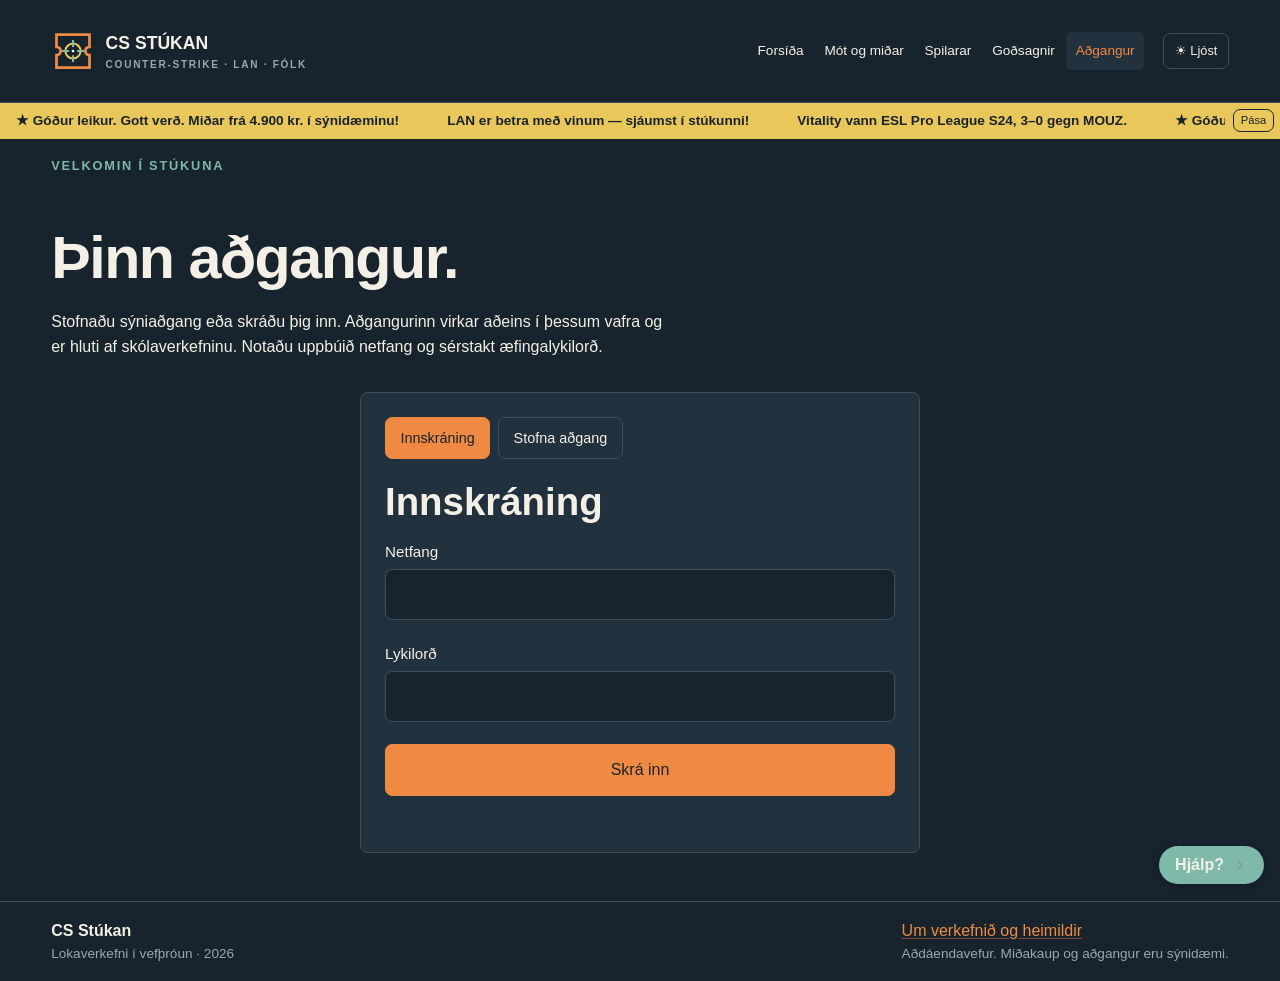
==== adgangur.html @ 6d2ffacb "Bæta við CS Stúkunni: íslenskar síður, miðabókun, aðgangar og tölfræði" ====
<!DOCTYPE html>
<html lang="is" data-theme="dark">
<head>
  <meta charset="UTF-8">
  <meta name="viewport" content="width=device-width, initial-scale=1">
  <meta name="color-scheme" content="light dark">
  <meta name="description" content="CS Stúkan: íslenskt skólaverkefni um Counter-Strike, LAN-mót og spilarana á bak við leikinn.">
  <title>Aðgangur | CS Stúkan</title>
  <link rel="icon" href="myndir/logo.svg" type="image/svg+xml">
  <link rel="stylesheet" href="styles.min.css">
  <script>try{document.documentElement.dataset.theme=localStorage.getItem('cs-thema')||'dark';}catch(e){}</script>
  <script src="js/vefur.js" defer></script>
  
</head>
<body>
  <a class="sleppa" href="#efni">Fara beint í efnið</a>
  <header class="siduhofud">
    <div class="rammi haus">
      <a class="merki" href="index.html"><svg xmlns="http://www.w3.org/2000/svg" viewBox="0 0 64 64" role="img" aria-labelledby="logo-titill"><title id="logo-titill">CS Stúkan — einfalt miða- og skotmarksmerki</title><path d="M8 8h48v18a6 6 0 0 0 0 12v18H8V38a6 6 0 0 0 0-12Z" fill="#17232d" stroke="#f08a42" stroke-width="4"/><circle cx="32" cy="32" r="11" fill="none" stroke="#e9c75a" stroke-width="3"/><path d="M32 16v10m0 12v10M16 32h10m12 0h10" stroke="#7fb9aa" stroke-width="3"/><circle cx="32" cy="32" r="2" fill="#f5f0e6"/></svg><span>CS STÚKAN<small>Counter-Strike · LAN · fólk</small></span></a>
      <nav class="valmynd" aria-label="Aðalvalmynd"><a href="index.html">Forsíða</a><a href="midar.html">Mót og miðar</a><a href="spilarar.html">Spilarar</a><a href="godsagnir.html">Goðsagnir</a><a href="adgangur.html" aria-current="page">Aðgangur</a></nav>
      <button class="thema-hnappur" id="thema" type="button" aria-label="Skipta yfir í ljóst þema">☀ Ljóst</button>
      <details class="farsima-valmynd"><summary>☰ Valmynd</summary><nav class="farsima-listi" aria-label="Efnisyfirlit í farsíma"><a href="index.html">Forsíða</a><a href="midar.html">Mót og miðar</a><a href="spilarar.html">Spilarar</a><a href="godsagnir.html">Goðsagnir</a><a href="adgangur.html" aria-current="page">Aðgangur</a><a href="um.html">Um verkefnið</a></nav></details>
    </div>
  </header>
  <div class="tilkynning" role="region" aria-label="Tilkynningar">
    <div class="tilkynning-braut"><div class="tilkynning-texti">
      <span>★ Góður leikur. Gott verð. Miðar frá 4.900 kr. í sýnidæminu!</span><span>LAN er betra með vinum — sjáumst í stúkunni!</span><span>Vitality vann ESL Pro League S24, 3–0 gegn MOUZ.</span>
      <span aria-hidden="true">★ Góður leikur. Gott verð. Miðar frá 4.900 kr. í sýnidæminu!</span><span aria-hidden="true">LAN er betra með vinum — sjáumst í stúkunni!</span><span aria-hidden="true">Vitality vann ESL Pro League S24, 3–0 gegn MOUZ.</span>
    </div></div><button id="pasa-tilkynningu" type="button" aria-pressed="false">Pása</button>
  </div>
  <main id="efni" class="rammi">
    
<header class="sidutitill"><p class="yfirskrift">Velkomin í stúkuna</p><h1>Þinn aðgangur.</h1><p>Stofnaðu sýniaðgang eða skráðu þig inn. Aðgangurinn virkar aðeins í þessum vafra og er hluti af skólaverkefninu. Notaðu uppbúið netfang og sérstakt æfingalykilorð.</p></header>
<div class="adgangsrammi kassi"><div class="flipar" role="tablist" aria-label="Aðgangur"><button type="button" role="tab" id="innskra-flipi" aria-selected="true" aria-controls="innskra-spjald" tabindex="0">Innskráning</button><button type="button" role="tab" id="stofna-flipi" aria-selected="false" aria-controls="stofna-spjald" tabindex="-1">Stofna aðgang</button></div>
<section role="tabpanel" id="innskra-spjald" aria-labelledby="innskra-flipi"><h2>Innskráning</h2><form id="innskra-form"><label for="inn-netfang">Netfang <input id="inn-netfang" name="netfang" type="email" autocomplete="username" required></label><label for="inn-lykilord">Lykilorð <input id="inn-lykilord" name="lykilord" type="password" minlength="8" autocomplete="current-password" required></label><button type="submit">Skrá inn</button></form></section>
<section role="tabpanel" id="stofna-spjald" aria-labelledby="stofna-flipi" hidden><h2>Stofna aðgang</h2><form id="stofna-form"><label for="nytt-nafn">Nafn <input id="nytt-nafn" name="nafn" type="text" minlength="2" maxlength="50" autocomplete="name" required></label><label for="nytt-netfang">Netfang <input id="nytt-netfang" name="netfang" type="email" autocomplete="username" required></label><label for="nytt-lykilord">Lykilorð <input id="nytt-lykilord" name="lykilord" type="password" minlength="8" maxlength="128" autocomplete="new-password" required></label><label for="nytt-endurtaka">Endurtaktu lykilorð <input id="nytt-endurtaka" name="endurtaka" type="password" minlength="8" autocomplete="new-password" required></label><label><input type="checkbox" name="hopadgangur" id="hopadgangur"> Ég ætla að mæta með hópi.</label><div id="adgangs-hopur" class="skilyrdi" hidden><label for="adgangs-hopsnafn">Nafn hóps <input id="adgangs-hopsnafn" name="hopur" minlength="2" maxlength="40" disabled></label></div><label><input type="checkbox" name="samthykki" required> Ég skil að þetta er staðbundið sýnidæmi.</label><button type="submit">Stofna sýniaðgang</button></form></section>
<p id="adgangs-nidurstada" class="nidurstada" aria-live="polite" hidden></p><div id="innskradur" hidden><h3 id="velkomin">Velkomin/n!</h3><p>Þú ert skráð/ur inn í þessu sýnidæmi.</p><a href="midar.html" role="button">Skoða miða</a> <button id="utskra" type="button" class="hnappur-ljos">Skrá út</button></div></div>
  </main>
  <footer><div class="rammi fotur"><div><strong>CS Stúkan</strong><p class="smatt">Lokaverkefni í vefþróun · 2026</p></div><div><a href="um.html">Um verkefnið og heimildir</a><p class="smatt">Aðdáendavefur. Miðakaup og aðgangur eru sýnidæmi.</p></div></div></footer>
  <details class="spjall"><summary>Hjálp?</summary><div class="spjall-inni"><h3>Hvað viltu vita?</h3><p>Hér er einfaldur hjálparkassi, eins og í CSS-glósunum.</p><label for="spjall-spurning">Veldu spurningu</label><select id="spjall-spurning"><option value="midar">Hvernig kaupi ég miða?</option><option value="adgangur">Hvernig stofna ég aðgang?</option><option value="tolur">Hvaðan koma tölurnar?</option></select><p id="spjall-svar" aria-live="polite">Farðu í „Mót og miðar“ og veldu „Velja miða“. Þetta er æfing án greiðslu.</p></div></details>
</body>
</html>
---- styles.min.css ----
@charset "UTF-8";/*! * Pico CSS ✨ v2.1.1 (https://picocss.com) * Copyright 2019-2025 - Licensed under MIT */:host,:root{--pico-font-family-emoji:"Apple Color Emoji","Segoe UI Emoji","Segoe UI Symbol","Noto Color Emoji";--pico-font-family-sans-serif:system-ui,"Segoe UI",Roboto,Oxygen,Ubuntu,Cantarell,Helvetica,Arial,"Helvetica Neue",sans-serif,var(--pico-font-family-emoji);--pico-font-family-monospace:ui-monospace,SFMono-Regular,"SF Mono",Menlo,Consolas,"Liberation Mono",monospace,var(--pico-font-family-emoji);--pico-font-family:var(--pico-font-family-sans-serif);--pico-line-height:1.5;--pico-font-weight:400;--pico-font-size:100%;--pico-text-underline-offset:0.1rem;--pico-border-radius:0.25rem;--pico-border-width:0.0625rem;--pico-outline-width:0.125rem;--pico-transition:0.2s ease-in-out;--pico-spacing:1rem;--pico-typography-spacing-vertical:1rem;--pico-block-spacing-vertical:var(--pico-spacing);--pico-block-spacing-horizontal:var(--pico-spacing);--pico-grid-column-gap:var(--pico-spacing);--pico-grid-row-gap:var(--pico-spacing);--pico-form-element-spacing-vertical:0.75rem;--pico-form-element-spacing-horizontal:1rem;--pico-group-box-shadow:0 0 0 rgba(0,0,0,0);--pico-group-box-shadow-focus-with-button:0 0 0 var(--pico-outline-width) var(--pico-primary-focus);--pico-group-box-shadow-focus-with-input:0 0 0 0.0625rem var(--pico-form-element-border-color);--pico-modal-overlay-backdrop-filter:blur(0.375rem);--pico-nav-element-spacing-vertical:1rem;--pico-nav-element-spacing-horizontal:0.5rem;--pico-nav-link-spacing-vertical:0.5rem;--pico-nav-link-spacing-horizontal:0.5rem;--pico-nav-breadcrumb-divider:">";--pico-icon-checkbox:url("data:image/svg+xml,%3Csvg xmlns='http://www.w3.org/2000/svg' width='24' height='24' viewBox='0 0 24 24' fill='none' stroke='rgb(255,255,255)' stroke-width='4' stroke-linecap='round' stroke-linejoin='round'%3E%3Cpolyline points='20 6 9 17 4 12'%3E%3C/polyline%3E%3C/svg%3E");--pico-icon-minus:url("data:image/svg+xml,%3Csvg xmlns='http://www.w3.org/2000/svg' width='24' height='24' viewBox='0 0 24 24' fill='none' stroke='rgb(255,255,255)' stroke-width='4' stroke-linecap='round' stroke-linejoin='round'%3E%3Cline x1='5' y1='12' x2='19' y2='12'%3E%3C/line%3E%3C/svg%3E");--pico-icon-chevron:url("data:image/svg+xml,%3Csvg xmlns='http://www.w3.org/2000/svg' width='24' height='24' viewBox='0 0 24 24' fill='none' stroke='rgb(136,145,164)' stroke-width='2' stroke-linecap='round' stroke-linejoin='round'%3E%3Cpolyline points='6 9 12 15 18 9'%3E%3C/polyline%3E%3C/svg%3E");--pico-icon-date:url("data:image/svg+xml,%3Csvg xmlns='http://www.w3.org/2000/svg' width='24' height='24' viewBox='0 0 24 24' fill='none' stroke='rgb(136,145,164)' stroke-width='2' stroke-linecap='round' stroke-linejoin='round'%3E%3Crect x='3' y='4' width='18' height='18' rx='2' ry='2'%3E%3C/rect%3E%3Cline x1='16' y1='2' x2='16' y2='6'%3E%3C/line%3E%3Cline x1='8' y1='2' x2='8' y2='6'%3E%3C/line%3E%3Cline x1='3' y1='10' x2='21' y2='10'%3E%3C/line%3E%3C/svg%3E");--pico-icon-time:url("data:image/svg+xml,%3Csvg xmlns='http://www.w3.org/2000/svg' width='24' height='24' viewBox='0 0 24 24' fill='none' stroke='rgb(136,145,164)' stroke-width='2' stroke-linecap='round' stroke-linejoin='round'%3E%3Ccircle cx='12' cy='12' r='10'%3E%3C/circle%3E%3Cpolyline points='12 6 12 12 16 14'%3E%3C/polyline%3E%3C/svg%3E");--pico-icon-search:url("data:image/svg+xml,%3Csvg xmlns='http://www.w3.org/2000/svg' width='24' height='24' viewBox='0 0 24 24' fill='none' stroke='rgb(136,145,164)' stroke-width='1.5' stroke-linecap='round' stroke-linejoin='round'%3E%3Ccircle cx='11' cy='11' r='8'%3E%3C/circle%3E%3Cline x1='21' y1='21' x2='16.65' y2='16.65'%3E%3C/line%3E%3C/svg%3E");--pico-icon-close:url("data:image/svg+xml,%3Csvg xmlns='http://www.w3.org/2000/svg' width='24' height='24' viewBox='0 0 24 24' fill='none' stroke='rgb(136,145,164)' stroke-width='3' stroke-linecap='round' stroke-linejoin='round'%3E%3Cline x1='18' y1='6' x2='6' y2='18'%3E%3C/line%3E%3Cline x1='6' y1='6' x2='18' y2='18'%3E%3C/line%3E%3C/svg%3E");--pico-icon-loading:url("data:image/svg+xml,%3Csvg fill='none' height='24' width='24' viewBox='0 0 24 24' xmlns='http://www.w3.org/2000/svg' %3E%3Cstyle%3E g %7B animation:rotate 2s linear infinite;transform-origin:center center;%7D circle %7B stroke-dasharray:75,100;stroke-dashoffset:-5;animation:dash 1.5s ease-in-out infinite;stroke-linecap:round;%7D @keyframes rotate %7B 0%25 %7B transform:rotate(0deg);%7D 100%25 %7B transform:rotate(360deg);%7D %7D @keyframes dash %7B 0%25 %7B stroke-dasharray:1,100;stroke-dashoffset:0;%7D 50%25 %7B stroke-dasharray:44.5,100;stroke-dashoffset:-17.5;%7D 100%25 %7B stroke-dasharray:44.5,100;stroke-dashoffset:-62;%7D %7D %3C/style%3E%3Cg%3E%3Ccircle cx='12' cy='12' r='10' fill='none' stroke='rgb(136,145,164)' stroke-width='4' /%3E%3C/g%3E%3C/svg%3E")}@media (min-width:576px){:host,:root{--pico-font-size:106.25%}}@media (min-width:768px){:host,:root{--pico-font-size:112.5%}}@media (min-width:1024px){:host,:root{--pico-font-size:118.75%}}@media (min-width:1280px){:host,:root{--pico-font-size:125%}}@media (min-width:1536px){:host,:root{--pico-font-size:131.25%}}a{--pico-text-decoration:underline}a.contrast,a.secondary{--pico-text-decoration:underline}small{--pico-font-size:0.875em}h1,h2,h3,h4,h5,h6{--pico-font-weight:700}h1{--pico-font-size:2rem;--pico-line-height:1.125;--pico-typography-spacing-top:3rem}h2{--pico-font-size:1.75rem;--pico-line-height:1.15;--pico-typography-spacing-top:2.625rem}h3{--pico-font-size:1.5rem;--pico-line-height:1.175;--pico-typography-spacing-top:2.25rem}h4{--pico-font-size:1.25rem;--pico-line-height:1.2;--pico-typography-spacing-top:1.874rem}h5{--pico-font-size:1.125rem;--pico-line-height:1.225;--pico-typography-spacing-top:1.6875rem}h6{--pico-font-size:1rem;--pico-line-height:1.25;--pico-typography-spacing-top:1.5rem}tfoot td,tfoot th,thead td,thead th{--pico-font-weight:600;--pico-border-width:0.1875rem}code,kbd,pre,samp{--pico-font-family:var(--pico-font-family-monospace)}kbd{--pico-font-weight:bolder}:where(select,textarea),input:not([type=submit],[type=button],[type=reset],[type=checkbox],[type=radio],[type=file]){--pico-outline-width:0.0625rem}[type=search]{--pico-border-radius:5rem}[type=checkbox],[type=radio]{--pico-border-width:0.125rem}[type=checkbox][role=switch]{--pico-border-width:0.1875rem}details.dropdown summary:not([role=button]){--pico-outline-width:0.0625rem}nav details.dropdown summary:focus-visible{--pico-outline-width:0.125rem}[role=search]{--pico-border-radius:5rem}[role=group]:has(button.secondary:focus,[type=submit].secondary:focus,[type=button].secondary:focus,[role=button].secondary:focus),[role=search]:has(button.secondary:focus,[type=submit].secondary:focus,[type=button].secondary:focus,[role=button].secondary:focus){--pico-group-box-shadow-focus-with-button:0 0 0 var(--pico-outline-width) var(--pico-secondary-focus)}[role=group]:has(button.contrast:focus,[type=submit].contrast:focus,[type=button].contrast:focus,[role=button].contrast:focus),[role=search]:has(button.contrast:focus,[type=submit].contrast:focus,[type=button].contrast:focus,[role=button].contrast:focus){--pico-group-box-shadow-focus-with-button:0 0 0 var(--pico-outline-width) var(--pico-contrast-focus)}[role=group] [role=button],[role=group] [type=button],[role=group] [type=submit],[role=group] button,[role=search] [role=button],[role=search] [type=button],[role=search] [type=submit],[role=search] button{--pico-form-element-spacing-horizontal:2rem}details summary[role=button]:not(.outline)::after{filter:brightness(0) invert(1)}[aria-busy=true]:not(input,select,textarea):is(button,[type=submit],[type=button],[type=reset],[role=button]):not(.outline)::before{filter:brightness(0) invert(1)}:host(:not([data-theme=dark])),:root:not([data-theme=dark]),[data-theme=light]{color-scheme:light;--pico-background-color:#fff;--pico-color:#373c44;--pico-text-selection-color:rgba(244,93,44,0.25);--pico-muted-color:#646b79;--pico-muted-border-color:rgb(231,234,239.5);--pico-primary:#bd3c13;--pico-primary-background:#d24317;--pico-primary-border:var(--pico-primary-background);--pico-primary-underline:rgba(189,60,19,0.5);--pico-primary-hover:#942d0d;--pico-primary-hover-background:#bd3c13;--pico-primary-hover-border:var(--pico-primary-hover-background);--pico-primary-hover-underline:var(--pico-primary-hover);--pico-primary-focus:rgba(244,93,44,0.5);--pico-primary-inverse:#fff;--pico-secondary:#5d6b89;--pico-secondary-background:#525f7a;--pico-secondary-border:var(--pico-secondary-background);--pico-secondary-underline:rgba(93,107,137,0.5);--pico-secondary-hover:#48536b;--pico-secondary-hover-background:#48536b;--pico-secondary-hover-border:var(--pico-secondary-hover-background);--pico-secondary-hover-underline:var(--pico-secondary-hover);--pico-secondary-focus:rgba(93,107,137,0.25);--pico-secondary-inverse:#fff;--pico-contrast:#181c25;--pico-contrast-background:#181c25;--pico-contrast-border:var(--pico-contrast-background);--pico-contrast-underline:rgba(24,28,37,0.5);--pico-contrast-hover:#000;--pico-contrast-hover-background:#000;--pico-contrast-hover-border:var(--pico-contrast-hover-background);--pico-contrast-hover-underline:var(--pico-secondary-hover);--pico-contrast-focus:rgba(93,107,137,0.25);--pico-contrast-inverse:#fff;--pico-box-shadow:0.0145rem 0.029rem 0.174rem rgba(129,145,181,0.01698),0.0335rem 0.067rem 0.402rem rgba(129,145,181,0.024),0.0625rem 0.125rem 0.75rem rgba(129,145,181,0.03),0.1125rem 0.225rem 1.35rem rgba(129,145,181,0.036),0.2085rem 0.417rem 2.502rem rgba(129,145,181,0.04302),0.5rem 1rem 6rem rgba(129,145,181,0.06),0 0 0 0.0625rem rgba(129,145,181,0.015);--pico-h1-color:#2d3138;--pico-h2-color:#373c44;--pico-h3-color:#424751;--pico-h4-color:#4d535e;--pico-h5-color:#5c6370;--pico-h6-color:#646b79;--pico-mark-background-color:rgb(252.5,230.5,191.5);--pico-mark-color:#0f1114;--pico-ins-color:rgb(28.5,105.5,84);--pico-del-color:rgb(136,56.5,53);--pico-blockquote-border-color:var(--pico-muted-border-color);--pico-blockquote-footer-color:var(--pico-muted-color);--pico-button-box-shadow:0 0 0 rgba(0,0,0,0);--pico-button-hover-box-shadow:0 0 0 rgba(0,0,0,0);--pico-table-border-color:var(--pico-muted-border-color);--pico-table-row-stripped-background-color:rgba(111,120,135,0.0375);--pico-code-background-color:rgb(243,244.5,246.75);--pico-code-color:#646b79;--pico-code-kbd-background-color:var(--pico-color);--pico-code-kbd-color:var(--pico-background-color);--pico-form-element-background-color:rgb(251,251.5,252.25);--pico-form-element-selected-background-color:#dfe3eb;--pico-form-element-border-color:#cfd5e2;--pico-form-element-color:#23262c;--pico-form-element-placeholder-color:var(--pico-muted-color);--pico-form-element-active-background-color:#fff;--pico-form-element-active-border-color:var(--pico-primary-border);--pico-form-element-focus-color:var(--pico-primary-border);--pico-form-element-disabled-opacity:0.5;--pico-form-element-invalid-border-color:rgb(183.5,105.5,106.5);--pico-form-element-invalid-active-border-color:rgb(200.25,79.25,72.25);--pico-form-element-invalid-focus-color:var(--pico-form-element-invalid-active-border-color);--pico-form-element-valid-border-color:rgb(76,154.5,137.5);--pico-form-element-valid-active-border-color:rgb(39,152.75,118.75);--pico-form-element-valid-focus-color:var(--pico-form-element-valid-active-border-color);--pico-switch-background-color:#bfc7d9;--pico-switch-checked-background-color:var(--pico-primary-background);--pico-switch-color:#fff;--pico-switch-thumb-box-shadow:0 0 0 rgba(0,0,0,0);--pico-range-border-color:#dfe3eb;--pico-range-active-border-color:#bfc7d9;--pico-range-thumb-border-color:var(--pico-background-color);--pico-range-thumb-color:var(--pico-secondary-background);--pico-range-thumb-active-color:var(--pico-primary-background);--pico-accordion-border-color:var(--pico-muted-border-color);--pico-accordion-active-summary-color:var(--pico-primary-hover);--pico-accordion-close-summary-color:var(--pico-color);--pico-accordion-open-summary-color:var(--pico-muted-color);--pico-card-background-color:var(--pico-background-color);--pico-card-border-color:var(--pico-muted-border-color);--pico-card-box-shadow:var(--pico-box-shadow);--pico-card-sectioning-background-color:rgb(251,251.5,252.25);--pico-dropdown-background-color:#fff;--pico-dropdown-border-color:#eff1f4;--pico-dropdown-box-shadow:var(--pico-box-shadow);--pico-dropdown-color:var(--pico-color);--pico-dropdown-hover-background-color:#eff1f4;--pico-loading-spinner-opacity:0.5;--pico-modal-overlay-background-color:rgba(232,234,237,0.75);--pico-progress-background-color:#dfe3eb;--pico-progress-color:var(--pico-primary-background);--pico-tooltip-background-color:var(--pico-contrast-background);--pico-tooltip-color:var(--pico-contrast-inverse);--pico-icon-valid:url("data:image/svg+xml,%3Csvg xmlns='http://www.w3.org/2000/svg' width='24' height='24' viewBox='0 0 24 24' fill='none' stroke='rgb(76,154.5,137.5)' stroke-width='2' stroke-linecap='round' stroke-linejoin='round'%3E%3Cpolyline points='20 6 9 17 4 12'%3E%3C/polyline%3E%3C/svg%3E");--pico-icon-invalid:url("data:image/svg+xml,%3Csvg xmlns='http://www.w3.org/2000/svg' width='24' height='24' viewBox='0 0 24 24' fill='none' stroke='rgb(200.25,79.25,72.25)' stroke-width='2' stroke-linecap='round' stroke-linejoin='round'%3E%3Ccircle cx='12' cy='12' r='10'%3E%3C/circle%3E%3Cline x1='12' y1='8' x2='12' y2='12'%3E%3C/line%3E%3Cline x1='12' y1='16' x2='12.01' y2='16'%3E%3C/line%3E%3C/svg%3E")}:host(:not([data-theme=dark])) input:is([type=submit],[type=button],[type=reset],[type=checkbox],[type=radio],[type=file]),:root:not([data-theme=dark]) input:is([type=submit],[type=button],[type=reset],[type=checkbox],[type=radio],[type=file]),[data-theme=light] input:is([type=submit],[type=button],[type=reset],[type=checkbox],[type=radio],[type=file]){--pico-form-element-focus-color:var(--pico-primary-focus)}@media only screen and (prefers-color-scheme:dark){:host(:not([data-theme])),:root:not([data-theme]){color-scheme:dark;--pico-background-color:rgb(19,22.5,30.5);--pico-color:#c2c7d0;--pico-text-selection-color:rgba(245,107,61,0.1875);--pico-muted-color:#7b8495;--pico-muted-border-color:#202632;--pico-primary:#f56b3d;--pico-primary-background:#d24317;--pico-primary-border:var(--pico-primary-background);--pico-primary-underline:rgba(245,107,61,0.5);--pico-primary-hover:#f8a283;--pico-primary-hover-background:#e74b1a;--pico-primary-hover-border:var(--pico-primary-hover-background);--pico-primary-hover-underline:var(--pico-primary-hover);--pico-primary-focus:rgba(245,107,61,0.375);--pico-primary-inverse:#fff;--pico-secondary:#969eaf;--pico-secondary-background:#525f7a;--pico-secondary-border:var(--pico-secondary-background);--pico-secondary-underline:rgba(150,158,175,0.5);--pico-secondary-hover:#b3b9c5;--pico-secondary-hover-background:#5d6b89;--pico-secondary-hover-border:var(--pico-secondary-hover-background);--pico-secondary-hover-underline:var(--pico-secondary-hover);--pico-secondary-focus:rgba(144,158,190,0.25);--pico-secondary-inverse:#fff;--pico-contrast:#dfe3eb;--pico-contrast-background:#eff1f4;--pico-contrast-border:var(--pico-contrast-background);--pico-contrast-underline:rgba(223,227,235,0.5);--pico-contrast-hover:#fff;--pico-contrast-hover-background:#fff;--pico-contrast-hover-border:var(--pico-contrast-hover-background);--pico-contrast-hover-underline:var(--pico-contrast-hover);--pico-contrast-focus:rgba(207,213,226,0.25);--pico-contrast-inverse:#000;--pico-box-shadow:0.0145rem 0.029rem 0.174rem rgba(7,8.5,12,0.01698),0.0335rem 0.067rem 0.402rem rgba(7,8.5,12,0.024),0.0625rem 0.125rem 0.75rem rgba(7,8.5,12,0.03),0.1125rem 0.225rem 1.35rem rgba(7,8.5,12,0.036),0.2085rem 0.417rem 2.502rem rgba(7,8.5,12,0.04302),0.5rem 1rem 6rem rgba(7,8.5,12,0.06),0 0 0 0.0625rem rgba(7,8.5,12,0.015);--pico-h1-color:#f0f1f3;--pico-h2-color:#e0e3e7;--pico-h3-color:#c2c7d0;--pico-h4-color:#b3b9c5;--pico-h5-color:#a4acba;--pico-h6-color:#8891a4;--pico-mark-background-color:#014063;--pico-mark-color:#fff;--pico-ins-color:#62af9a;--pico-del-color:rgb(205.5,126,123);--pico-blockquote-border-color:var(--pico-muted-border-color);--pico-blockquote-footer-color:var(--pico-muted-color);--pico-button-box-shadow:0 0 0 rgba(0,0,0,0);--pico-button-hover-box-shadow:0 0 0 rgba(0,0,0,0);--pico-table-border-color:var(--pico-muted-border-color);--pico-table-row-stripped-background-color:rgba(111,120,135,0.0375);--pico-code-background-color:rgb(26,30.5,40.25);--pico-code-color:#8891a4;--pico-code-kbd-background-color:var(--pico-color);--pico-code-kbd-color:var(--pico-background-color);--pico-form-element-background-color:rgb(28,33,43.5);--pico-form-element-selected-background-color:#2a3140;--pico-form-element-border-color:#2a3140;--pico-form-element-color:#e0e3e7;--pico-form-element-placeholder-color:#8891a4;--pico-form-element-active-background-color:rgb(26,30.5,40.25);--pico-form-element-active-border-color:var(--pico-primary-border);--pico-form-element-focus-color:var(--pico-primary-border);--pico-form-element-disabled-opacity:0.5;--pico-form-element-invalid-border-color:rgb(149.5,74,80);--pico-form-element-invalid-active-border-color:rgb(183.25,63.5,59);--pico-form-element-invalid-focus-color:var(--pico-form-element-invalid-active-border-color);--pico-form-element-valid-border-color:#2a7b6f;--pico-form-element-valid-active-border-color:rgb(22,137,105.5);--pico-form-element-valid-focus-color:var(--pico-form-element-valid-active-border-color);--pico-switch-background-color:#333c4e;--pico-switch-checked-background-color:var(--pico-primary-background);--pico-switch-color:#fff;--pico-switch-thumb-box-shadow:0 0 0 rgba(0,0,0,0);--pico-range-border-color:#202632;--pico-range-active-border-color:#2a3140;--pico-range-thumb-border-color:var(--pico-background-color);--pico-range-thumb-color:var(--pico-secondary-background);--pico-range-thumb-active-color:var(--pico-primary-background);--pico-accordion-border-color:var(--pico-muted-border-color);--pico-accordion-active-summary-color:var(--pico-primary-hover);--pico-accordion-close-summary-color:var(--pico-color);--pico-accordion-open-summary-color:var(--pico-muted-color);--pico-card-background-color:#181c25;--pico-card-border-color:var(--pico-card-background-color);--pico-card-box-shadow:var(--pico-box-shadow);--pico-card-sectioning-background-color:rgb(26,30.5,40.25);--pico-dropdown-background-color:#181c25;--pico-dropdown-border-color:#202632;--pico-dropdown-box-shadow:var(--pico-box-shadow);--pico-dropdown-color:var(--pico-color);--pico-dropdown-hover-background-color:#202632;--pico-loading-spinner-opacity:0.5;--pico-modal-overlay-background-color:rgba(7.5,8.5,10,0.75);--pico-progress-background-color:#202632;--pico-progress-color:var(--pico-primary-background);--pico-tooltip-background-color:var(--pico-contrast-background);--pico-tooltip-color:var(--pico-contrast-inverse);--pico-icon-valid:url("data:image/svg+xml,%3Csvg xmlns='http://www.w3.org/2000/svg' width='24' height='24' viewBox='0 0 24 24' fill='none' stroke='rgb(42,123,111)' stroke-width='2' stroke-linecap='round' stroke-linejoin='round'%3E%3Cpolyline points='20 6 9 17 4 12'%3E%3C/polyline%3E%3C/svg%3E");--pico-icon-invalid:url("data:image/svg+xml,%3Csvg xmlns='http://www.w3.org/2000/svg' width='24' height='24' viewBox='0 0 24 24' fill='none' stroke='rgb(149.5,74,80)' stroke-width='2' stroke-linecap='round' stroke-linejoin='round'%3E%3Ccircle cx='12' cy='12' r='10'%3E%3C/circle%3E%3Cline x1='12' y1='8' x2='12' y2='12'%3E%3C/line%3E%3Cline x1='12' y1='16' x2='12.01' y2='16'%3E%3C/line%3E%3C/svg%3E")}:host(:not([data-theme])) input:is([type=submit],[type=button],[type=reset],[type=checkbox],[type=radio],[type=file]),:root:not([data-theme]) input:is([type=submit],[type=button],[type=reset],[type=checkbox],[type=radio],[type=file]){--pico-form-element-focus-color:var(--pico-primary-focus)}:host(:not([data-theme])) details summary[role=button].contrast:not(.outline)::after,:root:not([data-theme]) details summary[role=button].contrast:not(.outline)::after{filter:brightness(0)}:host(:not([data-theme])) [aria-busy=true]:not(input,select,textarea).contrast:is(button,[type=submit],[type=button],[type=reset],[role=button]):not(.outline)::before,:root:not([data-theme]) [aria-busy=true]:not(input,select,textarea).contrast:is(button,[type=submit],[type=button],[type=reset],[role=button]):not(.outline)::before{filter:brightness(0)}}[data-theme=dark]{color-scheme:dark;--pico-background-color:rgb(19,22.5,30.5);--pico-color:#c2c7d0;--pico-text-selection-color:rgba(245,107,61,0.1875);--pico-muted-color:#7b8495;--pico-muted-border-color:#202632;--pico-primary:#f56b3d;--pico-primary-background:#d24317;--pico-primary-border:var(--pico-primary-background);--pico-primary-underline:rgba(245,107,61,0.5);--pico-primary-hover:#f8a283;--pico-primary-hover-background:#e74b1a;--pico-primary-hover-border:var(--pico-primary-hover-background);--pico-primary-hover-underline:var(--pico-primary-hover);--pico-primary-focus:rgba(245,107,61,0.375);--pico-primary-inverse:#fff;--pico-secondary:#969eaf;--pico-secondary-background:#525f7a;--pico-secondary-border:var(--pico-secondary-background);--pico-secondary-underline:rgba(150,158,175,0.5);--pico-secondary-hover:#b3b9c5;--pico-secondary-hover-background:#5d6b89;--pico-secondary-hover-border:var(--pico-secondary-hover-background);--pico-secondary-hover-underline:var(--pico-secondary-hover);--pico-secondary-focus:rgba(144,158,190,0.25);--pico-secondary-inverse:#fff;--pico-contrast:#dfe3eb;--pico-contrast-background:#eff1f4;--pico-contrast-border:var(--pico-contrast-background);--pico-contrast-underline:rgba(223,227,235,0.5);--pico-contrast-hover:#fff;--pico-contrast-hover-background:#fff;--pico-contrast-hover-border:var(--pico-contrast-hover-background);--pico-contrast-hover-underline:var(--pico-contrast-hover);--pico-contrast-focus:rgba(207,213,226,0.25);--pico-contrast-inverse:#000;--pico-box-shadow:0.0145rem 0.029rem 0.174rem rgba(7,8.5,12,0.01698),0.0335rem 0.067rem 0.402rem rgba(7,8.5,12,0.024),0.0625rem 0.125rem 0.75rem rgba(7,8.5,12,0.03),0.1125rem 0.225rem 1.35rem rgba(7,8.5,12,0.036),0.2085rem 0.417rem 2.502rem rgba(7,8.5,12,0.04302),0.5rem 1rem 6rem rgba(7,8.5,12,0.06),0 0 0 0.0625rem rgba(7,8.5,12,0.015);--pico-h1-color:#f0f1f3;--pico-h2-color:#e0e3e7;--pico-h3-color:#c2c7d0;--pico-h4-color:#b3b9c5;--pico-h5-color:#a4acba;--pico-h6-color:#8891a4;--pico-mark-background-color:#014063;--pico-mark-color:#fff;--pico-ins-color:#62af9a;--pico-del-color:rgb(205.5,126,123);--pico-blockquote-border-color:var(--pico-muted-border-color);--pico-blockquote-footer-color:var(--pico-muted-color);--pico-button-box-shadow:0 0 0 rgba(0,0,0,0);--pico-button-hover-box-shadow:0 0 0 rgba(0,0,0,0);--pico-table-border-color:var(--pico-muted-border-color);--pico-table-row-stripped-background-color:rgba(111,120,135,0.0375);--pico-code-background-color:rgb(26,30.5,40.25);--pico-code-color:#8891a4;--pico-code-kbd-background-color:var(--pico-color);--pico-code-kbd-color:var(--pico-background-color);--pico-form-element-background-color:rgb(28,33,43.5);--pico-form-element-selected-background-color:#2a3140;--pico-form-element-border-color:#2a3140;--pico-form-element-color:#e0e3e7;--pico-form-element-placeholder-color:#8891a4;--pico-form-element-active-background-color:rgb(26,30.5,40.25);--pico-form-element-active-border-color:var(--pico-primary-border);--pico-form-element-focus-color:var(--pico-primary-border);--pico-form-element-disabled-opacity:0.5;--pico-form-element-invalid-border-color:rgb(149.5,74,80);--pico-form-element-invalid-active-border-color:rgb(183.25,63.5,59);--pico-form-element-invalid-focus-color:var(--pico-form-element-invalid-active-border-color);--pico-form-element-valid-border-color:#2a7b6f;--pico-form-element-valid-active-border-color:rgb(22,137,105.5);--pico-form-element-valid-focus-color:var(--pico-form-element-valid-active-border-color);--pico-switch-background-color:#333c4e;--pico-switch-checked-background-color:var(--pico-primary-background);--pico-switch-color:#fff;--pico-switch-thumb-box-shadow:0 0 0 rgba(0,0,0,0);--pico-range-border-color:#202632;--pico-range-active-border-color:#2a3140;--pico-range-thumb-border-color:var(--pico-background-color);--pico-range-thumb-color:var(--pico-secondary-background);--pico-range-thumb-active-color:var(--pico-primary-background);--pico-accordion-border-color:var(--pico-muted-border-color);--pico-accordion-active-summary-color:var(--pico-primary-hover);--pico-accordion-close-summary-color:var(--pico-color);--pico-accordion-open-summary-color:var(--pico-muted-color);--pico-card-background-color:#181c25;--pico-card-border-color:var(--pico-card-background-color);--pico-card-box-shadow:var(--pico-box-shadow);--pico-card-sectioning-background-color:rgb(26,30.5,40.25);--pico-dropdown-background-color:#181c25;--pico-dropdown-border-color:#202632;--pico-dropdown-box-shadow:var(--pico-box-shadow);--pico-dropdown-color:var(--pico-color);--pico-dropdown-hover-background-color:#202632;--pico-loading-spinner-opacity:0.5;--pico-modal-overlay-background-color:rgba(7.5,8.5,10,0.75);--pico-progress-background-color:#202632;--pico-progress-color:var(--pico-primary-background);--pico-tooltip-background-color:var(--pico-contrast-background);--pico-tooltip-color:var(--pico-contrast-inverse);--pico-icon-valid:url("data:image/svg+xml,%3Csvg xmlns='http://www.w3.org/2000/svg' width='24' height='24' viewBox='0 0 24 24' fill='none' stroke='rgb(42,123,111)' stroke-width='2' stroke-linecap='round' stroke-linejoin='round'%3E%3Cpolyline points='20 6 9 17 4 12'%3E%3C/polyline%3E%3C/svg%3E");--pico-icon-invalid:url("data:image/svg+xml,%3Csvg xmlns='http://www.w3.org/2000/svg' width='24' height='24' viewBox='0 0 24 24' fill='none' stroke='rgb(149.5,74,80)' stroke-width='2' stroke-linecap='round' stroke-linejoin='round'%3E%3Ccircle cx='12' cy='12' r='10'%3E%3C/circle%3E%3Cline x1='12' y1='8' x2='12' y2='12'%3E%3C/line%3E%3Cline x1='12' y1='16' x2='12.01' y2='16'%3E%3C/line%3E%3C/svg%3E")}[data-theme=dark] input:is([type=submit],[type=button],[type=reset],[type=checkbox],[type=radio],[type=file]){--pico-form-element-focus-color:var(--pico-primary-focus)}[data-theme=dark] details summary[role=button].contrast:not(.outline)::after{filter:brightness(0)}[data-theme=dark] [aria-busy=true]:not(input,select,textarea).contrast:is(button,[type=submit],[type=button],[type=reset],[role=button]):not(.outline)::before{filter:brightness(0)}[type=checkbox],[type=radio],[type=range],progress{accent-color:var(--pico-primary)}*,::after,::before{box-sizing:border-box;background-repeat:no-repeat}::after,::before{text-decoration:inherit;vertical-align:inherit}:where(:host),:where(:root){-webkit-tap-highlight-color:transparent;-webkit-text-size-adjust:100%;-moz-text-size-adjust:100%;text-size-adjust:100%;background-color:var(--pico-background-color);color:var(--pico-color);font-weight:var(--pico-font-weight);font-size:var(--pico-font-size);line-height:var(--pico-line-height);font-family:var(--pico-font-family);text-underline-offset:var(--pico-text-underline-offset);text-rendering:optimizeLegibility;overflow-wrap:break-word;-moz-tab-size:4;-o-tab-size:4;tab-size:4}body{width:100%;margin:0}main{display:block}body>footer,body>header,body>main{padding-block:var(--pico-block-spacing-vertical)}section{margin-bottom:var(--pico-block-spacing-vertical)}.container,.container-fluid{width:100%;margin-right:auto;margin-left:auto;padding-right:var(--pico-spacing);padding-left:var(--pico-spacing)}@media (min-width:576px){.container{max-width:510px;padding-right:0;padding-left:0}}@media (min-width:768px){.container{max-width:700px}}@media (min-width:1024px){.container{max-width:950px}}@media (min-width:1280px){.container{max-width:1200px}}@media (min-width:1536px){.container{max-width:1450px}}.grid{grid-column-gap:var(--pico-grid-column-gap);grid-row-gap:var(--pico-grid-row-gap);display:grid;grid-template-columns:1fr}@media (min-width:768px){.grid{grid-template-columns:repeat(auto-fit,minmax(0%,1fr))}}.grid>*{min-width:0}.overflow-auto{overflow:auto}b,strong{font-weight:bolder}sub,sup{position:relative;font-size:.75em;line-height:0;vertical-align:baseline}sub{bottom:-.25em}sup{top:-.5em}address,blockquote,dl,ol,p,pre,table,ul{margin-top:0;margin-bottom:var(--pico-typography-spacing-vertical);color:var(--pico-color);font-style:normal;font-weight:var(--pico-font-weight)}h1,h2,h3,h4,h5,h6{margin-top:0;margin-bottom:var(--pico-typography-spacing-vertical);color:var(--pico-color);font-weight:var(--pico-font-weight);font-size:var(--pico-font-size);line-height:var(--pico-line-height);font-family:var(--pico-font-family)}h1{--pico-color:var(--pico-h1-color)}h2{--pico-color:var(--pico-h2-color)}h3{--pico-color:var(--pico-h3-color)}h4{--pico-color:var(--pico-h4-color)}h5{--pico-color:var(--pico-h5-color)}h6{--pico-color:var(--pico-h6-color)}:where(article,address,blockquote,dl,figure,form,ol,p,pre,table,ul)~:is(h1,h2,h3,h4,h5,h6){margin-top:var(--pico-typography-spacing-top)}p{margin-bottom:var(--pico-typography-spacing-vertical)}hgroup{margin-bottom:var(--pico-typography-spacing-vertical)}hgroup>*{margin-top:0;margin-bottom:0}hgroup>:not(:first-child):last-child{--pico-color:var(--pico-muted-color);--pico-font-weight:unset;font-size:1rem}:where(ol,ul) li{margin-bottom:calc(var(--pico-typography-spacing-vertical) * .25)}:where(dl,ol,ul):where(dl,ol,ul){margin:0;margin-top:calc(var(--pico-typography-spacing-vertical) * .25)}ul li{list-style:square}mark{padding:.125rem .25rem;background-color:var(--pico-mark-background-color);color:var(--pico-mark-color);vertical-align:baseline}blockquote{display:block;margin:var(--pico-typography-spacing-vertical) 0;padding:var(--pico-spacing);border-right:none;border-left:.25rem solid var(--pico-blockquote-border-color);border-inline-start:0.25rem solid var(--pico-blockquote-border-color);border-inline-end:none}blockquote footer{margin-top:calc(var(--pico-typography-spacing-vertical) * .5);color:var(--pico-blockquote-footer-color)}abbr[title]{border-bottom:1px dotted;text-decoration:none;cursor:help}ins{color:var(--pico-ins-color);text-decoration:none}del{color:var(--pico-del-color)}::-moz-selection{background-color:var(--pico-text-selection-color)}::selection{background-color:var(--pico-text-selection-color)}:where(a:not([role=button])),[role=link]{--pico-color:var(--pico-primary);--pico-background-color:transparent;--pico-underline:var(--pico-primary-underline);outline:0;background-color:var(--pico-background-color);color:var(--pico-color);-webkit-text-decoration:var(--pico-text-decoration);text-decoration:var(--pico-text-decoration);text-decoration-color:var(--pico-underline);text-underline-offset:0.125em;transition:background-color var(--pico-transition),color var(--pico-transition),box-shadow var(--pico-transition),-webkit-text-decoration var(--pico-transition);transition:background-color var(--pico-transition),color var(--pico-transition),text-decoration var(--pico-transition),box-shadow var(--pico-transition);transition:background-color var(--pico-transition),color var(--pico-transition),text-decoration var(--pico-transition),box-shadow var(--pico-transition),-webkit-text-decoration var(--pico-transition)}:where(a:not([role=button])):is([aria-current]:not([aria-current=false]),:hover,:active,:focus),[role=link]:is([aria-current]:not([aria-current=false]),:hover,:active,:focus){--pico-color:var(--pico-primary-hover);--pico-underline:var(--pico-primary-hover-underline);--pico-text-decoration:underline}:where(a:not([role=button])):focus-visible,[role=link]:focus-visible{box-shadow:0 0 0 var(--pico-outline-width) var(--pico-primary-focus)}:where(a:not([role=button])).secondary,[role=link].secondary{--pico-color:var(--pico-secondary);--pico-underline:var(--pico-secondary-underline)}:where(a:not([role=button])).secondary:is([aria-current]:not([aria-current=false]),:hover,:active,:focus),[role=link].secondary:is([aria-current]:not([aria-current=false]),:hover,:active,:focus){--pico-color:var(--pico-secondary-hover);--pico-underline:var(--pico-secondary-hover-underline)}:where(a:not([role=button])).contrast,[role=link].contrast{--pico-color:var(--pico-contrast);--pico-underline:var(--pico-contrast-underline)}:where(a:not([role=button])).contrast:is([aria-current]:not([aria-current=false]),:hover,:active,:focus),[role=link].contrast:is([aria-current]:not([aria-current=false]),:hover,:active,:focus){--pico-color:var(--pico-contrast-hover);--pico-underline:var(--pico-contrast-hover-underline)}a[role=button]{display:inline-block}button{margin:0;overflow:visible;font-family:inherit;text-transform:none}[type=button],[type=reset],[type=submit],button{-webkit-appearance:button}[role=button],[type=button],[type=file]::file-selector-button,[type=reset],[type=submit],button{--pico-background-color:var(--pico-primary-background);--pico-border-color:var(--pico-primary-border);--pico-color:var(--pico-primary-inverse);--pico-box-shadow:var(--pico-button-box-shadow,0 0 0 rgba(0,0,0,0));padding:var(--pico-form-element-spacing-vertical) var(--pico-form-element-spacing-horizontal);border:var(--pico-border-width) solid var(--pico-border-color);border-radius:var(--pico-border-radius);outline:0;background-color:var(--pico-background-color);box-shadow:var(--pico-box-shadow);color:var(--pico-color);font-weight:var(--pico-font-weight);font-size:1rem;line-height:var(--pico-line-height);text-align:center;text-decoration:none;cursor:pointer;-webkit-user-select:none;-moz-user-select:none;user-select:none;transition:background-color var(--pico-transition),border-color var(--pico-transition),color var(--pico-transition),box-shadow var(--pico-transition)}[role=button]:is(:hover,:active,:focus),[role=button]:is([aria-current]:not([aria-current=false])),[type=button]:is(:hover,:active,:focus),[type=button]:is([aria-current]:not([aria-current=false])),[type=file]::file-selector-button:is(:hover,:active,:focus),[type=file]::file-selector-button:is([aria-current]:not([aria-current=false])),[type=reset]:is(:hover,:active,:focus),[type=reset]:is([aria-current]:not([aria-current=false])),[type=submit]:is(:hover,:active,:focus),[type=submit]:is([aria-current]:not([aria-current=false])),button:is(:hover,:active,:focus),button:is([aria-current]:not([aria-current=false])){--pico-background-color:var(--pico-primary-hover-background);--pico-border-color:var(--pico-primary-hover-border);--pico-box-shadow:var(--pico-button-hover-box-shadow,0 0 0 rgba(0,0,0,0));--pico-color:var(--pico-primary-inverse)}[role=button]:focus,[role=button]:is([aria-current]:not([aria-current=false])):focus,[type=button]:focus,[type=button]:is([aria-current]:not([aria-current=false])):focus,[type=file]::file-selector-button:focus,[type=file]::file-selector-button:is([aria-current]:not([aria-current=false])):focus,[type=reset]:focus,[type=reset]:is([aria-current]:not([aria-current=false])):focus,[type=submit]:focus,[type=submit]:is([aria-current]:not([aria-current=false])):focus,button:focus,button:is([aria-current]:not([aria-current=false])):focus{--pico-box-shadow:var(--pico-button-hover-box-shadow,0 0 0 rgba(0,0,0,0)),0 0 0 var(--pico-outline-width) var(--pico-primary-focus)}[type=button],[type=reset],[type=submit]{margin-bottom:var(--pico-spacing)}:is(button,[type=submit],[type=button],[role=button]).secondary,[type=file]::file-selector-button,[type=reset]{--pico-background-color:var(--pico-secondary-background);--pico-border-color:var(--pico-secondary-border);--pico-color:var(--pico-secondary-inverse);cursor:pointer}:is(button,[type=submit],[type=button],[role=button]).secondary:is([aria-current]:not([aria-current=false]),:hover,:active,:focus),[type=file]::file-selector-button:is([aria-current]:not([aria-current=false]),:hover,:active,:focus),[type=reset]:is([aria-current]:not([aria-current=false]),:hover,:active,:focus){--pico-background-color:var(--pico-secondary-hover-background);--pico-border-color:var(--pico-secondary-hover-border);--pico-color:var(--pico-secondary-inverse)}:is(button,[type=submit],[type=button],[role=button]).secondary:focus,:is(button,[type=submit],[type=button],[role=button]).secondary:is([aria-current]:not([aria-current=false])):focus,[type=file]::file-selector-button:focus,[type=file]::file-selector-button:is([aria-current]:not([aria-current=false])):focus,[type=reset]:focus,[type=reset]:is([aria-current]:not([aria-current=false])):focus{--pico-box-shadow:var(--pico-button-hover-box-shadow,0 0 0 rgba(0,0,0,0)),0 0 0 var(--pico-outline-width) var(--pico-secondary-focus)}:is(button,[type=submit],[type=button],[role=button]).contrast{--pico-background-color:var(--pico-contrast-background);--pico-border-color:var(--pico-contrast-border);--pico-color:var(--pico-contrast-inverse)}:is(button,[type=submit],[type=button],[role=button]).contrast:is([aria-current]:not([aria-current=false]),:hover,:active,:focus){--pico-background-color:var(--pico-contrast-hover-background);--pico-border-color:var(--pico-contrast-hover-border);--pico-color:var(--pico-contrast-inverse)}:is(button,[type=submit],[type=button],[role=button]).contrast:focus,:is(button,[type=submit],[type=button],[role=button]).contrast:is([aria-current]:not([aria-current=false])):focus{--pico-box-shadow:var(--pico-button-hover-box-shadow,0 0 0 rgba(0,0,0,0)),0 0 0 var(--pico-outline-width) var(--pico-contrast-focus)}:is(button,[type=submit],[type=button],[role=button]).outline,[type=reset].outline{--pico-background-color:transparent;--pico-color:var(--pico-primary);--pico-border-color:var(--pico-primary)}:is(button,[type=submit],[type=button],[role=button]).outline:is([aria-current]:not([aria-current=false]),:hover,:active,:focus),[type=reset].outline:is([aria-current]:not([aria-current=false]),:hover,:active,:focus){--pico-background-color:transparent;--pico-color:var(--pico-primary-hover);--pico-border-color:var(--pico-primary-hover)}:is(button,[type=submit],[type=button],[role=button]).outline.secondary,[type=reset].outline{--pico-color:var(--pico-secondary);--pico-border-color:var(--pico-secondary)}:is(button,[type=submit],[type=button],[role=button]).outline.secondary:is([aria-current]:not([aria-current=false]),:hover,:active,:focus),[type=reset].outline:is([aria-current]:not([aria-current=false]),:hover,:active,:focus){--pico-color:var(--pico-secondary-hover);--pico-border-color:var(--pico-secondary-hover)}:is(button,[type=submit],[type=button],[role=button]).outline.contrast{--pico-color:var(--pico-contrast);--pico-border-color:var(--pico-contrast)}:is(button,[type=submit],[type=button],[role=button]).outline.contrast:is([aria-current]:not([aria-current=false]),:hover,:active,:focus){--pico-color:var(--pico-contrast-hover);--pico-border-color:var(--pico-contrast-hover)}:where(button,[type=submit],[type=reset],[type=button],[role=button])[disabled],:where(fieldset[disabled]):is(button,[type=submit],[type=button],[type=reset],[role=button]){opacity:.5;pointer-events:none}:where(table){width:100%;border-collapse:collapse;border-spacing:0;text-indent:0}td,th{padding:calc(var(--pico-spacing)/ 2) var(--pico-spacing);border-bottom:var(--pico-border-width) solid var(--pico-table-border-color);background-color:var(--pico-background-color);color:var(--pico-color);font-weight:var(--pico-font-weight);text-align:left;text-align:start}tfoot td,tfoot th{border-top:var(--pico-border-width) solid var(--pico-table-border-color);border-bottom:0}table.striped tbody tr:nth-child(odd) td,table.striped tbody tr:nth-child(odd) th{background-color:var(--pico-table-row-stripped-background-color)}:where(audio,canvas,iframe,img,svg,video){vertical-align:middle}audio,video{display:inline-block}audio:not([controls]){display:none;height:0}:where(iframe){border-style:none}img{max-width:100%;height:auto;border-style:none}:where(svg:not([fill])){fill:currentColor}svg:not(:host),svg:not(:root){overflow:hidden}code,kbd,pre,samp{font-size:.875em;font-family:var(--pico-font-family)}pre code,pre samp{font-size:inherit;font-family:inherit}pre{-ms-overflow-style:scrollbar;overflow:auto}code,kbd,pre,samp{border-radius:var(--pico-border-radius);background:var(--pico-code-background-color);color:var(--pico-code-color);font-weight:var(--pico-font-weight);line-height:initial}code,kbd,samp{display:inline-block;padding:.375rem}pre{display:block;margin-bottom:var(--pico-spacing);overflow-x:auto}pre>code,pre>samp{display:block;padding:var(--pico-spacing);background:0 0;line-height:var(--pico-line-height)}kbd{background-color:var(--pico-code-kbd-background-color);color:var(--pico-code-kbd-color);vertical-align:baseline}figure{display:block;margin:0;padding:0}figure figcaption{padding:calc(var(--pico-spacing) * .5) 0;color:var(--pico-muted-color)}hr{height:0;margin:var(--pico-typography-spacing-vertical) 0;border:0;border-top:1px solid var(--pico-muted-border-color);color:inherit}[hidden],template{display:none!important}canvas{display:inline-block}input,optgroup,select,textarea{margin:0;font-size:1rem;line-height:var(--pico-line-height);font-family:inherit;letter-spacing:inherit}input{overflow:visible}select{text-transform:none}legend{max-width:100%;padding:0;color:inherit;white-space:normal}textarea{overflow:auto}[type=checkbox],[type=radio]{padding:0}::-webkit-inner-spin-button,::-webkit-outer-spin-button{height:auto}[type=search]{-webkit-appearance:textfield;outline-offset:-2px}[type=search]::-webkit-search-decoration{-webkit-appearance:none}::-webkit-file-upload-button{-webkit-appearance:button;font:inherit}::-moz-focus-inner{padding:0;border-style:none}:-moz-focusring{outline:0}:-moz-ui-invalid{box-shadow:none}::-ms-expand{display:none}[type=file],[type=range]{padding:0;border-width:0}input:not([type=checkbox],[type=radio],[type=range]){height:calc(1rem * var(--pico-line-height) + var(--pico-form-element-spacing-vertical) * 2 + var(--pico-border-width) * 2)}fieldset{width:100%;margin:0;margin-bottom:var(--pico-spacing);padding:0;border:0}fieldset legend,label{display:block;margin-bottom:calc(var(--pico-spacing) * .375);color:var(--pico-color);font-weight:var(--pico-form-label-font-weight,var(--pico-font-weight))}fieldset legend{margin-bottom:calc(var(--pico-spacing) * .5)}button[type=submit],input:not([type=checkbox],[type=radio]),select,textarea{width:100%}input:not([type=checkbox],[type=radio],[type=range],[type=file]),select,textarea{-webkit-appearance:none;-moz-appearance:none;appearance:none;padding:var(--pico-form-element-spacing-vertical) var(--pico-form-element-spacing-horizontal)}input,select,textarea{--pico-background-color:var(--pico-form-element-background-color);--pico-border-color:var(--pico-form-element-border-color);--pico-color:var(--pico-form-element-color);--pico-box-shadow:none;border:var(--pico-border-width) solid var(--pico-border-color);border-radius:var(--pico-border-radius);outline:0;background-color:var(--pico-background-color);box-shadow:var(--pico-box-shadow);color:var(--pico-color);font-weight:var(--pico-font-weight);transition:background-color var(--pico-transition),border-color var(--pico-transition),color var(--pico-transition),box-shadow var(--pico-transition)}:where(select,textarea):not([readonly]):is(:active,:focus),input:not([type=submit],[type=button],[type=reset],[type=checkbox],[type=radio],[readonly]):is(:active,:focus){--pico-background-color:var(--pico-form-element-active-background-color)}:where(select,textarea):not([readonly]):is(:active,:focus),input:not([type=submit],[type=button],[type=reset],[role=switch],[readonly]):is(:active,:focus){--pico-border-color:var(--pico-form-element-active-border-color)}:where(select,textarea):not([readonly]):focus,input:not([type=submit],[type=button],[type=reset],[type=range],[type=file],[readonly]):focus{--pico-box-shadow:0 0 0 var(--pico-outline-width) var(--pico-form-element-focus-color)}:where(fieldset[disabled]):is(input:not([type=submit],[type=button],[type=reset]),select,textarea),input:not([type=submit],[type=button],[type=reset])[disabled],label[aria-disabled=true],select[disabled],textarea[disabled]{opacity:var(--pico-form-element-disabled-opacity);pointer-events:none}label[aria-disabled=true] input[disabled]{opacity:1}:where(input,select,textarea):not([type=checkbox],[type=radio],[type=date],[type=datetime-local],[type=month],[type=time],[type=week],[type=range])[aria-invalid]{padding-right:calc(var(--pico-form-element-spacing-horizontal) + 1.5rem)!important;padding-left:var(--pico-form-element-spacing-horizontal);padding-inline-start:var(--pico-form-element-spacing-horizontal)!important;padding-inline-end:calc(var(--pico-form-element-spacing-horizontal) + 1.5rem)!important;background-position:center right .75rem;background-size:1rem auto;background-repeat:no-repeat}:where(input,select,textarea):not([type=checkbox],[type=radio],[type=date],[type=datetime-local],[type=month],[type=time],[type=week],[type=range])[aria-invalid=false]:not(select){background-image:var(--pico-icon-valid)}:where(input,select,textarea):not([type=checkbox],[type=radio],[type=date],[type=datetime-local],[type=month],[type=time],[type=week],[type=range])[aria-invalid=true]:not(select){background-image:var(--pico-icon-invalid)}:where(input,select,textarea)[aria-invalid=false]{--pico-border-color:var(--pico-form-element-valid-border-color)}:where(input,select,textarea)[aria-invalid=false]:is(:active,:focus){--pico-border-color:var(--pico-form-element-valid-active-border-color)!important}:where(input,select,textarea)[aria-invalid=false]:is(:active,:focus):not([type=checkbox],[type=radio]){--pico-box-shadow:0 0 0 var(--pico-outline-width) var(--pico-form-element-valid-focus-color)!important}:where(input,select,textarea)[aria-invalid=true]{--pico-border-color:var(--pico-form-element-invalid-border-color)}:where(input,select,textarea)[aria-invalid=true]:is(:active,:focus){--pico-border-color:var(--pico-form-element-invalid-active-border-color)!important}:where(input,select,textarea)[aria-invalid=true]:is(:active,:focus):not([type=checkbox],[type=radio]){--pico-box-shadow:0 0 0 var(--pico-outline-width) var(--pico-form-element-invalid-focus-color)!important}[dir=rtl]:where(input,select,textarea):not([type=checkbox],[type=radio]):is([aria-invalid],[aria-invalid=true],[aria-invalid=false]){background-position:center left .75rem}input::-webkit-input-placeholder,input::placeholder,select:invalid,textarea::-webkit-input-placeholder,textarea::placeholder{color:var(--pico-form-element-placeholder-color);opacity:1}input:not([type=checkbox],[type=radio]),select,textarea{margin-bottom:var(--pico-spacing)}select::-ms-expand{border:0;background-color:transparent}select:not([multiple],[size]){padding-right:calc(var(--pico-form-element-spacing-horizontal) + 1.5rem);padding-left:var(--pico-form-element-spacing-horizontal);padding-inline-start:var(--pico-form-element-spacing-horizontal);padding-inline-end:calc(var(--pico-form-element-spacing-horizontal) + 1.5rem);background-image:var(--pico-icon-chevron);background-position:center right .75rem;background-size:1rem auto;background-repeat:no-repeat}select[multiple] option:checked{background:var(--pico-form-element-selected-background-color);color:var(--pico-form-element-color)}[dir=rtl] select:not([multiple],[size]){background-position:center left .75rem}textarea{display:block;resize:vertical}textarea[aria-invalid]{--pico-icon-height:calc(1rem * var(--pico-line-height) + var(--pico-form-element-spacing-vertical) * 2 + var(--pico-border-width) * 2);background-position:top right .75rem!important;background-size:1rem var(--pico-icon-height)!important}:where(input,select,textarea,fieldset,.grid)+small{display:block;width:100%;margin-top:calc(var(--pico-spacing) * -.75);margin-bottom:var(--pico-spacing);color:var(--pico-muted-color)}:where(input,select,textarea,fieldset,.grid)[aria-invalid=false]+small{color:var(--pico-ins-color)}:where(input,select,textarea,fieldset,.grid)[aria-invalid=true]+small{color:var(--pico-del-color)}label>:where(input,select,textarea){margin-top:calc(var(--pico-spacing) * .25)}label:has([type=checkbox],[type=radio]){width:-moz-fit-content;width:fit-content;cursor:pointer}[type=checkbox],[type=radio]{-webkit-appearance:none;-moz-appearance:none;appearance:none;width:1.25em;height:1.25em;margin-top:-.125em;margin-inline-end:.5em;border-width:var(--pico-border-width);vertical-align:middle;cursor:pointer}[type=checkbox]::-ms-check,[type=radio]::-ms-check{display:none}[type=checkbox]:checked,[type=checkbox]:checked:active,[type=checkbox]:checked:focus,[type=radio]:checked,[type=radio]:checked:active,[type=radio]:checked:focus{--pico-background-color:var(--pico-primary-background);--pico-border-color:var(--pico-primary-border);background-image:var(--pico-icon-checkbox);background-position:center;background-size:.75em auto;background-repeat:no-repeat}[type=checkbox]~label,[type=radio]~label{display:inline-block;margin-bottom:0;cursor:pointer}[type=checkbox]~label:not(:last-of-type),[type=radio]~label:not(:last-of-type){margin-inline-end:1em}[type=checkbox]:indeterminate{--pico-background-color:var(--pico-primary-background);--pico-border-color:var(--pico-primary-border);background-image:var(--pico-icon-minus);background-position:center;background-size:.75em auto;background-repeat:no-repeat}[type=radio]{border-radius:50%}[type=radio]:checked,[type=radio]:checked:active,[type=radio]:checked:focus{--pico-background-color:var(--pico-primary-inverse);border-width:.35em;background-image:none}[type=checkbox][role=switch]{--pico-background-color:var(--pico-switch-background-color);--pico-color:var(--pico-switch-color);width:2.25em;height:1.25em;border:var(--pico-border-width) solid var(--pico-border-color);border-radius:1.25em;background-color:var(--pico-background-color);line-height:1.25em}[type=checkbox][role=switch]:not([aria-invalid]){--pico-border-color:var(--pico-switch-background-color)}[type=checkbox][role=switch]:before{display:block;aspect-ratio:1;height:100%;border-radius:50%;background-color:var(--pico-color);box-shadow:var(--pico-switch-thumb-box-shadow);content:"";transition:margin .1s ease-in-out}[type=checkbox][role=switch]:focus{--pico-background-color:var(--pico-switch-background-color);--pico-border-color:var(--pico-switch-background-color)}[type=checkbox][role=switch]:checked{--pico-background-color:var(--pico-switch-checked-background-color);--pico-border-color:var(--pico-switch-checked-background-color);background-image:none}[type=checkbox][role=switch]:checked::before{margin-inline-start:calc(2.25em - 1.25em)}[type=checkbox][role=switch][disabled]{--pico-background-color:var(--pico-border-color)}[type=checkbox][aria-invalid=false]:checked,[type=checkbox][aria-invalid=false]:checked:active,[type=checkbox][aria-invalid=false]:checked:focus,[type=checkbox][role=switch][aria-invalid=false]:checked,[type=checkbox][role=switch][aria-invalid=false]:checked:active,[type=checkbox][role=switch][aria-invalid=false]:checked:focus{--pico-background-color:var(--pico-form-element-valid-border-color)}[type=checkbox]:checked:active[aria-invalid=true],[type=checkbox]:checked:focus[aria-invalid=true],[type=checkbox]:checked[aria-invalid=true],[type=checkbox][role=switch]:checked:active[aria-invalid=true],[type=checkbox][role=switch]:checked:focus[aria-invalid=true],[type=checkbox][role=switch]:checked[aria-invalid=true]{--pico-background-color:var(--pico-form-element-invalid-border-color)}[type=checkbox][aria-invalid=false]:checked,[type=checkbox][aria-invalid=false]:checked:active,[type=checkbox][aria-invalid=false]:checked:focus,[type=checkbox][role=switch][aria-invalid=false]:checked,[type=checkbox][role=switch][aria-invalid=false]:checked:active,[type=checkbox][role=switch][aria-invalid=false]:checked:focus,[type=radio][aria-invalid=false]:checked,[type=radio][aria-invalid=false]:checked:active,[type=radio][aria-invalid=false]:checked:focus{--pico-border-color:var(--pico-form-element-valid-border-color)}[type=checkbox]:checked:active[aria-invalid=true],[type=checkbox]:checked:focus[aria-invalid=true],[type=checkbox]:checked[aria-invalid=true],[type=checkbox][role=switch]:checked:active[aria-invalid=true],[type=checkbox][role=switch]:checked:focus[aria-invalid=true],[type=checkbox][role=switch]:checked[aria-invalid=true],[type=radio]:checked:active[aria-invalid=true],[type=radio]:checked:focus[aria-invalid=true],[type=radio]:checked[aria-invalid=true]{--pico-border-color:var(--pico-form-element-invalid-border-color)}[type=color]::-webkit-color-swatch-wrapper{padding:0}[type=color]::-moz-focus-inner{padding:0}[type=color]::-webkit-color-swatch{border:0;border-radius:calc(var(--pico-border-radius) * .5)}[type=color]::-moz-color-swatch{border:0;border-radius:calc(var(--pico-border-radius) * .5)}input:not([type=checkbox],[type=radio],[type=range],[type=file]):is([type=date],[type=datetime-local],[type=month],[type=time],[type=week]){--pico-icon-position:0.75rem;--pico-icon-width:1rem;padding-right:calc(var(--pico-icon-width) + var(--pico-icon-position));background-image:var(--pico-icon-date);background-position:center right var(--pico-icon-position);background-size:var(--pico-icon-width) auto;background-repeat:no-repeat}input:not([type=checkbox],[type=radio],[type=range],[type=file])[type=time]{background-image:var(--pico-icon-time)}[type=date]::-webkit-calendar-picker-indicator,[type=datetime-local]::-webkit-calendar-picker-indicator,[type=month]::-webkit-calendar-picker-indicator,[type=time]::-webkit-calendar-picker-indicator,[type=week]::-webkit-calendar-picker-indicator{width:var(--pico-icon-width);margin-right:calc(var(--pico-icon-width) * -1);margin-left:var(--pico-icon-position);opacity:0}@-moz-document url-prefix(){[type=date],[type=datetime-local],[type=month],[type=time],[type=week]{padding-right:var(--pico-form-element-spacing-horizontal)!important;background-image:none!important}}[dir=rtl]:is([type=date],[type=datetime-local],[type=month],[type=time],[type=week]){text-align:right}[type=file]{--pico-color:var(--pico-muted-color);margin-left:calc(var(--pico-outline-width) * -1);padding:calc(var(--pico-form-element-spacing-vertical) * .5) 0;padding-left:var(--pico-outline-width);border:0;border-radius:0;background:0 0}[type=file]::file-selector-button{margin-right:calc(var(--pico-spacing)/ 2);padding:calc(var(--pico-form-element-spacing-vertical) * .5) var(--pico-form-element-spacing-horizontal)}[type=file]:is(:hover,:active,:focus)::file-selector-button{--pico-background-color:var(--pico-secondary-hover-background);--pico-border-color:var(--pico-secondary-hover-border)}[type=file]:focus::file-selector-button{--pico-box-shadow:var(--pico-button-hover-box-shadow,0 0 0 rgba(0,0,0,0)),0 0 0 var(--pico-outline-width) var(--pico-secondary-focus)}[type=range]{-webkit-appearance:none;-moz-appearance:none;appearance:none;width:100%;height:1.25rem;background:0 0}[type=range]::-webkit-slider-runnable-track{width:100%;height:.375rem;border-radius:var(--pico-border-radius);background-color:var(--pico-range-border-color);-webkit-transition:background-color var(--pico-transition),box-shadow var(--pico-transition);transition:background-color var(--pico-transition),box-shadow var(--pico-transition)}[type=range]::-moz-range-track{width:100%;height:.375rem;border-radius:var(--pico-border-radius);background-color:var(--pico-range-border-color);-moz-transition:background-color var(--pico-transition),box-shadow var(--pico-transition);transition:background-color var(--pico-transition),box-shadow var(--pico-transition)}[type=range]::-ms-track{width:100%;height:.375rem;border-radius:var(--pico-border-radius);background-color:var(--pico-range-border-color);-ms-transition:background-color var(--pico-transition),box-shadow var(--pico-transition);transition:background-color var(--pico-transition),box-shadow var(--pico-transition)}[type=range]::-webkit-slider-thumb{-webkit-appearance:none;width:1.25rem;height:1.25rem;margin-top:-.4375rem;border:2px solid var(--pico-range-thumb-border-color);border-radius:50%;background-color:var(--pico-range-thumb-color);cursor:pointer;-webkit-transition:background-color var(--pico-transition),transform var(--pico-transition);transition:background-color var(--pico-transition),transform var(--pico-transition)}[type=range]::-moz-range-thumb{-webkit-appearance:none;width:1.25rem;height:1.25rem;margin-top:-.4375rem;border:2px solid var(--pico-range-thumb-border-color);border-radius:50%;background-color:var(--pico-range-thumb-color);cursor:pointer;-moz-transition:background-color var(--pico-transition),transform var(--pico-transition);transition:background-color var(--pico-transition),transform var(--pico-transition)}[type=range]::-ms-thumb{-webkit-appearance:none;width:1.25rem;height:1.25rem;margin-top:-.4375rem;border:2px solid var(--pico-range-thumb-border-color);border-radius:50%;background-color:var(--pico-range-thumb-color);cursor:pointer;-ms-transition:background-color var(--pico-transition),transform var(--pico-transition);transition:background-color var(--pico-transition),transform var(--pico-transition)}[type=range]:active,[type=range]:focus-within{--pico-range-border-color:var(--pico-range-active-border-color);--pico-range-thumb-color:var(--pico-range-thumb-active-color)}[type=range]:active::-webkit-slider-thumb{transform:scale(1.25)}[type=range]:active::-moz-range-thumb{transform:scale(1.25)}[type=range]:active::-ms-thumb{transform:scale(1.25)}input:not([type=checkbox],[type=radio],[type=range],[type=file])[type=search]{padding-inline-start:calc(var(--pico-form-element-spacing-horizontal) + 1.75rem);background-image:var(--pico-icon-search);background-position:center left calc(var(--pico-form-element-spacing-horizontal) + .125rem);background-size:1rem auto;background-repeat:no-repeat}input:not([type=checkbox],[type=radio],[type=range],[type=file])[type=search][aria-invalid]{padding-inline-start:calc(var(--pico-form-element-spacing-horizontal) + 1.75rem)!important;background-position:center left 1.125rem,center right .75rem}input:not([type=checkbox],[type=radio],[type=range],[type=file])[type=search][aria-invalid=false]{background-image:var(--pico-icon-search),var(--pico-icon-valid)}input:not([type=checkbox],[type=radio],[type=range],[type=file])[type=search][aria-invalid=true]{background-image:var(--pico-icon-search),var(--pico-icon-invalid)}[dir=rtl]:where(input):not([type=checkbox],[type=radio],[type=range],[type=file])[type=search]{background-position:center right 1.125rem}[dir=rtl]:where(input):not([type=checkbox],[type=radio],[type=range],[type=file])[type=search][aria-invalid]{background-position:center right 1.125rem,center left .75rem}details{display:block;margin-bottom:var(--pico-spacing)}details summary{line-height:1rem;list-style-type:none;cursor:pointer;transition:color var(--pico-transition)}details summary:not([role]){color:var(--pico-accordion-close-summary-color)}details summary::-webkit-details-marker{display:none}details summary::marker{display:none}details summary::-moz-list-bullet{list-style-type:none}details summary::after{display:block;width:1rem;height:1rem;margin-inline-start:calc(var(--pico-spacing,1rem) * .5);float:right;transform:rotate(-90deg);background-image:var(--pico-icon-chevron);background-position:right center;background-size:1rem auto;background-repeat:no-repeat;content:"";transition:transform var(--pico-transition)}details summary:focus{outline:0}details summary:focus:not([role]){color:var(--pico-accordion-active-summary-color)}details summary:focus-visible:not([role]){outline:var(--pico-outline-width) solid var(--pico-primary-focus);outline-offset:calc(var(--pico-spacing,1rem) * 0.5);color:var(--pico-primary)}details summary[role=button]{width:100%;text-align:left}details summary[role=button]::after{height:calc(1rem * var(--pico-line-height,1.5))}details[open]>summary{margin-bottom:var(--pico-spacing)}details[open]>summary:not([role]):not(:focus){color:var(--pico-accordion-open-summary-color)}details[open]>summary::after{transform:rotate(0)}[dir=rtl] details summary{text-align:right}[dir=rtl] details summary::after{float:left;background-position:left center}article{margin-bottom:var(--pico-block-spacing-vertical);padding:var(--pico-block-spacing-vertical) var(--pico-block-spacing-horizontal);border-radius:var(--pico-border-radius);background:var(--pico-card-background-color);box-shadow:var(--pico-card-box-shadow)}article>footer,article>header{margin-right:calc(var(--pico-block-spacing-horizontal) * -1);margin-left:calc(var(--pico-block-spacing-horizontal) * -1);padding:calc(var(--pico-block-spacing-vertical) * .66) var(--pico-block-spacing-horizontal);background-color:var(--pico-card-sectioning-background-color)}article>header{margin-top:calc(var(--pico-block-spacing-vertical) * -1);margin-bottom:var(--pico-block-spacing-vertical);border-bottom:var(--pico-border-width) solid var(--pico-card-border-color);border-top-right-radius:var(--pico-border-radius);border-top-left-radius:var(--pico-border-radius)}article>footer{margin-top:var(--pico-block-spacing-vertical);margin-bottom:calc(var(--pico-block-spacing-vertical) * -1);border-top:var(--pico-border-width) solid var(--pico-card-border-color);border-bottom-right-radius:var(--pico-border-radius);border-bottom-left-radius:var(--pico-border-radius)}details.dropdown{position:relative;border-bottom:none}details.dropdown>a::after,details.dropdown>button::after,details.dropdown>summary::after{display:block;width:1rem;height:calc(1rem * var(--pico-line-height,1.5));margin-inline-start:.25rem;float:right;transform:rotate(0) translateX(.2rem);background-image:var(--pico-icon-chevron);background-position:right center;background-size:1rem auto;background-repeat:no-repeat;content:""}nav details.dropdown{margin-bottom:0}details.dropdown>summary:not([role]){height:calc(1rem * var(--pico-line-height) + var(--pico-form-element-spacing-vertical) * 2 + var(--pico-border-width) * 2);padding:var(--pico-form-element-spacing-vertical) var(--pico-form-element-spacing-horizontal);border:var(--pico-border-width) solid var(--pico-form-element-border-color);border-radius:var(--pico-border-radius);background-color:var(--pico-form-element-background-color);color:var(--pico-form-element-placeholder-color);line-height:inherit;cursor:pointer;-webkit-user-select:none;-moz-user-select:none;user-select:none;transition:background-color var(--pico-transition),border-color var(--pico-transition),color var(--pico-transition),box-shadow var(--pico-transition)}details.dropdown>summary:not([role]):active,details.dropdown>summary:not([role]):focus{border-color:var(--pico-form-element-active-border-color);background-color:var(--pico-form-element-active-background-color)}details.dropdown>summary:not([role]):focus{box-shadow:0 0 0 var(--pico-outline-width) var(--pico-form-element-focus-color)}details.dropdown>summary:not([role]):focus-visible{outline:0}details.dropdown>summary:not([role])[aria-invalid=false]{--pico-form-element-border-color:var(--pico-form-element-valid-border-color);--pico-form-element-active-border-color:var(--pico-form-element-valid-focus-color);--pico-form-element-focus-color:var(--pico-form-element-valid-focus-color)}details.dropdown>summary:not([role])[aria-invalid=true]{--pico-form-element-border-color:var(--pico-form-element-invalid-border-color);--pico-form-element-active-border-color:var(--pico-form-element-invalid-focus-color);--pico-form-element-focus-color:var(--pico-form-element-invalid-focus-color)}nav details.dropdown{display:inline;margin:calc(var(--pico-nav-element-spacing-vertical) * -1) 0}nav details.dropdown>summary::after{transform:rotate(0) translateX(0)}nav details.dropdown>summary:not([role]){height:calc(1rem * var(--pico-line-height) + var(--pico-nav-link-spacing-vertical) * 2);padding:calc(var(--pico-nav-link-spacing-vertical) - var(--pico-border-width) * 2) var(--pico-nav-link-spacing-horizontal)}nav details.dropdown>summary:not([role]):focus-visible{box-shadow:0 0 0 var(--pico-outline-width) var(--pico-primary-focus)}details.dropdown>summary+ul{display:flex;z-index:99;position:absolute;left:0;flex-direction:column;width:100%;min-width:-moz-fit-content;min-width:fit-content;margin:0;margin-top:var(--pico-outline-width);padding:0;border:var(--pico-border-width) solid var(--pico-dropdown-border-color);border-radius:var(--pico-border-radius);background-color:var(--pico-dropdown-background-color);box-shadow:var(--pico-dropdown-box-shadow);color:var(--pico-dropdown-color);white-space:nowrap;opacity:0;transition:opacity var(--pico-transition),transform 0s ease-in-out 1s}details.dropdown>summary+ul[dir=rtl]{right:0;left:auto}details.dropdown>summary+ul li{width:100%;margin-bottom:0;padding:calc(var(--pico-form-element-spacing-vertical) * .5) var(--pico-form-element-spacing-horizontal);list-style:none}details.dropdown>summary+ul li:first-of-type{margin-top:calc(var(--pico-form-element-spacing-vertical) * .5)}details.dropdown>summary+ul li:last-of-type{margin-bottom:calc(var(--pico-form-element-spacing-vertical) * .5)}details.dropdown>summary+ul li a{display:block;margin:calc(var(--pico-form-element-spacing-vertical) * -.5) calc(var(--pico-form-element-spacing-horizontal) * -1);padding:calc(var(--pico-form-element-spacing-vertical) * .5) var(--pico-form-element-spacing-horizontal);overflow:hidden;border-radius:0;color:var(--pico-dropdown-color);text-decoration:none;text-overflow:ellipsis}details.dropdown>summary+ul li a:active,details.dropdown>summary+ul li a:focus,details.dropdown>summary+ul li a:focus-visible,details.dropdown>summary+ul li a:hover,details.dropdown>summary+ul li a[aria-current]:not([aria-current=false]){background-color:var(--pico-dropdown-hover-background-color)}details.dropdown>summary+ul li label{width:100%}details.dropdown>summary+ul li:has(label):hover{background-color:var(--pico-dropdown-hover-background-color)}details.dropdown[open]>summary{margin-bottom:0}details.dropdown[open]>summary+ul{transform:scaleY(1);opacity:1;transition:opacity var(--pico-transition),transform 0s ease-in-out 0s}details.dropdown[open]>summary::before{display:block;z-index:1;position:fixed;width:100vw;height:100vh;inset:0;background:0 0;content:"";cursor:default}label>details.dropdown{margin-top:calc(var(--pico-spacing) * .25)}[role=group],[role=search]{display:inline-flex;position:relative;width:100%;margin-bottom:var(--pico-spacing);border-radius:var(--pico-border-radius);box-shadow:var(--pico-group-box-shadow,0 0 0 transparent);vertical-align:middle;transition:box-shadow var(--pico-transition)}[role=group] input:not([type=checkbox],[type=radio]),[role=group] select,[role=group]>*,[role=search] input:not([type=checkbox],[type=radio]),[role=search] select,[role=search]>*{position:relative;flex:1 1 auto;margin-bottom:0}[role=group] input:not([type=checkbox],[type=radio]):not(:first-child),[role=group] select:not(:first-child),[role=group]>:not(:first-child),[role=search] input:not([type=checkbox],[type=radio]):not(:first-child),[role=search] select:not(:first-child),[role=search]>:not(:first-child){margin-left:0;border-top-left-radius:0;border-bottom-left-radius:0}[role=group] input:not([type=checkbox],[type=radio]):not(:last-child),[role=group] select:not(:last-child),[role=group]>:not(:last-child),[role=search] input:not([type=checkbox],[type=radio]):not(:last-child),[role=search] select:not(:last-child),[role=search]>:not(:last-child){border-top-right-radius:0;border-bottom-right-radius:0}[role=group] input:not([type=checkbox],[type=radio]):focus,[role=group] select:focus,[role=group]>:focus,[role=search] input:not([type=checkbox],[type=radio]):focus,[role=search] select:focus,[role=search]>:focus{z-index:2}[role=group] [role=button]:not(:first-child),[role=group] [type=button]:not(:first-child),[role=group] [type=reset]:not(:first-child),[role=group] [type=submit]:not(:first-child),[role=group] button:not(:first-child),[role=group] input:not([type=checkbox],[type=radio]):not(:first-child),[role=group] select:not(:first-child),[role=search] [role=button]:not(:first-child),[role=search] [type=button]:not(:first-child),[role=search] [type=reset]:not(:first-child),[role=search] [type=submit]:not(:first-child),[role=search] button:not(:first-child),[role=search] input:not([type=checkbox],[type=radio]):not(:first-child),[role=search] select:not(:first-child){margin-left:calc(var(--pico-border-width) * -1)}[role=group] [role=button],[role=group] [type=button],[role=group] [type=reset],[role=group] [type=submit],[role=group] button,[role=search] [role=button],[role=search] [type=button],[role=search] [type=reset],[role=search] [type=submit],[role=search] button{width:auto}@supports selector(:has(*)){[role=group]:has(button:focus,[type=submit]:focus,[type=button]:focus,[role=button]:focus),[role=search]:has(button:focus,[type=submit]:focus,[type=button]:focus,[role=button]:focus){--pico-group-box-shadow:var(--pico-group-box-shadow-focus-with-button)}[role=group]:has(button:focus,[type=submit]:focus,[type=button]:focus,[role=button]:focus) input:not([type=checkbox],[type=radio]),[role=group]:has(button:focus,[type=submit]:focus,[type=button]:focus,[role=button]:focus) select,[role=search]:has(button:focus,[type=submit]:focus,[type=button]:focus,[role=button]:focus) input:not([type=checkbox],[type=radio]),[role=search]:has(button:focus,[type=submit]:focus,[type=button]:focus,[role=button]:focus) select{border-color:transparent}[role=group]:has(input:not([type=submit],[type=button]):focus,select:focus),[role=search]:has(input:not([type=submit],[type=button]):focus,select:focus){--pico-group-box-shadow:var(--pico-group-box-shadow-focus-with-input)}[role=group]:has(input:not([type=submit],[type=button]):focus,select:focus) [role=button],[role=group]:has(input:not([type=submit],[type=button]):focus,select:focus) [type=button],[role=group]:has(input:not([type=submit],[type=button]):focus,select:focus) [type=submit],[role=group]:has(input:not([type=submit],[type=button]):focus,select:focus) button,[role=search]:has(input:not([type=submit],[type=button]):focus,select:focus) [role=button],[role=search]:has(input:not([type=submit],[type=button]):focus,select:focus) [type=button],[role=search]:has(input:not([type=submit],[type=button]):focus,select:focus) [type=submit],[role=search]:has(input:not([type=submit],[type=button]):focus,select:focus) button{--pico-button-box-shadow:0 0 0 var(--pico-border-width) var(--pico-primary-border);--pico-button-hover-box-shadow:0 0 0 var(--pico-border-width) var(--pico-primary-hover-border)}[role=group] [role=button]:focus,[role=group] [type=button]:focus,[role=group] [type=reset]:focus,[role=group] [type=submit]:focus,[role=group] button:focus,[role=search] [role=button]:focus,[role=search] [type=button]:focus,[role=search] [type=reset]:focus,[role=search] [type=submit]:focus,[role=search] button:focus{box-shadow:none}}[role=search]>:first-child{border-top-left-radius:5rem;border-bottom-left-radius:5rem}[role=search]>:last-child{border-top-right-radius:5rem;border-bottom-right-radius:5rem}[aria-busy=true]:not(input,select,textarea,html,form){white-space:nowrap}[aria-busy=true]:not(input,select,textarea,html,form)::before{display:inline-block;width:1em;height:1em;background-image:var(--pico-icon-loading);background-size:1em auto;background-repeat:no-repeat;content:"";vertical-align:-.125em}[aria-busy=true]:not(input,select,textarea,html,form):not(:empty)::before{margin-inline-end:calc(var(--pico-spacing) * .5)}[aria-busy=true]:not(input,select,textarea,html,form):empty{text-align:center}[role=button][aria-busy=true],[type=button][aria-busy=true],[type=reset][aria-busy=true],[type=submit][aria-busy=true],a[aria-busy=true],button[aria-busy=true]{pointer-events:none}:host,:root{--pico-scrollbar-width:0px}dialog{display:flex;z-index:999;position:fixed;top:0;right:0;bottom:0;left:0;align-items:center;justify-content:center;width:inherit;min-width:100%;height:inherit;min-height:100%;padding:0;border:0;-webkit-backdrop-filter:var(--pico-modal-overlay-backdrop-filter);backdrop-filter:var(--pico-modal-overlay-backdrop-filter);background-color:var(--pico-modal-overlay-background-color);color:var(--pico-color)}dialog>article{width:100%;max-height:calc(100vh - var(--pico-spacing) * 2);margin:var(--pico-spacing);overflow:auto}@media (min-width:576px){dialog>article{max-width:510px}}@media (min-width:768px){dialog>article{max-width:700px}}dialog>article>header>*{margin-bottom:0}dialog>article>header .close,dialog>article>header:is(a,button)[rel=prev]{margin:0;margin-left:var(--pico-spacing);padding:0;float:right}dialog>article>footer{text-align:right}dialog>article>footer [role=button],dialog>article>footer button{margin-bottom:0}dialog>article>footer [role=button]:not(:first-of-type),dialog>article>footer button:not(:first-of-type){margin-left:calc(var(--pico-spacing) * .5)}dialog>article .close,dialog>article:is(a,button)[rel=prev]{display:block;width:1rem;height:1rem;margin-top:calc(var(--pico-spacing) * -1);margin-bottom:var(--pico-spacing);margin-left:auto;border:none;background-image:var(--pico-icon-close);background-position:center;background-size:auto 1rem;background-repeat:no-repeat;background-color:transparent;opacity:.5;transition:opacity var(--pico-transition)}dialog>article .close:is([aria-current]:not([aria-current=false]),:hover,:active,:focus),dialog>article:is(a,button)[rel=prev]:is([aria-current]:not([aria-current=false]),:hover,:active,:focus){opacity:1}dialog:not([open]),dialog[open=false]{display:none}.modal-is-open{padding-right:var(--pico-scrollbar-width,0);overflow:hidden;pointer-events:none;touch-action:none}.modal-is-open dialog{pointer-events:auto;touch-action:auto}:where(.modal-is-opening,.modal-is-closing) dialog,:where(.modal-is-opening,.modal-is-closing) dialog>article{animation-duration:.2s;animation-timing-function:ease-in-out;animation-fill-mode:both}:where(.modal-is-opening,.modal-is-closing) dialog{animation-duration:.8s;animation-name:modal-overlay}:where(.modal-is-opening,.modal-is-closing) dialog>article{animation-delay:.2s;animation-name:modal}.modal-is-closing dialog,.modal-is-closing dialog>article{animation-delay:0s;animation-direction:reverse}@keyframes modal-overlay{from{-webkit-backdrop-filter:none;backdrop-filter:none;background-color:transparent}}@keyframes modal{from{transform:translateY(-100%);opacity:0}}:where(nav li)::before{float:left;content:"​"}nav,nav ul{display:flex}nav{justify-content:space-between;overflow:visible}nav ol,nav ul{align-items:center;margin-bottom:0;padding:0;list-style:none}nav ol:first-of-type,nav ul:first-of-type{margin-left:calc(var(--pico-nav-element-spacing-horizontal) * -1)}nav ol:last-of-type,nav ul:last-of-type{margin-right:calc(var(--pico-nav-element-spacing-horizontal) * -1)}nav li{display:inline-block;margin:0;padding:var(--pico-nav-element-spacing-vertical) var(--pico-nav-element-spacing-horizontal)}nav li:where(a,[role=link]){display:inline-block;margin:calc(var(--pico-nav-link-spacing-vertical) * -1) calc(var(--pico-nav-link-spacing-horizontal) * -1);padding:var(--pico-nav-link-spacing-vertical) var(--pico-nav-link-spacing-horizontal);border-radius:var(--pico-border-radius)}nav li:where(a,[role=link]):not(:hover){text-decoration:none}nav li [role=button],nav li [type=button],nav li button,nav li input:not([type=checkbox],[type=radio],[type=range],[type=file]),nav li select{height:auto;margin-right:inherit;margin-bottom:0;margin-left:inherit;padding:calc(var(--pico-nav-link-spacing-vertical) - var(--pico-border-width) * 2) var(--pico-nav-link-spacing-horizontal)}nav[aria-label=breadcrumb]{align-items:center;justify-content:start}nav[aria-label=breadcrumb] ul li:not(:first-child){margin-inline-start:var(--pico-nav-link-spacing-horizontal)}nav[aria-label=breadcrumb] ul li a{margin:calc(var(--pico-nav-link-spacing-vertical) * -1) 0;margin-inline-start:calc(var(--pico-nav-link-spacing-horizontal) * -1)}nav[aria-label=breadcrumb] ul li:not(:last-child)::after{display:inline-block;position:absolute;width:calc(var(--pico-nav-link-spacing-horizontal) * 4);margin:0 calc(var(--pico-nav-link-spacing-horizontal) * -1);content:var(--pico-nav-breadcrumb-divider);color:var(--pico-muted-color);text-align:center;text-decoration:none;white-space:nowrap}nav[aria-label=breadcrumb] a[aria-current]:not([aria-current=false]){background-color:transparent;color:inherit;text-decoration:none;pointer-events:none}aside li,aside nav,aside ol,aside ul{display:block}aside li{padding:calc(var(--pico-nav-element-spacing-vertical) * .5) var(--pico-nav-element-spacing-horizontal)}aside li a{display:block}aside li [role=button]{margin:inherit}[dir=rtl] nav[aria-label=breadcrumb] ul li:not(:last-child)::after{content:"\\"}progress{display:inline-block;vertical-align:baseline}progress{-webkit-appearance:none;-moz-appearance:none;display:inline-block;appearance:none;width:100%;height:.5rem;margin-bottom:calc(var(--pico-spacing) * .5);overflow:hidden;border:0;border-radius:var(--pico-border-radius);background-color:var(--pico-progress-background-color);color:var(--pico-progress-color)}progress::-webkit-progress-bar{border-radius:var(--pico-border-radius);background:0 0}progress[value]::-webkit-progress-value{background-color:var(--pico-progress-color);-webkit-transition:inline-size var(--pico-transition);transition:inline-size var(--pico-transition)}progress::-moz-progress-bar{background-color:var(--pico-progress-color)}@media (prefers-reduced-motion:no-preference){progress:indeterminate{background:var(--pico-progress-background-color) linear-gradient(to right,var(--pico-progress-color) 30%,var(--pico-progress-background-color) 30%) top left/150% 150% no-repeat;animation:progress-indeterminate 1s linear infinite}progress:indeterminate[value]::-webkit-progress-value{background-color:transparent}progress:indeterminate::-moz-progress-bar{background-color:transparent}}@media (prefers-reduced-motion:no-preference){[dir=rtl] progress:indeterminate{animation-direction:reverse}}@keyframes progress-indeterminate{0%{background-position:200% 0}100%{background-position:-200% 0}}[data-tooltip]{position:relative}[data-tooltip]:not(a,button,input,[role=button]){border-bottom:1px dotted;text-decoration:none;cursor:help}[data-tooltip]::after,[data-tooltip]::before,[data-tooltip][data-placement=top]::after,[data-tooltip][data-placement=top]::before{display:block;z-index:99;position:absolute;bottom:100%;left:50%;padding:.25rem .5rem;overflow:hidden;transform:translate(-50%,-.25rem);border-radius:var(--pico-border-radius);background:var(--pico-tooltip-background-color);content:attr(data-tooltip);color:var(--pico-tooltip-color);font-style:normal;font-weight:var(--pico-font-weight);font-size:.875rem;text-decoration:none;text-overflow:ellipsis;white-space:nowrap;opacity:0;pointer-events:none}[data-tooltip]::after,[data-tooltip][data-placement=top]::after{padding:0;transform:translate(-50%,0);border-top:.3rem solid;border-right:.3rem solid transparent;border-left:.3rem solid transparent;border-radius:0;background-color:transparent;content:"";color:var(--pico-tooltip-background-color)}[data-tooltip][data-placement=bottom]::after,[data-tooltip][data-placement=bottom]::before{top:100%;bottom:auto;transform:translate(-50%,.25rem)}[data-tooltip][data-placement=bottom]:after{transform:translate(-50%,-.3rem);border:.3rem solid transparent;border-bottom:.3rem solid}[data-tooltip][data-placement=left]::after,[data-tooltip][data-placement=left]::before{top:50%;right:100%;bottom:auto;left:auto;transform:translate(-.25rem,-50%)}[data-tooltip][data-placement=left]:after{transform:translate(.3rem,-50%);border:.3rem solid transparent;border-left:.3rem solid}[data-tooltip][data-placement=right]::after,[data-tooltip][data-placement=right]::before{top:50%;right:auto;bottom:auto;left:100%;transform:translate(.25rem,-50%)}[data-tooltip][data-placement=right]:after{transform:translate(-.3rem,-50%);border:.3rem solid transparent;border-right:.3rem solid}[data-tooltip]:focus::after,[data-tooltip]:focus::before,[data-tooltip]:hover::after,[data-tooltip]:hover::before{opacity:1}@media (hover:hover) and (pointer:fine){[data-tooltip]:focus::after,[data-tooltip]:focus::before,[data-tooltip]:hover::after,[data-tooltip]:hover::before{--pico-tooltip-slide-to:translate(-50%,-0.25rem);transform:translate(-50%,.75rem);animation-duration:.2s;animation-fill-mode:forwards;animation-name:tooltip-slide;opacity:0}[data-tooltip]:focus::after,[data-tooltip]:hover::after{--pico-tooltip-caret-slide-to:translate(-50%,0rem);transform:translate(-50%,-.25rem);animation-name:tooltip-caret-slide}[data-tooltip][data-placement=bottom]:focus::after,[data-tooltip][data-placement=bottom]:focus::before,[data-tooltip][data-placement=bottom]:hover::after,[data-tooltip][data-placement=bottom]:hover::before{--pico-tooltip-slide-to:translate(-50%,0.25rem);transform:translate(-50%,-.75rem);animation-name:tooltip-slide}[data-tooltip][data-placement=bottom]:focus::after,[data-tooltip][data-placement=bottom]:hover::after{--pico-tooltip-caret-slide-to:translate(-50%,-0.3rem);transform:translate(-50%,-.5rem);animation-name:tooltip-caret-slide}[data-tooltip][data-placement=left]:focus::after,[data-tooltip][data-placement=left]:focus::before,[data-tooltip][data-placement=left]:hover::after,[data-tooltip][data-placement=left]:hover::before{--pico-tooltip-slide-to:translate(-0.25rem,-50%);transform:translate(.75rem,-50%);animation-name:tooltip-slide}[data-tooltip][data-placement=left]:focus::after,[data-tooltip][data-placement=left]:hover::after{--pico-tooltip-caret-slide-to:translate(0.3rem,-50%);transform:translate(.05rem,-50%);animation-name:tooltip-caret-slide}[data-tooltip][data-placement=right]:focus::after,[data-tooltip][data-placement=right]:focus::before,[data-tooltip][data-placement=right]:hover::after,[data-tooltip][data-placement=right]:hover::before{--pico-tooltip-slide-to:translate(0.25rem,-50%);transform:translate(-.75rem,-50%);animation-name:tooltip-slide}[data-tooltip][data-placement=right]:focus::after,[data-tooltip][data-placement=right]:hover::after{--pico-tooltip-caret-slide-to:translate(-0.3rem,-50%);transform:translate(-.05rem,-50%);animation-name:tooltip-caret-slide}}@keyframes tooltip-slide{to{transform:var(--pico-tooltip-slide-to);opacity:1}}@keyframes tooltip-caret-slide{50%{opacity:0}to{transform:var(--pico-tooltip-caret-slide-to);opacity:1}}[aria-controls]{cursor:pointer}[aria-disabled=true],[disabled]{cursor:not-allowed}[aria-hidden=false][hidden]{display:initial}[aria-hidden=false][hidden]:not(:focus){clip:rect(0,0,0,0);position:absolute}[tabindex],a,area,button,input,label,select,summary,textarea{-ms-touch-action:manipulation}[dir=rtl]{direction:rtl}@media (prefers-reduced-motion:reduce){:not([aria-busy=true]),:not([aria-busy=true])::after,:not([aria-busy=true])::before{background-attachment:initial!important;animation-duration:1ms!important;animation-delay:-1ms!important;animation-iteration-count:1!important;scroll-behavior:auto!important;transition-delay:0s!important;transition-duration:0s!important}}:root{--dokk:#17232d;--ljos:#f5f0e6;--appelsina:#f08a42;--gulur:#e9c75a;--graenn:#7fb9aa;--grar:#9da6ac;--bakgrunnur:var(--dokk);--texti:var(--ljos);--flotur:#21313d;--lina:#40505b;--pico-font-family:Arial,Helvetica,sans-serif;--pico-font-size:100%;--pico-line-height:1.6;--pico-border-radius:.45rem;--pico-primary:var(--appelsina);--pico-primary-background:var(--appelsina);--pico-primary-border:var(--appelsina);--pico-primary-hover-background:var(--gulur);--pico-primary-hover-border:var(--gulur);--pico-primary-inverse:var(--dokk);--pico-color:var(--texti);--pico-background-color:var(--bakgrunnur);--pico-card-background-color:var(--flotur);--pico-muted-color:var(--grar);--pico-form-element-background-color:var(--bakgrunnur);--pico-form-element-color:var(--texti);--pico-form-element-border-color:var(--lina);}html[data-theme="light"]{--bakgrunnur:var(--ljos);--texti:var(--dokk);--flotur:#fffaf2;--lina:#c7c6bf;--pico-color:var(--texti);--pico-background-color:var(--bakgrunnur);--pico-card-background-color:var(--flotur);--pico-form-element-background-color:var(--flotur);--pico-form-element-color:var(--texti);--pico-form-element-border-color:var(--lina);--pico-muted-color:#54626a;}*{box-sizing:border-box;}html{scroll-behavior:smooth;}body{margin:0;background:var(--bakgrunnur);color:var(--texti);}main{padding-block:2rem 4rem;}h1,h2,h3,h4{color:var(--texti);line-height:1.15;}h1,h2{font-family:'Arial Narrow',Impact,Arial,sans-serif;}h1{font-size:clamp(2.3rem,6vw,5rem);letter-spacing:-.025em;margin-bottom:1rem;}h2{font-size:clamp(1.6rem,3vw,2.5rem);}h3{font-size:1.3rem;}p{max-width:70ch;}a{color:var(--appelsina);}html[data-theme="light"] a:not([role="button"]):not(.merki):not(.valmynd a){color:#9b4213;}img{width:100%;height:auto;display:block;}button,a[role="button"]{font-weight:700;transition:background .2s,transform .2s;}button:hover,a[role="button"]:hover{transform:translateY(-2px);}button:focus-visible,a:focus-visible,summary:focus-visible{outline:3px solid var(--graenn);outline-offset:4px;}article{padding:1.3rem;border:1px solid var(--lina);box-shadow:none;margin:0;}article p:last-child{margin-bottom:0;}[hidden]{display:none !important;}.rammi{width:min(92%,1320px);margin-inline:auto;}.kafli{margin-top:3rem;}.kafla-haus{display:flex;justify-content:space-between;align-items:end;gap:1rem;margin-bottom:1.4rem;}.kafla-haus h2{margin:0;}.yfirskrift{font-size:.8rem;text-transform:uppercase;font-weight:700;letter-spacing:.14em;color:var(--graenn);margin-bottom:.6rem;}html[data-theme="light"] .yfirskrift{color:#426f63;}.smatt{font-size:.85rem;color:var(--pico-muted-color);}.merkimidi{display:inline-block;padding:.2rem .6rem;font-size:.73rem;font-weight:700;letter-spacing:.04em;color:var(--dokk);background:var(--graenn);border-radius:.2rem;}.gulur{background:var(--gulur);}.hnappur-ljos{background:transparent;border-color:var(--lina);color:var(--texti);}.sleppa{position:absolute;top:-100px;left:1rem;z-index:100;padding:.6rem;background:var(--ljos);color:var(--dokk);}.sleppa:focus{top:1rem;}footer{border-top:1px solid var(--lina);padding:2rem 0;}.fotur{display:flex;justify-content:space-between;flex-wrap:wrap;gap:1rem;}.fotur p{margin:0;}@media (min-width:1900px){:root{--pico-font-size:125%;}.rammi{width:min(88%,1800px);}}.tveir-dalkar,.thrir-dalkar,.fjorir-dalkar{display:grid;grid-template-columns:minmax(0,1fr);gap:1.2rem;}.forsida{display:grid;gap:2rem;align-items:center;}.forsidu-texti{padding-block:1rem;}.forsidu-texti h1 span{color:var(--appelsina);}.forsidu-texti .hnappar{display:flex;flex-wrap:wrap;gap:.75rem;margin-top:1.5rem;}.forsidu-mynd{position:relative;margin:0;border:1px solid var(--lina);border-radius:.45rem;overflow:hidden;}.forsidu-mynd img{aspect-ratio:4/3;object-fit:cover;}.forsidu-mynd figcaption{background:var(--flotur);padding:.75rem 1rem;font-size:.85rem;color:var(--texti);}.myndahnappar{display:flex;gap:.5rem;position:absolute;right:.7rem;bottom:3.5rem;}.myndahnappar button{margin:0;width:2.5rem;height:2.5rem;padding:0;background:var(--dokk);color:var(--ljos);border-color:var(--ljos);}.motskort{padding:0;overflow:hidden;display:flex;flex-direction:column;}.motskort > img{aspect-ratio:16/9;object-fit:cover;}.motskort .kort-texti{padding:1.2rem;flex:1;display:flex;flex-direction:column;align-items:start;}.motskort h3{margin:.8rem 0;}.motskort .verd{font-size:1.5rem;font-weight:800;margin:auto 0 .8rem;padding-top:.5rem;}.verd small{font-size:.7rem;font-weight:400;}.motskort .smatt{margin-bottom:1rem;}.stadur{font-size:.88rem;}.kassi{background:var(--flotur);border:1px solid var(--lina);padding:1.5rem;border-radius:.45rem;}.litanofn{display:flex;flex-wrap:wrap;gap:.5rem;}.litasynishorn{width:3rem;height:3rem;border:1px solid var(--lina);border-radius:.4rem;}@media (min-width:650px){.tveir-dalkar,.thrir-dalkar,.fjorir-dalkar{grid-template-columns:repeat(2,minmax(0,1fr));}}@media (min-width:1000px){.forsida{grid-template-columns:1fr 1.08fr;}.thrir-dalkar{grid-template-columns:repeat(3,minmax(0,1fr));}.fjorir-dalkar{grid-template-columns:repeat(4,minmax(0,1fr));}}.toflu-rammi{width:100%;overflow-x:auto;border:1px solid var(--lina);border-radius:.4rem;}table{margin:0;font-size:.95rem;width:100%;}caption{text-align:left;color:var(--pico-muted-color);padding:.8rem;font-size:.8rem;}th,td{padding:.75rem .65rem;background:transparent;border-color:var(--lina);color:var(--texti);}thead{background:var(--flotur);}tbody tr:nth-child(even){background:var(--flotur);}.einkunn{color:var(--graenn);font-weight:700;}html[data-theme="light"] .einkunn{color:#426f63;}@media (max-width:500px){th,td{padding:.6rem .35rem;font-size:.78rem;}.motatafla{min-width:530px;}}.adgangsrammi{width:min(100%,560px);margin:2rem auto;}.flipar{display:flex;gap:.5rem;flex-wrap:wrap;margin-bottom:1.3rem;}.flipar button{padding:.55rem .9rem;background:transparent;border:1px solid var(--lina);color:var(--texti);margin:0;font-size:.9rem;}.flipar button[aria-selected="true"],.flipar button[aria-pressed="true"]{background:var(--appelsina);color:var(--dokk);border-color:var(--appelsina);}label{color:var(--texti);font-size:.95rem;}input,select,textarea{font-size:1rem;}.skilyrdi{padding:.7rem;background:var(--bakgrunnur);border-left:3px solid var(--graenn);margin-bottom:1rem;}.nidurstada{padding:.7rem;border-left:3px solid var(--graenn);background:var(--flotur);}.villa{border-left-color:var(--appelsina);}.samtala{font-size:1.25rem;font-weight:700;}.leit{max-width:400px;}.valkostir{display:flex;align-items:center;flex-wrap:wrap;gap:.7rem;margin-bottom:1rem;}.valkostir label{margin:0;}.siduhofud{border-bottom:1px solid var(--lina);background:var(--bakgrunnur);position:sticky;top:0;z-index:20;}.haus{display:flex;align-items:center;gap:1.2rem;padding:.8rem 0;}.merki{display:flex;align-items:center;gap:.65rem;color:var(--texti);text-decoration:none;margin-right:auto;font-size:1.1rem;font-weight:800;white-space:nowrap;}.merki svg{width:44px;height:44px;flex-shrink:0;}.merki small{display:block;font-size:.63rem;letter-spacing:.17em;color:var(--pico-muted-color);text-transform:uppercase;}.valmynd{display:none;gap:.1rem;align-items:center;}.valmynd a,.farsima-listi a{color:var(--texti);text-decoration:none;font-size:.85rem;padding:.5rem .6rem;border-radius:.3rem;}.valmynd a:hover,.valmynd a[aria-current="page"],.farsima-listi a[aria-current="page"]{background:var(--flotur);color:var(--appelsina);}.thema-hnappur{margin:0;padding:.45rem .65rem;font-size:.8rem;background:transparent;color:var(--texti);border:1px solid var(--lina);}.farsima-valmynd{position:relative;margin:0;border:none;padding:0;}.farsima-valmynd summary{margin:0;font-size:.9rem;}.farsima-listi{position:absolute;right:0;top:2.5rem;width:min(270px,82vw);padding:.7rem;background:var(--flotur);border:1px solid var(--lina);border-radius:.4rem;box-shadow:0 8px 18px #0003;}.farsima-listi a{display:block;}.farsima-valmynd summary{white-space:nowrap;}@media (max-width:480px){.merki small{display:none;}}@media (min-width:1080px){.valmynd{display:flex;}.farsima-valmynd{display:none;}}@media (max-width:420px){.haus{gap:.6rem;}.merki{font-size:.85rem;gap:.4rem;}.merki svg{width:34px;height:34px;}.thema-hnappur{font-size:.7rem;padding:.4rem;}}dialog article{width:min(560px,94vw);max-height:90dvh;overflow-y:auto;background:var(--flotur);color:var(--texti);}dialog::backdrop{background:#17232dcc;}dialog .lokun{float:right;width:auto;padding:.25rem .65rem;margin:0;background:transparent;color:var(--texti);border-color:var(--lina);}dialog h2{margin-right:2.5rem;}.takn{display:inline-block;width:1.2em;text-align:center;color:var(--appelsina);}.leikmanna-numer{font-family:monospace;font-weight:700;color:var(--appelsina);}.upphafsstafir{width:3rem;height:3rem;display:grid;place-items:center;font-weight:800;background:var(--dokk);color:var(--gulur);border:2px solid var(--appelsina);border-radius:50%;margin-bottom:.8rem;}.spjall{position:fixed;right:1rem;bottom:1rem;z-index:30;margin:0;border:0;padding:0;}.spjall summary{background:var(--graenn);color:var(--dokk);padding:.7rem 1rem;border-radius:2rem;font-weight:700;box-shadow:0 2px 8px #0003;}.spjall[open] .spjall-inni{display:block;}.spjall-inni{position:absolute;right:0;bottom:3.5rem;width:min(320px,calc(100vw - 2rem));background:var(--flotur);border:1px solid var(--lina);padding:1rem;border-radius:.5rem;}.spjall-inni p{font-size:.9rem;}.tilkynning{background:var(--gulur);color:var(--dokk);overflow:hidden;display:flex;align-items:center;gap:.5rem;border-bottom:1px solid var(--dokk);}.tilkynning-braut{flex:1;min-width:0;overflow:hidden;}.tilkynning-texti{width:max-content;display:flex;gap:3rem;padding:.45rem 1rem;font-size:.85rem;font-weight:700;animation:tilkynning-renna 27s linear infinite;}.tilkynning-texti span{white-space:nowrap;}.tilkynning button{padding:.1rem .4rem;margin:0 .4rem 0 0;background:transparent;color:var(--dokk);border-color:var(--dokk);font-size:.7rem;}.tilkynning.pasa .tilkynning-texti{animation-play-state:paused;}@keyframes tilkynning-renna{from{transform:translateX(0);}to{transform:translateX(-50%);}}.forsidu-texti{animation:koma-inn .65s ease-out;}@keyframes koma-inn{from{opacity:0;transform:translateY(15px);}to{opacity:1;transform:translateY(0);}}.motskort{transition:transform .25s;}.motskort:hover{transform:translateY(-5px);}.merki:hover svg{animation:logo-litur 1s ease;}@keyframes logo-litur{50%{transform:rotate(-8deg);filter:hue-rotate(35deg);}}.myndaskipti{animation:koma-inn .45s ease;}@media (prefers-reduced-motion:reduce){html{scroll-behavior:auto;}*,*::before,*::after{animation:none !important;transition:none !important;}.tilkynning-texti{white-space:normal;width:auto;display:block;}.tilkynning-texti span{white-space:normal;}.tilkynning-texti span[aria-hidden]{display:none;}}.spurningar details{border:1px solid var(--lina);border-radius:.4rem;padding:1rem;background:var(--flotur);}.spurningar summary{color:var(--texti);font-weight:700;}.spurningar details[open]{border-left:4px solid var(--appelsina);}.spurningar details p{margin:.7rem 0 0;}.frett{border-left:4px solid var(--gulur);}.urslit{display:flex;align-items:center;justify-content:center;gap:1.5rem;padding:1.5rem;font-weight:800;background:var(--dokk);color:var(--ljos);border-radius:.4rem;margin-top:1rem;}.urslit strong{color:var(--gulur);font-size:2rem;}.sidutitill{margin-bottom:2rem;}.sidutitill h1{font-size:clamp(2.1rem,5vw,3.7rem);}.heimild{font-size:.8rem;margin-top:1rem;}.godsogn{border-top:4px solid var(--appelsina);}.godsogn:nth-child(2n){border-top-color:var(--graenn);}.godsogn h3{margin-bottom:.3rem;}.godsogn .lid{color:var(--pico-muted-color);font-size:.85rem;}.hlutverka-listi{padding-left:1.3rem;}.hlutverka-listi li{border-bottom:1px solid var(--lina);padding:.7rem .2rem;}.hlutverka-listi small{display:block;color:var(--pico-muted-color);}.myndband{width:100%;aspect-ratio:16/9;border:1px solid var(--lina);border-radius:.4rem;background:var(--dokk);}.pallur{display:flex;flex-wrap:wrap;gap:.5rem;align-items:center;}.midarnir-minir{display:grid;gap:.7rem;margin-top:1rem;}.tomt{padding:1rem;border:1px dashed var(--lina);}
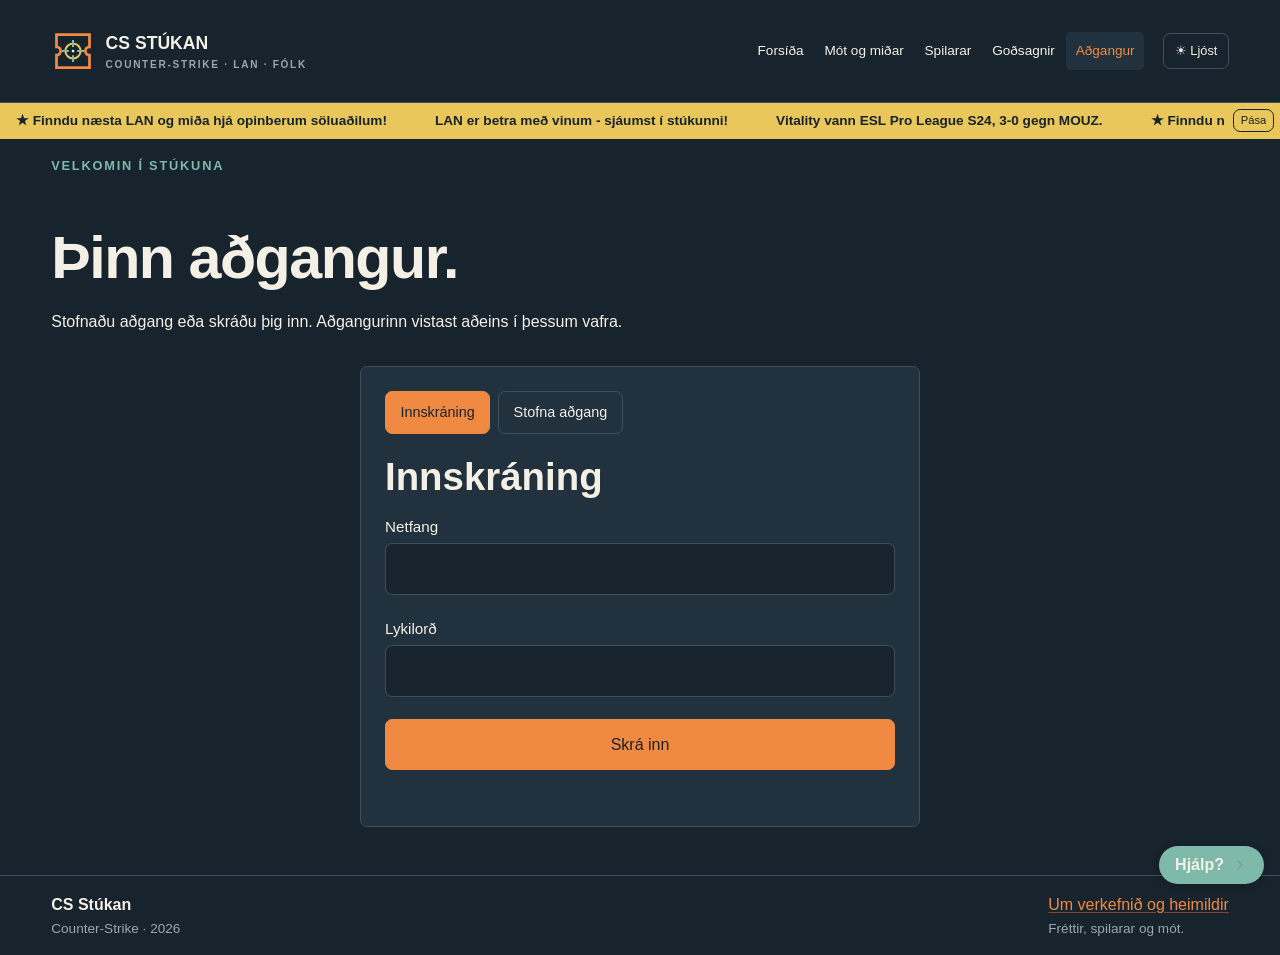
==== commit a8a61634: "Vista allar síður CS Stúkunnar með opinberri miðasölu og myndböndum" ====
--- a/adgangur.html
+++ b/adgangur.html
@@ -4,7 +4,7 @@
   <meta charset="UTF-8">
   <meta name="viewport" content="width=device-width, initial-scale=1">
   <meta name="color-scheme" content="light dark">
-  <meta name="description" content="CS Stúkan: íslenskt skólaverkefni um Counter-Strike, LAN-mót og spilarana á bak við leikinn.">
+  <meta name="description" content="CS Stúkan: Counter-Strike, LAN-mót og spilararnir á bak við leikinn.">
   <title>Aðgangur | CS Stúkan</title>
   <link rel="icon" href="myndir/logo.svg" type="image/svg+xml">
   <link rel="stylesheet" href="styles.min.css">
@@ -16,7 +16,7 @@
   <a class="sleppa" href="#efni">Fara beint í efnið</a>
   <header class="siduhofud">
     <div class="rammi haus">
-      <a class="merki" href="index.html"><svg xmlns="http://www.w3.org/2000/svg" viewBox="0 0 64 64" role="img" aria-labelledby="logo-titill"><title id="logo-titill">CS Stúkan — einfalt miða- og skotmarksmerki</title><path d="M8 8h48v18a6 6 0 0 0 0 12v18H8V38a6 6 0 0 0 0-12Z" fill="#17232d" stroke="#f08a42" stroke-width="4"/><circle cx="32" cy="32" r="11" fill="none" stroke="#e9c75a" stroke-width="3"/><path d="M32 16v10m0 12v10M16 32h10m12 0h10" stroke="#7fb9aa" stroke-width="3"/><circle cx="32" cy="32" r="2" fill="#f5f0e6"/></svg><span>CS STÚKAN<small>Counter-Strike · LAN · fólk</small></span></a>
+      <a class="merki" href="index.html"><svg xmlns="http://www.w3.org/2000/svg" viewBox="0 0 64 64" role="img" aria-labelledby="logo-titill"><title id="logo-titill">CS Stúkan - einfalt miða- og skotmarksmerki</title><path d="M8 8h48v18a6 6 0 0 0 0 12v18H8V38a6 6 0 0 0 0-12Z" fill="#17232d" stroke="#f08a42" stroke-width="4"/><circle cx="32" cy="32" r="11" fill="none" stroke="#e9c75a" stroke-width="3"/><path d="M32 16v10m0 12v10M16 32h10m12 0h10" stroke="#7fb9aa" stroke-width="3"/><circle cx="32" cy="32" r="2" fill="#f5f0e6"/></svg><span>CS STÚKAN<small>Counter-Strike · LAN · fólk</small></span></a>
       <nav class="valmynd" aria-label="Aðalvalmynd"><a href="index.html">Forsíða</a><a href="midar.html">Mót og miðar</a><a href="spilarar.html">Spilarar</a><a href="godsagnir.html">Goðsagnir</a><a href="adgangur.html" aria-current="page">Aðgangur</a></nav>
       <button class="thema-hnappur" id="thema" type="button" aria-label="Skipta yfir í ljóst þema">☀ Ljóst</button>
       <details class="farsima-valmynd"><summary>☰ Valmynd</summary><nav class="farsima-listi" aria-label="Efnisyfirlit í farsíma"><a href="index.html">Forsíða</a><a href="midar.html">Mót og miðar</a><a href="spilarar.html">Spilarar</a><a href="godsagnir.html">Goðsagnir</a><a href="adgangur.html" aria-current="page">Aðgangur</a><a href="um.html">Um verkefnið</a></nav></details>
@@ -24,19 +24,19 @@
   </header>
   <div class="tilkynning" role="region" aria-label="Tilkynningar">
     <div class="tilkynning-braut"><div class="tilkynning-texti">
-      <span>★ Góður leikur. Gott verð. Miðar frá 4.900 kr. í sýnidæminu!</span><span>LAN er betra með vinum — sjáumst í stúkunni!</span><span>Vitality vann ESL Pro League S24, 3–0 gegn MOUZ.</span>
-      <span aria-hidden="true">★ Góður leikur. Gott verð. Miðar frá 4.900 kr. í sýnidæminu!</span><span aria-hidden="true">LAN er betra með vinum — sjáumst í stúkunni!</span><span aria-hidden="true">Vitality vann ESL Pro League S24, 3–0 gegn MOUZ.</span>
+      <span>★ Finndu næsta LAN og miða hjá opinberum söluaðilum!</span><span>LAN er betra með vinum - sjáumst í stúkunni!</span><span>Vitality vann ESL Pro League S24, 3-0 gegn MOUZ.</span>
+      <span aria-hidden="true">★ Finndu næsta LAN og miða hjá opinberum söluaðilum!</span><span aria-hidden="true">LAN er betra með vinum - sjáumst í stúkunni!</span><span aria-hidden="true">Vitality vann ESL Pro League S24, 3-0 gegn MOUZ.</span>
     </div></div><button id="pasa-tilkynningu" type="button" aria-pressed="false">Pása</button>
   </div>
   <main id="efni" class="rammi">
     
-<header class="sidutitill"><p class="yfirskrift">Velkomin í stúkuna</p><h1>Þinn aðgangur.</h1><p>Stofnaðu sýniaðgang eða skráðu þig inn. Aðgangurinn virkar aðeins í þessum vafra og er hluti af skólaverkefninu. Notaðu uppbúið netfang og sérstakt æfingalykilorð.</p></header>
+<header class="sidutitill"><p class="yfirskrift">Velkomin í stúkuna</p><h1>Þinn aðgangur.</h1><p>Stofnaðu aðgang eða skráðu þig inn. Aðgangurinn vistast aðeins í þessum vafra.</p></header>
 <div class="adgangsrammi kassi"><div class="flipar" role="tablist" aria-label="Aðgangur"><button type="button" role="tab" id="innskra-flipi" aria-selected="true" aria-controls="innskra-spjald" tabindex="0">Innskráning</button><button type="button" role="tab" id="stofna-flipi" aria-selected="false" aria-controls="stofna-spjald" tabindex="-1">Stofna aðgang</button></div>
 <section role="tabpanel" id="innskra-spjald" aria-labelledby="innskra-flipi"><h2>Innskráning</h2><form id="innskra-form"><label for="inn-netfang">Netfang <input id="inn-netfang" name="netfang" type="email" autocomplete="username" required></label><label for="inn-lykilord">Lykilorð <input id="inn-lykilord" name="lykilord" type="password" minlength="8" autocomplete="current-password" required></label><button type="submit">Skrá inn</button></form></section>
-<section role="tabpanel" id="stofna-spjald" aria-labelledby="stofna-flipi" hidden><h2>Stofna aðgang</h2><form id="stofna-form"><label for="nytt-nafn">Nafn <input id="nytt-nafn" name="nafn" type="text" minlength="2" maxlength="50" autocomplete="name" required></label><label for="nytt-netfang">Netfang <input id="nytt-netfang" name="netfang" type="email" autocomplete="username" required></label><label for="nytt-lykilord">Lykilorð <input id="nytt-lykilord" name="lykilord" type="password" minlength="8" maxlength="128" autocomplete="new-password" required></label><label for="nytt-endurtaka">Endurtaktu lykilorð <input id="nytt-endurtaka" name="endurtaka" type="password" minlength="8" autocomplete="new-password" required></label><label><input type="checkbox" name="hopadgangur" id="hopadgangur"> Ég ætla að mæta með hópi.</label><div id="adgangs-hopur" class="skilyrdi" hidden><label for="adgangs-hopsnafn">Nafn hóps <input id="adgangs-hopsnafn" name="hopur" minlength="2" maxlength="40" disabled></label></div><label><input type="checkbox" name="samthykki" required> Ég skil að þetta er staðbundið sýnidæmi.</label><button type="submit">Stofna sýniaðgang</button></form></section>
-<p id="adgangs-nidurstada" class="nidurstada" aria-live="polite" hidden></p><div id="innskradur" hidden><h3 id="velkomin">Velkomin/n!</h3><p>Þú ert skráð/ur inn í þessu sýnidæmi.</p><a href="midar.html" role="button">Skoða miða</a> <button id="utskra" type="button" class="hnappur-ljos">Skrá út</button></div></div>
+<section role="tabpanel" id="stofna-spjald" aria-labelledby="stofna-flipi" hidden><h2>Stofna aðgang</h2><form id="stofna-form"><label for="nytt-nafn">Nafn <input id="nytt-nafn" name="nafn" type="text" minlength="2" maxlength="50" autocomplete="name" required></label><label for="nytt-netfang">Netfang <input id="nytt-netfang" name="netfang" type="email" autocomplete="username" required></label><label for="nytt-lykilord">Lykilorð <input id="nytt-lykilord" name="lykilord" type="password" minlength="8" maxlength="128" autocomplete="new-password" required></label><label for="nytt-endurtaka">Endurtaktu lykilorð <input id="nytt-endurtaka" name="endurtaka" type="password" minlength="8" autocomplete="new-password" required></label><label><input type="checkbox" name="hopadgangur" id="hopadgangur"> Ég ætla að mæta með hópi.</label><div id="adgangs-hopur" class="skilyrdi" hidden><label for="adgangs-hopsnafn">Nafn hóps <input id="adgangs-hopsnafn" name="hopur" minlength="2" maxlength="40" disabled></label></div><label><input type="checkbox" name="samthykki" required> Ég samþykki að aðgangurinn sé vistaður í þessum vafra.</label><button type="submit">Stofna aðgang</button></form></section>
+<p id="adgangs-nidurstada" class="nidurstada" aria-live="polite" hidden></p><div id="innskradur" hidden><h3 id="velkomin">Velkomin/n!</h3><p>Þú ert skráð/ur inn.</p><a href="midar.html" role="button">Skoða miða</a> <button id="utskra" type="button" class="hnappur-ljos">Skrá út</button></div></div>
   </main>
-  <footer><div class="rammi fotur"><div><strong>CS Stúkan</strong><p class="smatt">Lokaverkefni í vefþróun · 2026</p></div><div><a href="um.html">Um verkefnið og heimildir</a><p class="smatt">Aðdáendavefur. Miðakaup og aðgangur eru sýnidæmi.</p></div></div></footer>
-  <details class="spjall"><summary>Hjálp?</summary><div class="spjall-inni"><h3>Hvað viltu vita?</h3><p>Hér er einfaldur hjálparkassi, eins og í CSS-glósunum.</p><label for="spjall-spurning">Veldu spurningu</label><select id="spjall-spurning"><option value="midar">Hvernig kaupi ég miða?</option><option value="adgangur">Hvernig stofna ég aðgang?</option><option value="tolur">Hvaðan koma tölurnar?</option></select><p id="spjall-svar" aria-live="polite">Farðu í „Mót og miðar“ og veldu „Velja miða“. Þetta er æfing án greiðslu.</p></div></details>
+  <footer><div class="rammi fotur"><div><strong>CS Stúkan</strong><p class="smatt">Counter-Strike · 2026</p></div><div><a href="um.html">Um verkefnið og heimildir</a><p class="smatt">Fréttir, spilarar og mót.</p></div></div></footer>
+  <details class="spjall"><summary>Hjálp?</summary><div class="spjall-inni"><h3>Hvað viltu vita?</h3><p>Hér finnurðu svör um miða, aðgang og tölfræði.</p><label for="spjall-spurning">Veldu spurningu</label><select id="spjall-spurning"><option value="midar">Hvernig kaupi ég miða?</option><option value="adgangur">Hvernig stofna ég aðgang?</option><option value="tolur">Hvaðan koma tölurnar?</option></select><p id="spjall-svar" aria-live="polite">Veldu „Velja miða“ á mótasíðunni. Miðakaup fara fram hjá opinberum söluaðila.</p></div></details>
 </body>
 </html>
--- a/styles.min.css
+++ b/styles.min.css
@@ -1 +1 @@
-@charset "UTF-8";/*! * Pico CSS ✨ v2.1.1 (https://picocss.com) * Copyright 2019-2025 - Licensed under MIT */:host,:root{--pico-font-family-emoji:"Apple Color Emoji","Segoe UI Emoji","Segoe UI Symbol","Noto Color Emoji";--pico-font-family-sans-serif:system-ui,"Segoe UI",Roboto,Oxygen,Ubuntu,Cantarell,Helvetica,Arial,"Helvetica Neue",sans-serif,var(--pico-font-family-emoji);--pico-font-family-monospace:ui-monospace,SFMono-Regular,"SF Mono",Menlo,Consolas,"Liberation Mono",monospace,var(--pico-font-family-emoji);--pico-font-family:var(--pico-font-family-sans-serif);--pico-line-height:1.5;--pico-font-weight:400;--pico-font-size:100%;--pico-text-underline-offset:0.1rem;--pico-border-radius:0.25rem;--pico-border-width:0.0625rem;--pico-outline-width:0.125rem;--pico-transition:0.2s ease-in-out;--pico-spacing:1rem;--pico-typography-spacing-vertical:1rem;--pico-block-spacing-vertical:var(--pico-spacing);--pico-block-spacing-horizontal:var(--pico-spacing);--pico-grid-column-gap:var(--pico-spacing);--pico-grid-row-gap:var(--pico-spacing);--pico-form-element-spacing-vertical:0.75rem;--pico-form-element-spacing-horizontal:1rem;--pico-group-box-shadow:0 0 0 rgba(0,0,0,0);--pico-group-box-shadow-focus-with-button:0 0 0 var(--pico-outline-width) var(--pico-primary-focus);--pico-group-box-shadow-focus-with-input:0 0 0 0.0625rem var(--pico-form-element-border-color);--pico-modal-overlay-backdrop-filter:blur(0.375rem);--pico-nav-element-spacing-vertical:1rem;--pico-nav-element-spacing-horizontal:0.5rem;--pico-nav-link-spacing-vertical:0.5rem;--pico-nav-link-spacing-horizontal:0.5rem;--pico-nav-breadcrumb-divider:">";--pico-icon-checkbox:url("data:image/svg+xml,%3Csvg xmlns='http://www.w3.org/2000/svg' width='24' height='24' viewBox='0 0 24 24' fill='none' stroke='rgb(255,255,255)' stroke-width='4' stroke-linecap='round' stroke-linejoin='round'%3E%3Cpolyline points='20 6 9 17 4 12'%3E%3C/polyline%3E%3C/svg%3E");--pico-icon-minus:url("data:image/svg+xml,%3Csvg xmlns='http://www.w3.org/2000/svg' width='24' height='24' viewBox='0 0 24 24' fill='none' stroke='rgb(255,255,255)' stroke-width='4' stroke-linecap='round' stroke-linejoin='round'%3E%3Cline x1='5' y1='12' x2='19' y2='12'%3E%3C/line%3E%3C/svg%3E");--pico-icon-chevron:url("data:image/svg+xml,%3Csvg xmlns='http://www.w3.org/2000/svg' width='24' height='24' viewBox='0 0 24 24' fill='none' stroke='rgb(136,145,164)' stroke-width='2' stroke-linecap='round' stroke-linejoin='round'%3E%3Cpolyline points='6 9 12 15 18 9'%3E%3C/polyline%3E%3C/svg%3E");--pico-icon-date:url("data:image/svg+xml,%3Csvg xmlns='http://www.w3.org/2000/svg' width='24' height='24' viewBox='0 0 24 24' fill='none' stroke='rgb(136,145,164)' stroke-width='2' stroke-linecap='round' stroke-linejoin='round'%3E%3Crect x='3' y='4' width='18' height='18' rx='2' ry='2'%3E%3C/rect%3E%3Cline x1='16' y1='2' x2='16' y2='6'%3E%3C/line%3E%3Cline x1='8' y1='2' x2='8' y2='6'%3E%3C/line%3E%3Cline x1='3' y1='10' x2='21' y2='10'%3E%3C/line%3E%3C/svg%3E");--pico-icon-time:url("data:image/svg+xml,%3Csvg xmlns='http://www.w3.org/2000/svg' width='24' height='24' viewBox='0 0 24 24' fill='none' stroke='rgb(136,145,164)' stroke-width='2' stroke-linecap='round' stroke-linejoin='round'%3E%3Ccircle cx='12' cy='12' r='10'%3E%3C/circle%3E%3Cpolyline points='12 6 12 12 16 14'%3E%3C/polyline%3E%3C/svg%3E");--pico-icon-search:url("data:image/svg+xml,%3Csvg xmlns='http://www.w3.org/2000/svg' width='24' height='24' viewBox='0 0 24 24' fill='none' stroke='rgb(136,145,164)' stroke-width='1.5' stroke-linecap='round' stroke-linejoin='round'%3E%3Ccircle cx='11' cy='11' r='8'%3E%3C/circle%3E%3Cline x1='21' y1='21' x2='16.65' y2='16.65'%3E%3C/line%3E%3C/svg%3E");--pico-icon-close:url("data:image/svg+xml,%3Csvg xmlns='http://www.w3.org/2000/svg' width='24' height='24' viewBox='0 0 24 24' fill='none' stroke='rgb(136,145,164)' stroke-width='3' stroke-linecap='round' stroke-linejoin='round'%3E%3Cline x1='18' y1='6' x2='6' y2='18'%3E%3C/line%3E%3Cline x1='6' y1='6' x2='18' y2='18'%3E%3C/line%3E%3C/svg%3E");--pico-icon-loading:url("data:image/svg+xml,%3Csvg fill='none' height='24' width='24' viewBox='0 0 24 24' xmlns='http://www.w3.org/2000/svg' %3E%3Cstyle%3E g %7B animation:rotate 2s linear infinite;transform-origin:center center;%7D circle %7B stroke-dasharray:75,100;stroke-dashoffset:-5;animation:dash 1.5s ease-in-out infinite;stroke-linecap:round;%7D @keyframes rotate %7B 0%25 %7B transform:rotate(0deg);%7D 100%25 %7B transform:rotate(360deg);%7D %7D @keyframes dash %7B 0%25 %7B stroke-dasharray:1,100;stroke-dashoffset:0;%7D 50%25 %7B stroke-dasharray:44.5,100;stroke-dashoffset:-17.5;%7D 100%25 %7B stroke-dasharray:44.5,100;stroke-dashoffset:-62;%7D %7D %3C/style%3E%3Cg%3E%3Ccircle cx='12' cy='12' r='10' fill='none' stroke='rgb(136,145,164)' stroke-width='4' /%3E%3C/g%3E%3C/svg%3E")}@media (min-width:576px){:host,:root{--pico-font-size:106.25%}}@media (min-width:768px){:host,:root{--pico-font-size:112.5%}}@media (min-width:1024px){:host,:root{--pico-font-size:118.75%}}@media (min-width:1280px){:host,:root{--pico-font-size:125%}}@media (min-width:1536px){:host,:root{--pico-font-size:131.25%}}a{--pico-text-decoration:underline}a.contrast,a.secondary{--pico-text-decoration:underline}small{--pico-font-size:0.875em}h1,h2,h3,h4,h5,h6{--pico-font-weight:700}h1{--pico-font-size:2rem;--pico-line-height:1.125;--pico-typography-spacing-top:3rem}h2{--pico-font-size:1.75rem;--pico-line-height:1.15;--pico-typography-spacing-top:2.625rem}h3{--pico-font-size:1.5rem;--pico-line-height:1.175;--pico-typography-spacing-top:2.25rem}h4{--pico-font-size:1.25rem;--pico-line-height:1.2;--pico-typography-spacing-top:1.874rem}h5{--pico-font-size:1.125rem;--pico-line-height:1.225;--pico-typography-spacing-top:1.6875rem}h6{--pico-font-size:1rem;--pico-line-height:1.25;--pico-typography-spacing-top:1.5rem}tfoot td,tfoot th,thead td,thead th{--pico-font-weight:600;--pico-border-width:0.1875rem}code,kbd,pre,samp{--pico-font-family:var(--pico-font-family-monospace)}kbd{--pico-font-weight:bolder}:where(select,textarea),input:not([type=submit],[type=button],[type=reset],[type=checkbox],[type=radio],[type=file]){--pico-outline-width:0.0625rem}[type=search]{--pico-border-radius:5rem}[type=checkbox],[type=radio]{--pico-border-width:0.125rem}[type=checkbox][role=switch]{--pico-border-width:0.1875rem}details.dropdown summary:not([role=button]){--pico-outline-width:0.0625rem}nav details.dropdown summary:focus-visible{--pico-outline-width:0.125rem}[role=search]{--pico-border-radius:5rem}[role=group]:has(button.secondary:focus,[type=submit].secondary:focus,[type=button].secondary:focus,[role=button].secondary:focus),[role=search]:has(button.secondary:focus,[type=submit].secondary:focus,[type=button].secondary:focus,[role=button].secondary:focus){--pico-group-box-shadow-focus-with-button:0 0 0 var(--pico-outline-width) var(--pico-secondary-focus)}[role=group]:has(button.contrast:focus,[type=submit].contrast:focus,[type=button].contrast:focus,[role=button].contrast:focus),[role=search]:has(button.contrast:focus,[type=submit].contrast:focus,[type=button].contrast:focus,[role=button].contrast:focus){--pico-group-box-shadow-focus-with-button:0 0 0 var(--pico-outline-width) var(--pico-contrast-focus)}[role=group] [role=button],[role=group] [type=button],[role=group] [type=submit],[role=group] button,[role=search] [role=button],[role=search] [type=button],[role=search] [type=submit],[role=search] button{--pico-form-element-spacing-horizontal:2rem}details summary[role=button]:not(.outline)::after{filter:brightness(0) invert(1)}[aria-busy=true]:not(input,select,textarea):is(button,[type=submit],[type=button],[type=reset],[role=button]):not(.outline)::before{filter:brightness(0) invert(1)}:host(:not([data-theme=dark])),:root:not([data-theme=dark]),[data-theme=light]{color-scheme:light;--pico-background-color:#fff;--pico-color:#373c44;--pico-text-selection-color:rgba(244,93,44,0.25);--pico-muted-color:#646b79;--pico-muted-border-color:rgb(231,234,239.5);--pico-primary:#bd3c13;--pico-primary-background:#d24317;--pico-primary-border:var(--pico-primary-background);--pico-primary-underline:rgba(189,60,19,0.5);--pico-primary-hover:#942d0d;--pico-primary-hover-background:#bd3c13;--pico-primary-hover-border:var(--pico-primary-hover-background);--pico-primary-hover-underline:var(--pico-primary-hover);--pico-primary-focus:rgba(244,93,44,0.5);--pico-primary-inverse:#fff;--pico-secondary:#5d6b89;--pico-secondary-background:#525f7a;--pico-secondary-border:var(--pico-secondary-background);--pico-secondary-underline:rgba(93,107,137,0.5);--pico-secondary-hover:#48536b;--pico-secondary-hover-background:#48536b;--pico-secondary-hover-border:var(--pico-secondary-hover-background);--pico-secondary-hover-underline:var(--pico-secondary-hover);--pico-secondary-focus:rgba(93,107,137,0.25);--pico-secondary-inverse:#fff;--pico-contrast:#181c25;--pico-contrast-background:#181c25;--pico-contrast-border:var(--pico-contrast-background);--pico-contrast-underline:rgba(24,28,37,0.5);--pico-contrast-hover:#000;--pico-contrast-hover-background:#000;--pico-contrast-hover-border:var(--pico-contrast-hover-background);--pico-contrast-hover-underline:var(--pico-secondary-hover);--pico-contrast-focus:rgba(93,107,137,0.25);--pico-contrast-inverse:#fff;--pico-box-shadow:0.0145rem 0.029rem 0.174rem rgba(129,145,181,0.01698),0.0335rem 0.067rem 0.402rem rgba(129,145,181,0.024),0.0625rem 0.125rem 0.75rem rgba(129,145,181,0.03),0.1125rem 0.225rem 1.35rem rgba(129,145,181,0.036),0.2085rem 0.417rem 2.502rem rgba(129,145,181,0.04302),0.5rem 1rem 6rem rgba(129,145,181,0.06),0 0 0 0.0625rem rgba(129,145,181,0.015);--pico-h1-color:#2d3138;--pico-h2-color:#373c44;--pico-h3-color:#424751;--pico-h4-color:#4d535e;--pico-h5-color:#5c6370;--pico-h6-color:#646b79;--pico-mark-background-color:rgb(252.5,230.5,191.5);--pico-mark-color:#0f1114;--pico-ins-color:rgb(28.5,105.5,84);--pico-del-color:rgb(136,56.5,53);--pico-blockquote-border-color:var(--pico-muted-border-color);--pico-blockquote-footer-color:var(--pico-muted-color);--pico-button-box-shadow:0 0 0 rgba(0,0,0,0);--pico-button-hover-box-shadow:0 0 0 rgba(0,0,0,0);--pico-table-border-color:var(--pico-muted-border-color);--pico-table-row-stripped-background-color:rgba(111,120,135,0.0375);--pico-code-background-color:rgb(243,244.5,246.75);--pico-code-color:#646b79;--pico-code-kbd-background-color:var(--pico-color);--pico-code-kbd-color:var(--pico-background-color);--pico-form-element-background-color:rgb(251,251.5,252.25);--pico-form-element-selected-background-color:#dfe3eb;--pico-form-element-border-color:#cfd5e2;--pico-form-element-color:#23262c;--pico-form-element-placeholder-color:var(--pico-muted-color);--pico-form-element-active-background-color:#fff;--pico-form-element-active-border-color:var(--pico-primary-border);--pico-form-element-focus-color:var(--pico-primary-border);--pico-form-element-disabled-opacity:0.5;--pico-form-element-invalid-border-color:rgb(183.5,105.5,106.5);--pico-form-element-invalid-active-border-color:rgb(200.25,79.25,72.25);--pico-form-element-invalid-focus-color:var(--pico-form-element-invalid-active-border-color);--pico-form-element-valid-border-color:rgb(76,154.5,137.5);--pico-form-element-valid-active-border-color:rgb(39,152.75,118.75);--pico-form-element-valid-focus-color:var(--pico-form-element-valid-active-border-color);--pico-switch-background-color:#bfc7d9;--pico-switch-checked-background-color:var(--pico-primary-background);--pico-switch-color:#fff;--pico-switch-thumb-box-shadow:0 0 0 rgba(0,0,0,0);--pico-range-border-color:#dfe3eb;--pico-range-active-border-color:#bfc7d9;--pico-range-thumb-border-color:var(--pico-background-color);--pico-range-thumb-color:var(--pico-secondary-background);--pico-range-thumb-active-color:var(--pico-primary-background);--pico-accordion-border-color:var(--pico-muted-border-color);--pico-accordion-active-summary-color:var(--pico-primary-hover);--pico-accordion-close-summary-color:var(--pico-color);--pico-accordion-open-summary-color:var(--pico-muted-color);--pico-card-background-color:var(--pico-background-color);--pico-card-border-color:var(--pico-muted-border-color);--pico-card-box-shadow:var(--pico-box-shadow);--pico-card-sectioning-background-color:rgb(251,251.5,252.25);--pico-dropdown-background-color:#fff;--pico-dropdown-border-color:#eff1f4;--pico-dropdown-box-shadow:var(--pico-box-shadow);--pico-dropdown-color:var(--pico-color);--pico-dropdown-hover-background-color:#eff1f4;--pico-loading-spinner-opacity:0.5;--pico-modal-overlay-background-color:rgba(232,234,237,0.75);--pico-progress-background-color:#dfe3eb;--pico-progress-color:var(--pico-primary-background);--pico-tooltip-background-color:var(--pico-contrast-background);--pico-tooltip-color:var(--pico-contrast-inverse);--pico-icon-valid:url("data:image/svg+xml,%3Csvg xmlns='http://www.w3.org/2000/svg' width='24' height='24' viewBox='0 0 24 24' fill='none' stroke='rgb(76,154.5,137.5)' stroke-width='2' stroke-linecap='round' stroke-linejoin='round'%3E%3Cpolyline points='20 6 9 17 4 12'%3E%3C/polyline%3E%3C/svg%3E");--pico-icon-invalid:url("data:image/svg+xml,%3Csvg xmlns='http://www.w3.org/2000/svg' width='24' height='24' viewBox='0 0 24 24' fill='none' stroke='rgb(200.25,79.25,72.25)' stroke-width='2' stroke-linecap='round' stroke-linejoin='round'%3E%3Ccircle cx='12' cy='12' r='10'%3E%3C/circle%3E%3Cline x1='12' y1='8' x2='12' y2='12'%3E%3C/line%3E%3Cline x1='12' y1='16' x2='12.01' y2='16'%3E%3C/line%3E%3C/svg%3E")}:host(:not([data-theme=dark])) input:is([type=submit],[type=button],[type=reset],[type=checkbox],[type=radio],[type=file]),:root:not([data-theme=dark]) input:is([type=submit],[type=button],[type=reset],[type=checkbox],[type=radio],[type=file]),[data-theme=light] input:is([type=submit],[type=button],[type=reset],[type=checkbox],[type=radio],[type=file]){--pico-form-element-focus-color:var(--pico-primary-focus)}@media only screen and (prefers-color-scheme:dark){:host(:not([data-theme])),:root:not([data-theme]){color-scheme:dark;--pico-background-color:rgb(19,22.5,30.5);--pico-color:#c2c7d0;--pico-text-selection-color:rgba(245,107,61,0.1875);--pico-muted-color:#7b8495;--pico-muted-border-color:#202632;--pico-primary:#f56b3d;--pico-primary-background:#d24317;--pico-primary-border:var(--pico-primary-background);--pico-primary-underline:rgba(245,107,61,0.5);--pico-primary-hover:#f8a283;--pico-primary-hover-background:#e74b1a;--pico-primary-hover-border:var(--pico-primary-hover-background);--pico-primary-hover-underline:var(--pico-primary-hover);--pico-primary-focus:rgba(245,107,61,0.375);--pico-primary-inverse:#fff;--pico-secondary:#969eaf;--pico-secondary-background:#525f7a;--pico-secondary-border:var(--pico-secondary-background);--pico-secondary-underline:rgba(150,158,175,0.5);--pico-secondary-hover:#b3b9c5;--pico-secondary-hover-background:#5d6b89;--pico-secondary-hover-border:var(--pico-secondary-hover-background);--pico-secondary-hover-underline:var(--pico-secondary-hover);--pico-secondary-focus:rgba(144,158,190,0.25);--pico-secondary-inverse:#fff;--pico-contrast:#dfe3eb;--pico-contrast-background:#eff1f4;--pico-contrast-border:var(--pico-contrast-background);--pico-contrast-underline:rgba(223,227,235,0.5);--pico-contrast-hover:#fff;--pico-contrast-hover-background:#fff;--pico-contrast-hover-border:var(--pico-contrast-hover-background);--pico-contrast-hover-underline:var(--pico-contrast-hover);--pico-contrast-focus:rgba(207,213,226,0.25);--pico-contrast-inverse:#000;--pico-box-shadow:0.0145rem 0.029rem 0.174rem rgba(7,8.5,12,0.01698),0.0335rem 0.067rem 0.402rem rgba(7,8.5,12,0.024),0.0625rem 0.125rem 0.75rem rgba(7,8.5,12,0.03),0.1125rem 0.225rem 1.35rem rgba(7,8.5,12,0.036),0.2085rem 0.417rem 2.502rem rgba(7,8.5,12,0.04302),0.5rem 1rem 6rem rgba(7,8.5,12,0.06),0 0 0 0.0625rem rgba(7,8.5,12,0.015);--pico-h1-color:#f0f1f3;--pico-h2-color:#e0e3e7;--pico-h3-color:#c2c7d0;--pico-h4-color:#b3b9c5;--pico-h5-color:#a4acba;--pico-h6-color:#8891a4;--pico-mark-background-color:#014063;--pico-mark-color:#fff;--pico-ins-color:#62af9a;--pico-del-color:rgb(205.5,126,123);--pico-blockquote-border-color:var(--pico-muted-border-color);--pico-blockquote-footer-color:var(--pico-muted-color);--pico-button-box-shadow:0 0 0 rgba(0,0,0,0);--pico-button-hover-box-shadow:0 0 0 rgba(0,0,0,0);--pico-table-border-color:var(--pico-muted-border-color);--pico-table-row-stripped-background-color:rgba(111,120,135,0.0375);--pico-code-background-color:rgb(26,30.5,40.25);--pico-code-color:#8891a4;--pico-code-kbd-background-color:var(--pico-color);--pico-code-kbd-color:var(--pico-background-color);--pico-form-element-background-color:rgb(28,33,43.5);--pico-form-element-selected-background-color:#2a3140;--pico-form-element-border-color:#2a3140;--pico-form-element-color:#e0e3e7;--pico-form-element-placeholder-color:#8891a4;--pico-form-element-active-background-color:rgb(26,30.5,40.25);--pico-form-element-active-border-color:var(--pico-primary-border);--pico-form-element-focus-color:var(--pico-primary-border);--pico-form-element-disabled-opacity:0.5;--pico-form-element-invalid-border-color:rgb(149.5,74,80);--pico-form-element-invalid-active-border-color:rgb(183.25,63.5,59);--pico-form-element-invalid-focus-color:var(--pico-form-element-invalid-active-border-color);--pico-form-element-valid-border-color:#2a7b6f;--pico-form-element-valid-active-border-color:rgb(22,137,105.5);--pico-form-element-valid-focus-color:var(--pico-form-element-valid-active-border-color);--pico-switch-background-color:#333c4e;--pico-switch-checked-background-color:var(--pico-primary-background);--pico-switch-color:#fff;--pico-switch-thumb-box-shadow:0 0 0 rgba(0,0,0,0);--pico-range-border-color:#202632;--pico-range-active-border-color:#2a3140;--pico-range-thumb-border-color:var(--pico-background-color);--pico-range-thumb-color:var(--pico-secondary-background);--pico-range-thumb-active-color:var(--pico-primary-background);--pico-accordion-border-color:var(--pico-muted-border-color);--pico-accordion-active-summary-color:var(--pico-primary-hover);--pico-accordion-close-summary-color:var(--pico-color);--pico-accordion-open-summary-color:var(--pico-muted-color);--pico-card-background-color:#181c25;--pico-card-border-color:var(--pico-card-background-color);--pico-card-box-shadow:var(--pico-box-shadow);--pico-card-sectioning-background-color:rgb(26,30.5,40.25);--pico-dropdown-background-color:#181c25;--pico-dropdown-border-color:#202632;--pico-dropdown-box-shadow:var(--pico-box-shadow);--pico-dropdown-color:var(--pico-color);--pico-dropdown-hover-background-color:#202632;--pico-loading-spinner-opacity:0.5;--pico-modal-overlay-background-color:rgba(7.5,8.5,10,0.75);--pico-progress-background-color:#202632;--pico-progress-color:var(--pico-primary-background);--pico-tooltip-background-color:var(--pico-contrast-background);--pico-tooltip-color:var(--pico-contrast-inverse);--pico-icon-valid:url("data:image/svg+xml,%3Csvg xmlns='http://www.w3.org/2000/svg' width='24' height='24' viewBox='0 0 24 24' fill='none' stroke='rgb(42,123,111)' stroke-width='2' stroke-linecap='round' stroke-linejoin='round'%3E%3Cpolyline points='20 6 9 17 4 12'%3E%3C/polyline%3E%3C/svg%3E");--pico-icon-invalid:url("data:image/svg+xml,%3Csvg xmlns='http://www.w3.org/2000/svg' width='24' height='24' viewBox='0 0 24 24' fill='none' stroke='rgb(149.5,74,80)' stroke-width='2' stroke-linecap='round' stroke-linejoin='round'%3E%3Ccircle cx='12' cy='12' r='10'%3E%3C/circle%3E%3Cline x1='12' y1='8' x2='12' y2='12'%3E%3C/line%3E%3Cline x1='12' y1='16' x2='12.01' y2='16'%3E%3C/line%3E%3C/svg%3E")}:host(:not([data-theme])) input:is([type=submit],[type=button],[type=reset],[type=checkbox],[type=radio],[type=file]),:root:not([data-theme]) input:is([type=submit],[type=button],[type=reset],[type=checkbox],[type=radio],[type=file]){--pico-form-element-focus-color:var(--pico-primary-focus)}:host(:not([data-theme])) details summary[role=button].contrast:not(.outline)::after,:root:not([data-theme]) details summary[role=button].contrast:not(.outline)::after{filter:brightness(0)}:host(:not([data-theme])) [aria-busy=true]:not(input,select,textarea).contrast:is(button,[type=submit],[type=button],[type=reset],[role=button]):not(.outline)::before,:root:not([data-theme]) [aria-busy=true]:not(input,select,textarea).contrast:is(button,[type=submit],[type=button],[type=reset],[role=button]):not(.outline)::before{filter:brightness(0)}}[data-theme=dark]{color-scheme:dark;--pico-background-color:rgb(19,22.5,30.5);--pico-color:#c2c7d0;--pico-text-selection-color:rgba(245,107,61,0.1875);--pico-muted-color:#7b8495;--pico-muted-border-color:#202632;--pico-primary:#f56b3d;--pico-primary-background:#d24317;--pico-primary-border:var(--pico-primary-background);--pico-primary-underline:rgba(245,107,61,0.5);--pico-primary-hover:#f8a283;--pico-primary-hover-background:#e74b1a;--pico-primary-hover-border:var(--pico-primary-hover-background);--pico-primary-hover-underline:var(--pico-primary-hover);--pico-primary-focus:rgba(245,107,61,0.375);--pico-primary-inverse:#fff;--pico-secondary:#969eaf;--pico-secondary-background:#525f7a;--pico-secondary-border:var(--pico-secondary-background);--pico-secondary-underline:rgba(150,158,175,0.5);--pico-secondary-hover:#b3b9c5;--pico-secondary-hover-background:#5d6b89;--pico-secondary-hover-border:var(--pico-secondary-hover-background);--pico-secondary-hover-underline:var(--pico-secondary-hover);--pico-secondary-focus:rgba(144,158,190,0.25);--pico-secondary-inverse:#fff;--pico-contrast:#dfe3eb;--pico-contrast-background:#eff1f4;--pico-contrast-border:var(--pico-contrast-background);--pico-contrast-underline:rgba(223,227,235,0.5);--pico-contrast-hover:#fff;--pico-contrast-hover-background:#fff;--pico-contrast-hover-border:var(--pico-contrast-hover-background);--pico-contrast-hover-underline:var(--pico-contrast-hover);--pico-contrast-focus:rgba(207,213,226,0.25);--pico-contrast-inverse:#000;--pico-box-shadow:0.0145rem 0.029rem 0.174rem rgba(7,8.5,12,0.01698),0.0335rem 0.067rem 0.402rem rgba(7,8.5,12,0.024),0.0625rem 0.125rem 0.75rem rgba(7,8.5,12,0.03),0.1125rem 0.225rem 1.35rem rgba(7,8.5,12,0.036),0.2085rem 0.417rem 2.502rem rgba(7,8.5,12,0.04302),0.5rem 1rem 6rem rgba(7,8.5,12,0.06),0 0 0 0.0625rem rgba(7,8.5,12,0.015);--pico-h1-color:#f0f1f3;--pico-h2-color:#e0e3e7;--pico-h3-color:#c2c7d0;--pico-h4-color:#b3b9c5;--pico-h5-color:#a4acba;--pico-h6-color:#8891a4;--pico-mark-background-color:#014063;--pico-mark-color:#fff;--pico-ins-color:#62af9a;--pico-del-color:rgb(205.5,126,123);--pico-blockquote-border-color:var(--pico-muted-border-color);--pico-blockquote-footer-color:var(--pico-muted-color);--pico-button-box-shadow:0 0 0 rgba(0,0,0,0);--pico-button-hover-box-shadow:0 0 0 rgba(0,0,0,0);--pico-table-border-color:var(--pico-muted-border-color);--pico-table-row-stripped-background-color:rgba(111,120,135,0.0375);--pico-code-background-color:rgb(26,30.5,40.25);--pico-code-color:#8891a4;--pico-code-kbd-background-color:var(--pico-color);--pico-code-kbd-color:var(--pico-background-color);--pico-form-element-background-color:rgb(28,33,43.5);--pico-form-element-selected-background-color:#2a3140;--pico-form-element-border-color:#2a3140;--pico-form-element-color:#e0e3e7;--pico-form-element-placeholder-color:#8891a4;--pico-form-element-active-background-color:rgb(26,30.5,40.25);--pico-form-element-active-border-color:var(--pico-primary-border);--pico-form-element-focus-color:var(--pico-primary-border);--pico-form-element-disabled-opacity:0.5;--pico-form-element-invalid-border-color:rgb(149.5,74,80);--pico-form-element-invalid-active-border-color:rgb(183.25,63.5,59);--pico-form-element-invalid-focus-color:var(--pico-form-element-invalid-active-border-color);--pico-form-element-valid-border-color:#2a7b6f;--pico-form-element-valid-active-border-color:rgb(22,137,105.5);--pico-form-element-valid-focus-color:var(--pico-form-element-valid-active-border-color);--pico-switch-background-color:#333c4e;--pico-switch-checked-background-color:var(--pico-primary-background);--pico-switch-color:#fff;--pico-switch-thumb-box-shadow:0 0 0 rgba(0,0,0,0);--pico-range-border-color:#202632;--pico-range-active-border-color:#2a3140;--pico-range-thumb-border-color:var(--pico-background-color);--pico-range-thumb-color:var(--pico-secondary-background);--pico-range-thumb-active-color:var(--pico-primary-background);--pico-accordion-border-color:var(--pico-muted-border-color);--pico-accordion-active-summary-color:var(--pico-primary-hover);--pico-accordion-close-summary-color:var(--pico-color);--pico-accordion-open-summary-color:var(--pico-muted-color);--pico-card-background-color:#181c25;--pico-card-border-color:var(--pico-card-background-color);--pico-card-box-shadow:var(--pico-box-shadow);--pico-card-sectioning-background-color:rgb(26,30.5,40.25);--pico-dropdown-background-color:#181c25;--pico-dropdown-border-color:#202632;--pico-dropdown-box-shadow:var(--pico-box-shadow);--pico-dropdown-color:var(--pico-color);--pico-dropdown-hover-background-color:#202632;--pico-loading-spinner-opacity:0.5;--pico-modal-overlay-background-color:rgba(7.5,8.5,10,0.75);--pico-progress-background-color:#202632;--pico-progress-color:var(--pico-primary-background);--pico-tooltip-background-color:var(--pico-contrast-background);--pico-tooltip-color:var(--pico-contrast-inverse);--pico-icon-valid:url("data:image/svg+xml,%3Csvg xmlns='http://www.w3.org/2000/svg' width='24' height='24' viewBox='0 0 24 24' fill='none' stroke='rgb(42,123,111)' stroke-width='2' stroke-linecap='round' stroke-linejoin='round'%3E%3Cpolyline points='20 6 9 17 4 12'%3E%3C/polyline%3E%3C/svg%3E");--pico-icon-invalid:url("data:image/svg+xml,%3Csvg xmlns='http://www.w3.org/2000/svg' width='24' height='24' viewBox='0 0 24 24' fill='none' stroke='rgb(149.5,74,80)' stroke-width='2' stroke-linecap='round' stroke-linejoin='round'%3E%3Ccircle cx='12' cy='12' r='10'%3E%3C/circle%3E%3Cline x1='12' y1='8' x2='12' y2='12'%3E%3C/line%3E%3Cline x1='12' y1='16' x2='12.01' y2='16'%3E%3C/line%3E%3C/svg%3E")}[data-theme=dark] input:is([type=submit],[type=button],[type=reset],[type=checkbox],[type=radio],[type=file]){--pico-form-element-focus-color:var(--pico-primary-focus)}[data-theme=dark] details summary[role=button].contrast:not(.outline)::after{filter:brightness(0)}[data-theme=dark] [aria-busy=true]:not(input,select,textarea).contrast:is(button,[type=submit],[type=button],[type=reset],[role=button]):not(.outline)::before{filter:brightness(0)}[type=checkbox],[type=radio],[type=range],progress{accent-color:var(--pico-primary)}*,::after,::before{box-sizing:border-box;background-repeat:no-repeat}::after,::before{text-decoration:inherit;vertical-align:inherit}:where(:host),:where(:root){-webkit-tap-highlight-color:transparent;-webkit-text-size-adjust:100%;-moz-text-size-adjust:100%;text-size-adjust:100%;background-color:var(--pico-background-color);color:var(--pico-color);font-weight:var(--pico-font-weight);font-size:var(--pico-font-size);line-height:var(--pico-line-height);font-family:var(--pico-font-family);text-underline-offset:var(--pico-text-underline-offset);text-rendering:optimizeLegibility;overflow-wrap:break-word;-moz-tab-size:4;-o-tab-size:4;tab-size:4}body{width:100%;margin:0}main{display:block}body>footer,body>header,body>main{padding-block:var(--pico-block-spacing-vertical)}section{margin-bottom:var(--pico-block-spacing-vertical)}.container,.container-fluid{width:100%;margin-right:auto;margin-left:auto;padding-right:var(--pico-spacing);padding-left:var(--pico-spacing)}@media (min-width:576px){.container{max-width:510px;padding-right:0;padding-left:0}}@media (min-width:768px){.container{max-width:700px}}@media (min-width:1024px){.container{max-width:950px}}@media (min-width:1280px){.container{max-width:1200px}}@media (min-width:1536px){.container{max-width:1450px}}.grid{grid-column-gap:var(--pico-grid-column-gap);grid-row-gap:var(--pico-grid-row-gap);display:grid;grid-template-columns:1fr}@media (min-width:768px){.grid{grid-template-columns:repeat(auto-fit,minmax(0%,1fr))}}.grid>*{min-width:0}.overflow-auto{overflow:auto}b,strong{font-weight:bolder}sub,sup{position:relative;font-size:.75em;line-height:0;vertical-align:baseline}sub{bottom:-.25em}sup{top:-.5em}address,blockquote,dl,ol,p,pre,table,ul{margin-top:0;margin-bottom:var(--pico-typography-spacing-vertical);color:var(--pico-color);font-style:normal;font-weight:var(--pico-font-weight)}h1,h2,h3,h4,h5,h6{margin-top:0;margin-bottom:var(--pico-typography-spacing-vertical);color:var(--pico-color);font-weight:var(--pico-font-weight);font-size:var(--pico-font-size);line-height:var(--pico-line-height);font-family:var(--pico-font-family)}h1{--pico-color:var(--pico-h1-color)}h2{--pico-color:var(--pico-h2-color)}h3{--pico-color:var(--pico-h3-color)}h4{--pico-color:var(--pico-h4-color)}h5{--pico-color:var(--pico-h5-color)}h6{--pico-color:var(--pico-h6-color)}:where(article,address,blockquote,dl,figure,form,ol,p,pre,table,ul)~:is(h1,h2,h3,h4,h5,h6){margin-top:var(--pico-typography-spacing-top)}p{margin-bottom:var(--pico-typography-spacing-vertical)}hgroup{margin-bottom:var(--pico-typography-spacing-vertical)}hgroup>*{margin-top:0;margin-bottom:0}hgroup>:not(:first-child):last-child{--pico-color:var(--pico-muted-color);--pico-font-weight:unset;font-size:1rem}:where(ol,ul) li{margin-bottom:calc(var(--pico-typography-spacing-vertical) * .25)}:where(dl,ol,ul):where(dl,ol,ul){margin:0;margin-top:calc(var(--pico-typography-spacing-vertical) * .25)}ul li{list-style:square}mark{padding:.125rem .25rem;background-color:var(--pico-mark-background-color);color:var(--pico-mark-color);vertical-align:baseline}blockquote{display:block;margin:var(--pico-typography-spacing-vertical) 0;padding:var(--pico-spacing);border-right:none;border-left:.25rem solid var(--pico-blockquote-border-color);border-inline-start:0.25rem solid var(--pico-blockquote-border-color);border-inline-end:none}blockquote footer{margin-top:calc(var(--pico-typography-spacing-vertical) * .5);color:var(--pico-blockquote-footer-color)}abbr[title]{border-bottom:1px dotted;text-decoration:none;cursor:help}ins{color:var(--pico-ins-color);text-decoration:none}del{color:var(--pico-del-color)}::-moz-selection{background-color:var(--pico-text-selection-color)}::selection{background-color:var(--pico-text-selection-color)}:where(a:not([role=button])),[role=link]{--pico-color:var(--pico-primary);--pico-background-color:transparent;--pico-underline:var(--pico-primary-underline);outline:0;background-color:var(--pico-background-color);color:var(--pico-color);-webkit-text-decoration:var(--pico-text-decoration);text-decoration:var(--pico-text-decoration);text-decoration-color:var(--pico-underline);text-underline-offset:0.125em;transition:background-color var(--pico-transition),color var(--pico-transition),box-shadow var(--pico-transition),-webkit-text-decoration var(--pico-transition);transition:background-color var(--pico-transition),color var(--pico-transition),text-decoration var(--pico-transition),box-shadow var(--pico-transition);transition:background-color var(--pico-transition),color var(--pico-transition),text-decoration var(--pico-transition),box-shadow var(--pico-transition),-webkit-text-decoration var(--pico-transition)}:where(a:not([role=button])):is([aria-current]:not([aria-current=false]),:hover,:active,:focus),[role=link]:is([aria-current]:not([aria-current=false]),:hover,:active,:focus){--pico-color:var(--pico-primary-hover);--pico-underline:var(--pico-primary-hover-underline);--pico-text-decoration:underline}:where(a:not([role=button])):focus-visible,[role=link]:focus-visible{box-shadow:0 0 0 var(--pico-outline-width) var(--pico-primary-focus)}:where(a:not([role=button])).secondary,[role=link].secondary{--pico-color:var(--pico-secondary);--pico-underline:var(--pico-secondary-underline)}:where(a:not([role=button])).secondary:is([aria-current]:not([aria-current=false]),:hover,:active,:focus),[role=link].secondary:is([aria-current]:not([aria-current=false]),:hover,:active,:focus){--pico-color:var(--pico-secondary-hover);--pico-underline:var(--pico-secondary-hover-underline)}:where(a:not([role=button])).contrast,[role=link].contrast{--pico-color:var(--pico-contrast);--pico-underline:var(--pico-contrast-underline)}:where(a:not([role=button])).contrast:is([aria-current]:not([aria-current=false]),:hover,:active,:focus),[role=link].contrast:is([aria-current]:not([aria-current=false]),:hover,:active,:focus){--pico-color:var(--pico-contrast-hover);--pico-underline:var(--pico-contrast-hover-underline)}a[role=button]{display:inline-block}button{margin:0;overflow:visible;font-family:inherit;text-transform:none}[type=button],[type=reset],[type=submit],button{-webkit-appearance:button}[role=button],[type=button],[type=file]::file-selector-button,[type=reset],[type=submit],button{--pico-background-color:var(--pico-primary-background);--pico-border-color:var(--pico-primary-border);--pico-color:var(--pico-primary-inverse);--pico-box-shadow:var(--pico-button-box-shadow,0 0 0 rgba(0,0,0,0));padding:var(--pico-form-element-spacing-vertical) var(--pico-form-element-spacing-horizontal);border:var(--pico-border-width) solid var(--pico-border-color);border-radius:var(--pico-border-radius);outline:0;background-color:var(--pico-background-color);box-shadow:var(--pico-box-shadow);color:var(--pico-color);font-weight:var(--pico-font-weight);font-size:1rem;line-height:var(--pico-line-height);text-align:center;text-decoration:none;cursor:pointer;-webkit-user-select:none;-moz-user-select:none;user-select:none;transition:background-color var(--pico-transition),border-color var(--pico-transition),color var(--pico-transition),box-shadow var(--pico-transition)}[role=button]:is(:hover,:active,:focus),[role=button]:is([aria-current]:not([aria-current=false])),[type=button]:is(:hover,:active,:focus),[type=button]:is([aria-current]:not([aria-current=false])),[type=file]::file-selector-button:is(:hover,:active,:focus),[type=file]::file-selector-button:is([aria-current]:not([aria-current=false])),[type=reset]:is(:hover,:active,:focus),[type=reset]:is([aria-current]:not([aria-current=false])),[type=submit]:is(:hover,:active,:focus),[type=submit]:is([aria-current]:not([aria-current=false])),button:is(:hover,:active,:focus),button:is([aria-current]:not([aria-current=false])){--pico-background-color:var(--pico-primary-hover-background);--pico-border-color:var(--pico-primary-hover-border);--pico-box-shadow:var(--pico-button-hover-box-shadow,0 0 0 rgba(0,0,0,0));--pico-color:var(--pico-primary-inverse)}[role=button]:focus,[role=button]:is([aria-current]:not([aria-current=false])):focus,[type=button]:focus,[type=button]:is([aria-current]:not([aria-current=false])):focus,[type=file]::file-selector-button:focus,[type=file]::file-selector-button:is([aria-current]:not([aria-current=false])):focus,[type=reset]:focus,[type=reset]:is([aria-current]:not([aria-current=false])):focus,[type=submit]:focus,[type=submit]:is([aria-current]:not([aria-current=false])):focus,button:focus,button:is([aria-current]:not([aria-current=false])):focus{--pico-box-shadow:var(--pico-button-hover-box-shadow,0 0 0 rgba(0,0,0,0)),0 0 0 var(--pico-outline-width) var(--pico-primary-focus)}[type=button],[type=reset],[type=submit]{margin-bottom:var(--pico-spacing)}:is(button,[type=submit],[type=button],[role=button]).secondary,[type=file]::file-selector-button,[type=reset]{--pico-background-color:var(--pico-secondary-background);--pico-border-color:var(--pico-secondary-border);--pico-color:var(--pico-secondary-inverse);cursor:pointer}:is(button,[type=submit],[type=button],[role=button]).secondary:is([aria-current]:not([aria-current=false]),:hover,:active,:focus),[type=file]::file-selector-button:is([aria-current]:not([aria-current=false]),:hover,:active,:focus),[type=reset]:is([aria-current]:not([aria-current=false]),:hover,:active,:focus){--pico-background-color:var(--pico-secondary-hover-background);--pico-border-color:var(--pico-secondary-hover-border);--pico-color:var(--pico-secondary-inverse)}:is(button,[type=submit],[type=button],[role=button]).secondary:focus,:is(button,[type=submit],[type=button],[role=button]).secondary:is([aria-current]:not([aria-current=false])):focus,[type=file]::file-selector-button:focus,[type=file]::file-selector-button:is([aria-current]:not([aria-current=false])):focus,[type=reset]:focus,[type=reset]:is([aria-current]:not([aria-current=false])):focus{--pico-box-shadow:var(--pico-button-hover-box-shadow,0 0 0 rgba(0,0,0,0)),0 0 0 var(--pico-outline-width) var(--pico-secondary-focus)}:is(button,[type=submit],[type=button],[role=button]).contrast{--pico-background-color:var(--pico-contrast-background);--pico-border-color:var(--pico-contrast-border);--pico-color:var(--pico-contrast-inverse)}:is(button,[type=submit],[type=button],[role=button]).contrast:is([aria-current]:not([aria-current=false]),:hover,:active,:focus){--pico-background-color:var(--pico-contrast-hover-background);--pico-border-color:var(--pico-contrast-hover-border);--pico-color:var(--pico-contrast-inverse)}:is(button,[type=submit],[type=button],[role=button]).contrast:focus,:is(button,[type=submit],[type=button],[role=button]).contrast:is([aria-current]:not([aria-current=false])):focus{--pico-box-shadow:var(--pico-button-hover-box-shadow,0 0 0 rgba(0,0,0,0)),0 0 0 var(--pico-outline-width) var(--pico-contrast-focus)}:is(button,[type=submit],[type=button],[role=button]).outline,[type=reset].outline{--pico-background-color:transparent;--pico-color:var(--pico-primary);--pico-border-color:var(--pico-primary)}:is(button,[type=submit],[type=button],[role=button]).outline:is([aria-current]:not([aria-current=false]),:hover,:active,:focus),[type=reset].outline:is([aria-current]:not([aria-current=false]),:hover,:active,:focus){--pico-background-color:transparent;--pico-color:var(--pico-primary-hover);--pico-border-color:var(--pico-primary-hover)}:is(button,[type=submit],[type=button],[role=button]).outline.secondary,[type=reset].outline{--pico-color:var(--pico-secondary);--pico-border-color:var(--pico-secondary)}:is(button,[type=submit],[type=button],[role=button]).outline.secondary:is([aria-current]:not([aria-current=false]),:hover,:active,:focus),[type=reset].outline:is([aria-current]:not([aria-current=false]),:hover,:active,:focus){--pico-color:var(--pico-secondary-hover);--pico-border-color:var(--pico-secondary-hover)}:is(button,[type=submit],[type=button],[role=button]).outline.contrast{--pico-color:var(--pico-contrast);--pico-border-color:var(--pico-contrast)}:is(button,[type=submit],[type=button],[role=button]).outline.contrast:is([aria-current]:not([aria-current=false]),:hover,:active,:focus){--pico-color:var(--pico-contrast-hover);--pico-border-color:var(--pico-contrast-hover)}:where(button,[type=submit],[type=reset],[type=button],[role=button])[disabled],:where(fieldset[disabled]):is(button,[type=submit],[type=button],[type=reset],[role=button]){opacity:.5;pointer-events:none}:where(table){width:100%;border-collapse:collapse;border-spacing:0;text-indent:0}td,th{padding:calc(var(--pico-spacing)/ 2) var(--pico-spacing);border-bottom:var(--pico-border-width) solid var(--pico-table-border-color);background-color:var(--pico-background-color);color:var(--pico-color);font-weight:var(--pico-font-weight);text-align:left;text-align:start}tfoot td,tfoot th{border-top:var(--pico-border-width) solid var(--pico-table-border-color);border-bottom:0}table.striped tbody tr:nth-child(odd) td,table.striped tbody tr:nth-child(odd) th{background-color:var(--pico-table-row-stripped-background-color)}:where(audio,canvas,iframe,img,svg,video){vertical-align:middle}audio,video{display:inline-block}audio:not([controls]){display:none;height:0}:where(iframe){border-style:none}img{max-width:100%;height:auto;border-style:none}:where(svg:not([fill])){fill:currentColor}svg:not(:host),svg:not(:root){overflow:hidden}code,kbd,pre,samp{font-size:.875em;font-family:var(--pico-font-family)}pre code,pre samp{font-size:inherit;font-family:inherit}pre{-ms-overflow-style:scrollbar;overflow:auto}code,kbd,pre,samp{border-radius:var(--pico-border-radius);background:var(--pico-code-background-color);color:var(--pico-code-color);font-weight:var(--pico-font-weight);line-height:initial}code,kbd,samp{display:inline-block;padding:.375rem}pre{display:block;margin-bottom:var(--pico-spacing);overflow-x:auto}pre>code,pre>samp{display:block;padding:var(--pico-spacing);background:0 0;line-height:var(--pico-line-height)}kbd{background-color:var(--pico-code-kbd-background-color);color:var(--pico-code-kbd-color);vertical-align:baseline}figure{display:block;margin:0;padding:0}figure figcaption{padding:calc(var(--pico-spacing) * .5) 0;color:var(--pico-muted-color)}hr{height:0;margin:var(--pico-typography-spacing-vertical) 0;border:0;border-top:1px solid var(--pico-muted-border-color);color:inherit}[hidden],template{display:none!important}canvas{display:inline-block}input,optgroup,select,textarea{margin:0;font-size:1rem;line-height:var(--pico-line-height);font-family:inherit;letter-spacing:inherit}input{overflow:visible}select{text-transform:none}legend{max-width:100%;padding:0;color:inherit;white-space:normal}textarea{overflow:auto}[type=checkbox],[type=radio]{padding:0}::-webkit-inner-spin-button,::-webkit-outer-spin-button{height:auto}[type=search]{-webkit-appearance:textfield;outline-offset:-2px}[type=search]::-webkit-search-decoration{-webkit-appearance:none}::-webkit-file-upload-button{-webkit-appearance:button;font:inherit}::-moz-focus-inner{padding:0;border-style:none}:-moz-focusring{outline:0}:-moz-ui-invalid{box-shadow:none}::-ms-expand{display:none}[type=file],[type=range]{padding:0;border-width:0}input:not([type=checkbox],[type=radio],[type=range]){height:calc(1rem * var(--pico-line-height) + var(--pico-form-element-spacing-vertical) * 2 + var(--pico-border-width) * 2)}fieldset{width:100%;margin:0;margin-bottom:var(--pico-spacing);padding:0;border:0}fieldset legend,label{display:block;margin-bottom:calc(var(--pico-spacing) * .375);color:var(--pico-color);font-weight:var(--pico-form-label-font-weight,var(--pico-font-weight))}fieldset legend{margin-bottom:calc(var(--pico-spacing) * .5)}button[type=submit],input:not([type=checkbox],[type=radio]),select,textarea{width:100%}input:not([type=checkbox],[type=radio],[type=range],[type=file]),select,textarea{-webkit-appearance:none;-moz-appearance:none;appearance:none;padding:var(--pico-form-element-spacing-vertical) var(--pico-form-element-spacing-horizontal)}input,select,textarea{--pico-background-color:var(--pico-form-element-background-color);--pico-border-color:var(--pico-form-element-border-color);--pico-color:var(--pico-form-element-color);--pico-box-shadow:none;border:var(--pico-border-width) solid var(--pico-border-color);border-radius:var(--pico-border-radius);outline:0;background-color:var(--pico-background-color);box-shadow:var(--pico-box-shadow);color:var(--pico-color);font-weight:var(--pico-font-weight);transition:background-color var(--pico-transition),border-color var(--pico-transition),color var(--pico-transition),box-shadow var(--pico-transition)}:where(select,textarea):not([readonly]):is(:active,:focus),input:not([type=submit],[type=button],[type=reset],[type=checkbox],[type=radio],[readonly]):is(:active,:focus){--pico-background-color:var(--pico-form-element-active-background-color)}:where(select,textarea):not([readonly]):is(:active,:focus),input:not([type=submit],[type=button],[type=reset],[role=switch],[readonly]):is(:active,:focus){--pico-border-color:var(--pico-form-element-active-border-color)}:where(select,textarea):not([readonly]):focus,input:not([type=submit],[type=button],[type=reset],[type=range],[type=file],[readonly]):focus{--pico-box-shadow:0 0 0 var(--pico-outline-width) var(--pico-form-element-focus-color)}:where(fieldset[disabled]):is(input:not([type=submit],[type=button],[type=reset]),select,textarea),input:not([type=submit],[type=button],[type=reset])[disabled],label[aria-disabled=true],select[disabled],textarea[disabled]{opacity:var(--pico-form-element-disabled-opacity);pointer-events:none}label[aria-disabled=true] input[disabled]{opacity:1}:where(input,select,textarea):not([type=checkbox],[type=radio],[type=date],[type=datetime-local],[type=month],[type=time],[type=week],[type=range])[aria-invalid]{padding-right:calc(var(--pico-form-element-spacing-horizontal) + 1.5rem)!important;padding-left:var(--pico-form-element-spacing-horizontal);padding-inline-start:var(--pico-form-element-spacing-horizontal)!important;padding-inline-end:calc(var(--pico-form-element-spacing-horizontal) + 1.5rem)!important;background-position:center right .75rem;background-size:1rem auto;background-repeat:no-repeat}:where(input,select,textarea):not([type=checkbox],[type=radio],[type=date],[type=datetime-local],[type=month],[type=time],[type=week],[type=range])[aria-invalid=false]:not(select){background-image:var(--pico-icon-valid)}:where(input,select,textarea):not([type=checkbox],[type=radio],[type=date],[type=datetime-local],[type=month],[type=time],[type=week],[type=range])[aria-invalid=true]:not(select){background-image:var(--pico-icon-invalid)}:where(input,select,textarea)[aria-invalid=false]{--pico-border-color:var(--pico-form-element-valid-border-color)}:where(input,select,textarea)[aria-invalid=false]:is(:active,:focus){--pico-border-color:var(--pico-form-element-valid-active-border-color)!important}:where(input,select,textarea)[aria-invalid=false]:is(:active,:focus):not([type=checkbox],[type=radio]){--pico-box-shadow:0 0 0 var(--pico-outline-width) var(--pico-form-element-valid-focus-color)!important}:where(input,select,textarea)[aria-invalid=true]{--pico-border-color:var(--pico-form-element-invalid-border-color)}:where(input,select,textarea)[aria-invalid=true]:is(:active,:focus){--pico-border-color:var(--pico-form-element-invalid-active-border-color)!important}:where(input,select,textarea)[aria-invalid=true]:is(:active,:focus):not([type=checkbox],[type=radio]){--pico-box-shadow:0 0 0 var(--pico-outline-width) var(--pico-form-element-invalid-focus-color)!important}[dir=rtl]:where(input,select,textarea):not([type=checkbox],[type=radio]):is([aria-invalid],[aria-invalid=true],[aria-invalid=false]){background-position:center left .75rem}input::-webkit-input-placeholder,input::placeholder,select:invalid,textarea::-webkit-input-placeholder,textarea::placeholder{color:var(--pico-form-element-placeholder-color);opacity:1}input:not([type=checkbox],[type=radio]),select,textarea{margin-bottom:var(--pico-spacing)}select::-ms-expand{border:0;background-color:transparent}select:not([multiple],[size]){padding-right:calc(var(--pico-form-element-spacing-horizontal) + 1.5rem);padding-left:var(--pico-form-element-spacing-horizontal);padding-inline-start:var(--pico-form-element-spacing-horizontal);padding-inline-end:calc(var(--pico-form-element-spacing-horizontal) + 1.5rem);background-image:var(--pico-icon-chevron);background-position:center right .75rem;background-size:1rem auto;background-repeat:no-repeat}select[multiple] option:checked{background:var(--pico-form-element-selected-background-color);color:var(--pico-form-element-color)}[dir=rtl] select:not([multiple],[size]){background-position:center left .75rem}textarea{display:block;resize:vertical}textarea[aria-invalid]{--pico-icon-height:calc(1rem * var(--pico-line-height) + var(--pico-form-element-spacing-vertical) * 2 + var(--pico-border-width) * 2);background-position:top right .75rem!important;background-size:1rem var(--pico-icon-height)!important}:where(input,select,textarea,fieldset,.grid)+small{display:block;width:100%;margin-top:calc(var(--pico-spacing) * -.75);margin-bottom:var(--pico-spacing);color:var(--pico-muted-color)}:where(input,select,textarea,fieldset,.grid)[aria-invalid=false]+small{color:var(--pico-ins-color)}:where(input,select,textarea,fieldset,.grid)[aria-invalid=true]+small{color:var(--pico-del-color)}label>:where(input,select,textarea){margin-top:calc(var(--pico-spacing) * .25)}label:has([type=checkbox],[type=radio]){width:-moz-fit-content;width:fit-content;cursor:pointer}[type=checkbox],[type=radio]{-webkit-appearance:none;-moz-appearance:none;appearance:none;width:1.25em;height:1.25em;margin-top:-.125em;margin-inline-end:.5em;border-width:var(--pico-border-width);vertical-align:middle;cursor:pointer}[type=checkbox]::-ms-check,[type=radio]::-ms-check{display:none}[type=checkbox]:checked,[type=checkbox]:checked:active,[type=checkbox]:checked:focus,[type=radio]:checked,[type=radio]:checked:active,[type=radio]:checked:focus{--pico-background-color:var(--pico-primary-background);--pico-border-color:var(--pico-primary-border);background-image:var(--pico-icon-checkbox);background-position:center;background-size:.75em auto;background-repeat:no-repeat}[type=checkbox]~label,[type=radio]~label{display:inline-block;margin-bottom:0;cursor:pointer}[type=checkbox]~label:not(:last-of-type),[type=radio]~label:not(:last-of-type){margin-inline-end:1em}[type=checkbox]:indeterminate{--pico-background-color:var(--pico-primary-background);--pico-border-color:var(--pico-primary-border);background-image:var(--pico-icon-minus);background-position:center;background-size:.75em auto;background-repeat:no-repeat}[type=radio]{border-radius:50%}[type=radio]:checked,[type=radio]:checked:active,[type=radio]:checked:focus{--pico-background-color:var(--pico-primary-inverse);border-width:.35em;background-image:none}[type=checkbox][role=switch]{--pico-background-color:var(--pico-switch-background-color);--pico-color:var(--pico-switch-color);width:2.25em;height:1.25em;border:var(--pico-border-width) solid var(--pico-border-color);border-radius:1.25em;background-color:var(--pico-background-color);line-height:1.25em}[type=checkbox][role=switch]:not([aria-invalid]){--pico-border-color:var(--pico-switch-background-color)}[type=checkbox][role=switch]:before{display:block;aspect-ratio:1;height:100%;border-radius:50%;background-color:var(--pico-color);box-shadow:var(--pico-switch-thumb-box-shadow);content:"";transition:margin .1s ease-in-out}[type=checkbox][role=switch]:focus{--pico-background-color:var(--pico-switch-background-color);--pico-border-color:var(--pico-switch-background-color)}[type=checkbox][role=switch]:checked{--pico-background-color:var(--pico-switch-checked-background-color);--pico-border-color:var(--pico-switch-checked-background-color);background-image:none}[type=checkbox][role=switch]:checked::before{margin-inline-start:calc(2.25em - 1.25em)}[type=checkbox][role=switch][disabled]{--pico-background-color:var(--pico-border-color)}[type=checkbox][aria-invalid=false]:checked,[type=checkbox][aria-invalid=false]:checked:active,[type=checkbox][aria-invalid=false]:checked:focus,[type=checkbox][role=switch][aria-invalid=false]:checked,[type=checkbox][role=switch][aria-invalid=false]:checked:active,[type=checkbox][role=switch][aria-invalid=false]:checked:focus{--pico-background-color:var(--pico-form-element-valid-border-color)}[type=checkbox]:checked:active[aria-invalid=true],[type=checkbox]:checked:focus[aria-invalid=true],[type=checkbox]:checked[aria-invalid=true],[type=checkbox][role=switch]:checked:active[aria-invalid=true],[type=checkbox][role=switch]:checked:focus[aria-invalid=true],[type=checkbox][role=switch]:checked[aria-invalid=true]{--pico-background-color:var(--pico-form-element-invalid-border-color)}[type=checkbox][aria-invalid=false]:checked,[type=checkbox][aria-invalid=false]:checked:active,[type=checkbox][aria-invalid=false]:checked:focus,[type=checkbox][role=switch][aria-invalid=false]:checked,[type=checkbox][role=switch][aria-invalid=false]:checked:active,[type=checkbox][role=switch][aria-invalid=false]:checked:focus,[type=radio][aria-invalid=false]:checked,[type=radio][aria-invalid=false]:checked:active,[type=radio][aria-invalid=false]:checked:focus{--pico-border-color:var(--pico-form-element-valid-border-color)}[type=checkbox]:checked:active[aria-invalid=true],[type=checkbox]:checked:focus[aria-invalid=true],[type=checkbox]:checked[aria-invalid=true],[type=checkbox][role=switch]:checked:active[aria-invalid=true],[type=checkbox][role=switch]:checked:focus[aria-invalid=true],[type=checkbox][role=switch]:checked[aria-invalid=true],[type=radio]:checked:active[aria-invalid=true],[type=radio]:checked:focus[aria-invalid=true],[type=radio]:checked[aria-invalid=true]{--pico-border-color:var(--pico-form-element-invalid-border-color)}[type=color]::-webkit-color-swatch-wrapper{padding:0}[type=color]::-moz-focus-inner{padding:0}[type=color]::-webkit-color-swatch{border:0;border-radius:calc(var(--pico-border-radius) * .5)}[type=color]::-moz-color-swatch{border:0;border-radius:calc(var(--pico-border-radius) * .5)}input:not([type=checkbox],[type=radio],[type=range],[type=file]):is([type=date],[type=datetime-local],[type=month],[type=time],[type=week]){--pico-icon-position:0.75rem;--pico-icon-width:1rem;padding-right:calc(var(--pico-icon-width) + var(--pico-icon-position));background-image:var(--pico-icon-date);background-position:center right var(--pico-icon-position);background-size:var(--pico-icon-width) auto;background-repeat:no-repeat}input:not([type=checkbox],[type=radio],[type=range],[type=file])[type=time]{background-image:var(--pico-icon-time)}[type=date]::-webkit-calendar-picker-indicator,[type=datetime-local]::-webkit-calendar-picker-indicator,[type=month]::-webkit-calendar-picker-indicator,[type=time]::-webkit-calendar-picker-indicator,[type=week]::-webkit-calendar-picker-indicator{width:var(--pico-icon-width);margin-right:calc(var(--pico-icon-width) * -1);margin-left:var(--pico-icon-position);opacity:0}@-moz-document url-prefix(){[type=date],[type=datetime-local],[type=month],[type=time],[type=week]{padding-right:var(--pico-form-element-spacing-horizontal)!important;background-image:none!important}}[dir=rtl]:is([type=date],[type=datetime-local],[type=month],[type=time],[type=week]){text-align:right}[type=file]{--pico-color:var(--pico-muted-color);margin-left:calc(var(--pico-outline-width) * -1);padding:calc(var(--pico-form-element-spacing-vertical) * .5) 0;padding-left:var(--pico-outline-width);border:0;border-radius:0;background:0 0}[type=file]::file-selector-button{margin-right:calc(var(--pico-spacing)/ 2);padding:calc(var(--pico-form-element-spacing-vertical) * .5) var(--pico-form-element-spacing-horizontal)}[type=file]:is(:hover,:active,:focus)::file-selector-button{--pico-background-color:var(--pico-secondary-hover-background);--pico-border-color:var(--pico-secondary-hover-border)}[type=file]:focus::file-selector-button{--pico-box-shadow:var(--pico-button-hover-box-shadow,0 0 0 rgba(0,0,0,0)),0 0 0 var(--pico-outline-width) var(--pico-secondary-focus)}[type=range]{-webkit-appearance:none;-moz-appearance:none;appearance:none;width:100%;height:1.25rem;background:0 0}[type=range]::-webkit-slider-runnable-track{width:100%;height:.375rem;border-radius:var(--pico-border-radius);background-color:var(--pico-range-border-color);-webkit-transition:background-color var(--pico-transition),box-shadow var(--pico-transition);transition:background-color var(--pico-transition),box-shadow var(--pico-transition)}[type=range]::-moz-range-track{width:100%;height:.375rem;border-radius:var(--pico-border-radius);background-color:var(--pico-range-border-color);-moz-transition:background-color var(--pico-transition),box-shadow var(--pico-transition);transition:background-color var(--pico-transition),box-shadow var(--pico-transition)}[type=range]::-ms-track{width:100%;height:.375rem;border-radius:var(--pico-border-radius);background-color:var(--pico-range-border-color);-ms-transition:background-color var(--pico-transition),box-shadow var(--pico-transition);transition:background-color var(--pico-transition),box-shadow var(--pico-transition)}[type=range]::-webkit-slider-thumb{-webkit-appearance:none;width:1.25rem;height:1.25rem;margin-top:-.4375rem;border:2px solid var(--pico-range-thumb-border-color);border-radius:50%;background-color:var(--pico-range-thumb-color);cursor:pointer;-webkit-transition:background-color var(--pico-transition),transform var(--pico-transition);transition:background-color var(--pico-transition),transform var(--pico-transition)}[type=range]::-moz-range-thumb{-webkit-appearance:none;width:1.25rem;height:1.25rem;margin-top:-.4375rem;border:2px solid var(--pico-range-thumb-border-color);border-radius:50%;background-color:var(--pico-range-thumb-color);cursor:pointer;-moz-transition:background-color var(--pico-transition),transform var(--pico-transition);transition:background-color var(--pico-transition),transform var(--pico-transition)}[type=range]::-ms-thumb{-webkit-appearance:none;width:1.25rem;height:1.25rem;margin-top:-.4375rem;border:2px solid var(--pico-range-thumb-border-color);border-radius:50%;background-color:var(--pico-range-thumb-color);cursor:pointer;-ms-transition:background-color var(--pico-transition),transform var(--pico-transition);transition:background-color var(--pico-transition),transform var(--pico-transition)}[type=range]:active,[type=range]:focus-within{--pico-range-border-color:var(--pico-range-active-border-color);--pico-range-thumb-color:var(--pico-range-thumb-active-color)}[type=range]:active::-webkit-slider-thumb{transform:scale(1.25)}[type=range]:active::-moz-range-thumb{transform:scale(1.25)}[type=range]:active::-ms-thumb{transform:scale(1.25)}input:not([type=checkbox],[type=radio],[type=range],[type=file])[type=search]{padding-inline-start:calc(var(--pico-form-element-spacing-horizontal) + 1.75rem);background-image:var(--pico-icon-search);background-position:center left calc(var(--pico-form-element-spacing-horizontal) + .125rem);background-size:1rem auto;background-repeat:no-repeat}input:not([type=checkbox],[type=radio],[type=range],[type=file])[type=search][aria-invalid]{padding-inline-start:calc(var(--pico-form-element-spacing-horizontal) + 1.75rem)!important;background-position:center left 1.125rem,center right .75rem}input:not([type=checkbox],[type=radio],[type=range],[type=file])[type=search][aria-invalid=false]{background-image:var(--pico-icon-search),var(--pico-icon-valid)}input:not([type=checkbox],[type=radio],[type=range],[type=file])[type=search][aria-invalid=true]{background-image:var(--pico-icon-search),var(--pico-icon-invalid)}[dir=rtl]:where(input):not([type=checkbox],[type=radio],[type=range],[type=file])[type=search]{background-position:center right 1.125rem}[dir=rtl]:where(input):not([type=checkbox],[type=radio],[type=range],[type=file])[type=search][aria-invalid]{background-position:center right 1.125rem,center left .75rem}details{display:block;margin-bottom:var(--pico-spacing)}details summary{line-height:1rem;list-style-type:none;cursor:pointer;transition:color var(--pico-transition)}details summary:not([role]){color:var(--pico-accordion-close-summary-color)}details summary::-webkit-details-marker{display:none}details summary::marker{display:none}details summary::-moz-list-bullet{list-style-type:none}details summary::after{display:block;width:1rem;height:1rem;margin-inline-start:calc(var(--pico-spacing,1rem) * .5);float:right;transform:rotate(-90deg);background-image:var(--pico-icon-chevron);background-position:right center;background-size:1rem auto;background-repeat:no-repeat;content:"";transition:transform var(--pico-transition)}details summary:focus{outline:0}details summary:focus:not([role]){color:var(--pico-accordion-active-summary-color)}details summary:focus-visible:not([role]){outline:var(--pico-outline-width) solid var(--pico-primary-focus);outline-offset:calc(var(--pico-spacing,1rem) * 0.5);color:var(--pico-primary)}details summary[role=button]{width:100%;text-align:left}details summary[role=button]::after{height:calc(1rem * var(--pico-line-height,1.5))}details[open]>summary{margin-bottom:var(--pico-spacing)}details[open]>summary:not([role]):not(:focus){color:var(--pico-accordion-open-summary-color)}details[open]>summary::after{transform:rotate(0)}[dir=rtl] details summary{text-align:right}[dir=rtl] details summary::after{float:left;background-position:left center}article{margin-bottom:var(--pico-block-spacing-vertical);padding:var(--pico-block-spacing-vertical) var(--pico-block-spacing-horizontal);border-radius:var(--pico-border-radius);background:var(--pico-card-background-color);box-shadow:var(--pico-card-box-shadow)}article>footer,article>header{margin-right:calc(var(--pico-block-spacing-horizontal) * -1);margin-left:calc(var(--pico-block-spacing-horizontal) * -1);padding:calc(var(--pico-block-spacing-vertical) * .66) var(--pico-block-spacing-horizontal);background-color:var(--pico-card-sectioning-background-color)}article>header{margin-top:calc(var(--pico-block-spacing-vertical) * -1);margin-bottom:var(--pico-block-spacing-vertical);border-bottom:var(--pico-border-width) solid var(--pico-card-border-color);border-top-right-radius:var(--pico-border-radius);border-top-left-radius:var(--pico-border-radius)}article>footer{margin-top:var(--pico-block-spacing-vertical);margin-bottom:calc(var(--pico-block-spacing-vertical) * -1);border-top:var(--pico-border-width) solid var(--pico-card-border-color);border-bottom-right-radius:var(--pico-border-radius);border-bottom-left-radius:var(--pico-border-radius)}details.dropdown{position:relative;border-bottom:none}details.dropdown>a::after,details.dropdown>button::after,details.dropdown>summary::after{display:block;width:1rem;height:calc(1rem * var(--pico-line-height,1.5));margin-inline-start:.25rem;float:right;transform:rotate(0) translateX(.2rem);background-image:var(--pico-icon-chevron);background-position:right center;background-size:1rem auto;background-repeat:no-repeat;content:""}nav details.dropdown{margin-bottom:0}details.dropdown>summary:not([role]){height:calc(1rem * var(--pico-line-height) + var(--pico-form-element-spacing-vertical) * 2 + var(--pico-border-width) * 2);padding:var(--pico-form-element-spacing-vertical) var(--pico-form-element-spacing-horizontal);border:var(--pico-border-width) solid var(--pico-form-element-border-color);border-radius:var(--pico-border-radius);background-color:var(--pico-form-element-background-color);color:var(--pico-form-element-placeholder-color);line-height:inherit;cursor:pointer;-webkit-user-select:none;-moz-user-select:none;user-select:none;transition:background-color var(--pico-transition),border-color var(--pico-transition),color var(--pico-transition),box-shadow var(--pico-transition)}details.dropdown>summary:not([role]):active,details.dropdown>summary:not([role]):focus{border-color:var(--pico-form-element-active-border-color);background-color:var(--pico-form-element-active-background-color)}details.dropdown>summary:not([role]):focus{box-shadow:0 0 0 var(--pico-outline-width) var(--pico-form-element-focus-color)}details.dropdown>summary:not([role]):focus-visible{outline:0}details.dropdown>summary:not([role])[aria-invalid=false]{--pico-form-element-border-color:var(--pico-form-element-valid-border-color);--pico-form-element-active-border-color:var(--pico-form-element-valid-focus-color);--pico-form-element-focus-color:var(--pico-form-element-valid-focus-color)}details.dropdown>summary:not([role])[aria-invalid=true]{--pico-form-element-border-color:var(--pico-form-element-invalid-border-color);--pico-form-element-active-border-color:var(--pico-form-element-invalid-focus-color);--pico-form-element-focus-color:var(--pico-form-element-invalid-focus-color)}nav details.dropdown{display:inline;margin:calc(var(--pico-nav-element-spacing-vertical) * -1) 0}nav details.dropdown>summary::after{transform:rotate(0) translateX(0)}nav details.dropdown>summary:not([role]){height:calc(1rem * var(--pico-line-height) + var(--pico-nav-link-spacing-vertical) * 2);padding:calc(var(--pico-nav-link-spacing-vertical) - var(--pico-border-width) * 2) var(--pico-nav-link-spacing-horizontal)}nav details.dropdown>summary:not([role]):focus-visible{box-shadow:0 0 0 var(--pico-outline-width) var(--pico-primary-focus)}details.dropdown>summary+ul{display:flex;z-index:99;position:absolute;left:0;flex-direction:column;width:100%;min-width:-moz-fit-content;min-width:fit-content;margin:0;margin-top:var(--pico-outline-width);padding:0;border:var(--pico-border-width) solid var(--pico-dropdown-border-color);border-radius:var(--pico-border-radius);background-color:var(--pico-dropdown-background-color);box-shadow:var(--pico-dropdown-box-shadow);color:var(--pico-dropdown-color);white-space:nowrap;opacity:0;transition:opacity var(--pico-transition),transform 0s ease-in-out 1s}details.dropdown>summary+ul[dir=rtl]{right:0;left:auto}details.dropdown>summary+ul li{width:100%;margin-bottom:0;padding:calc(var(--pico-form-element-spacing-vertical) * .5) var(--pico-form-element-spacing-horizontal);list-style:none}details.dropdown>summary+ul li:first-of-type{margin-top:calc(var(--pico-form-element-spacing-vertical) * .5)}details.dropdown>summary+ul li:last-of-type{margin-bottom:calc(var(--pico-form-element-spacing-vertical) * .5)}details.dropdown>summary+ul li a{display:block;margin:calc(var(--pico-form-element-spacing-vertical) * -.5) calc(var(--pico-form-element-spacing-horizontal) * -1);padding:calc(var(--pico-form-element-spacing-vertical) * .5) var(--pico-form-element-spacing-horizontal);overflow:hidden;border-radius:0;color:var(--pico-dropdown-color);text-decoration:none;text-overflow:ellipsis}details.dropdown>summary+ul li a:active,details.dropdown>summary+ul li a:focus,details.dropdown>summary+ul li a:focus-visible,details.dropdown>summary+ul li a:hover,details.dropdown>summary+ul li a[aria-current]:not([aria-current=false]){background-color:var(--pico-dropdown-hover-background-color)}details.dropdown>summary+ul li label{width:100%}details.dropdown>summary+ul li:has(label):hover{background-color:var(--pico-dropdown-hover-background-color)}details.dropdown[open]>summary{margin-bottom:0}details.dropdown[open]>summary+ul{transform:scaleY(1);opacity:1;transition:opacity var(--pico-transition),transform 0s ease-in-out 0s}details.dropdown[open]>summary::before{display:block;z-index:1;position:fixed;width:100vw;height:100vh;inset:0;background:0 0;content:"";cursor:default}label>details.dropdown{margin-top:calc(var(--pico-spacing) * .25)}[role=group],[role=search]{display:inline-flex;position:relative;width:100%;margin-bottom:var(--pico-spacing);border-radius:var(--pico-border-radius);box-shadow:var(--pico-group-box-shadow,0 0 0 transparent);vertical-align:middle;transition:box-shadow var(--pico-transition)}[role=group] input:not([type=checkbox],[type=radio]),[role=group] select,[role=group]>*,[role=search] input:not([type=checkbox],[type=radio]),[role=search] select,[role=search]>*{position:relative;flex:1 1 auto;margin-bottom:0}[role=group] input:not([type=checkbox],[type=radio]):not(:first-child),[role=group] select:not(:first-child),[role=group]>:not(:first-child),[role=search] input:not([type=checkbox],[type=radio]):not(:first-child),[role=search] select:not(:first-child),[role=search]>:not(:first-child){margin-left:0;border-top-left-radius:0;border-bottom-left-radius:0}[role=group] input:not([type=checkbox],[type=radio]):not(:last-child),[role=group] select:not(:last-child),[role=group]>:not(:last-child),[role=search] input:not([type=checkbox],[type=radio]):not(:last-child),[role=search] select:not(:last-child),[role=search]>:not(:last-child){border-top-right-radius:0;border-bottom-right-radius:0}[role=group] input:not([type=checkbox],[type=radio]):focus,[role=group] select:focus,[role=group]>:focus,[role=search] input:not([type=checkbox],[type=radio]):focus,[role=search] select:focus,[role=search]>:focus{z-index:2}[role=group] [role=button]:not(:first-child),[role=group] [type=button]:not(:first-child),[role=group] [type=reset]:not(:first-child),[role=group] [type=submit]:not(:first-child),[role=group] button:not(:first-child),[role=group] input:not([type=checkbox],[type=radio]):not(:first-child),[role=group] select:not(:first-child),[role=search] [role=button]:not(:first-child),[role=search] [type=button]:not(:first-child),[role=search] [type=reset]:not(:first-child),[role=search] [type=submit]:not(:first-child),[role=search] button:not(:first-child),[role=search] input:not([type=checkbox],[type=radio]):not(:first-child),[role=search] select:not(:first-child){margin-left:calc(var(--pico-border-width) * -1)}[role=group] [role=button],[role=group] [type=button],[role=group] [type=reset],[role=group] [type=submit],[role=group] button,[role=search] [role=button],[role=search] [type=button],[role=search] [type=reset],[role=search] [type=submit],[role=search] button{width:auto}@supports selector(:has(*)){[role=group]:has(button:focus,[type=submit]:focus,[type=button]:focus,[role=button]:focus),[role=search]:has(button:focus,[type=submit]:focus,[type=button]:focus,[role=button]:focus){--pico-group-box-shadow:var(--pico-group-box-shadow-focus-with-button)}[role=group]:has(button:focus,[type=submit]:focus,[type=button]:focus,[role=button]:focus) input:not([type=checkbox],[type=radio]),[role=group]:has(button:focus,[type=submit]:focus,[type=button]:focus,[role=button]:focus) select,[role=search]:has(button:focus,[type=submit]:focus,[type=button]:focus,[role=button]:focus) input:not([type=checkbox],[type=radio]),[role=search]:has(button:focus,[type=submit]:focus,[type=button]:focus,[role=button]:focus) select{border-color:transparent}[role=group]:has(input:not([type=submit],[type=button]):focus,select:focus),[role=search]:has(input:not([type=submit],[type=button]):focus,select:focus){--pico-group-box-shadow:var(--pico-group-box-shadow-focus-with-input)}[role=group]:has(input:not([type=submit],[type=button]):focus,select:focus) [role=button],[role=group]:has(input:not([type=submit],[type=button]):focus,select:focus) [type=button],[role=group]:has(input:not([type=submit],[type=button]):focus,select:focus) [type=submit],[role=group]:has(input:not([type=submit],[type=button]):focus,select:focus) button,[role=search]:has(input:not([type=submit],[type=button]):focus,select:focus) [role=button],[role=search]:has(input:not([type=submit],[type=button]):focus,select:focus) [type=button],[role=search]:has(input:not([type=submit],[type=button]):focus,select:focus) [type=submit],[role=search]:has(input:not([type=submit],[type=button]):focus,select:focus) button{--pico-button-box-shadow:0 0 0 var(--pico-border-width) var(--pico-primary-border);--pico-button-hover-box-shadow:0 0 0 var(--pico-border-width) var(--pico-primary-hover-border)}[role=group] [role=button]:focus,[role=group] [type=button]:focus,[role=group] [type=reset]:focus,[role=group] [type=submit]:focus,[role=group] button:focus,[role=search] [role=button]:focus,[role=search] [type=button]:focus,[role=search] [type=reset]:focus,[role=search] [type=submit]:focus,[role=search] button:focus{box-shadow:none}}[role=search]>:first-child{border-top-left-radius:5rem;border-bottom-left-radius:5rem}[role=search]>:last-child{border-top-right-radius:5rem;border-bottom-right-radius:5rem}[aria-busy=true]:not(input,select,textarea,html,form){white-space:nowrap}[aria-busy=true]:not(input,select,textarea,html,form)::before{display:inline-block;width:1em;height:1em;background-image:var(--pico-icon-loading);background-size:1em auto;background-repeat:no-repeat;content:"";vertical-align:-.125em}[aria-busy=true]:not(input,select,textarea,html,form):not(:empty)::before{margin-inline-end:calc(var(--pico-spacing) * .5)}[aria-busy=true]:not(input,select,textarea,html,form):empty{text-align:center}[role=button][aria-busy=true],[type=button][aria-busy=true],[type=reset][aria-busy=true],[type=submit][aria-busy=true],a[aria-busy=true],button[aria-busy=true]{pointer-events:none}:host,:root{--pico-scrollbar-width:0px}dialog{display:flex;z-index:999;position:fixed;top:0;right:0;bottom:0;left:0;align-items:center;justify-content:center;width:inherit;min-width:100%;height:inherit;min-height:100%;padding:0;border:0;-webkit-backdrop-filter:var(--pico-modal-overlay-backdrop-filter);backdrop-filter:var(--pico-modal-overlay-backdrop-filter);background-color:var(--pico-modal-overlay-background-color);color:var(--pico-color)}dialog>article{width:100%;max-height:calc(100vh - var(--pico-spacing) * 2);margin:var(--pico-spacing);overflow:auto}@media (min-width:576px){dialog>article{max-width:510px}}@media (min-width:768px){dialog>article{max-width:700px}}dialog>article>header>*{margin-bottom:0}dialog>article>header .close,dialog>article>header:is(a,button)[rel=prev]{margin:0;margin-left:var(--pico-spacing);padding:0;float:right}dialog>article>footer{text-align:right}dialog>article>footer [role=button],dialog>article>footer button{margin-bottom:0}dialog>article>footer [role=button]:not(:first-of-type),dialog>article>footer button:not(:first-of-type){margin-left:calc(var(--pico-spacing) * .5)}dialog>article .close,dialog>article:is(a,button)[rel=prev]{display:block;width:1rem;height:1rem;margin-top:calc(var(--pico-spacing) * -1);margin-bottom:var(--pico-spacing);margin-left:auto;border:none;background-image:var(--pico-icon-close);background-position:center;background-size:auto 1rem;background-repeat:no-repeat;background-color:transparent;opacity:.5;transition:opacity var(--pico-transition)}dialog>article .close:is([aria-current]:not([aria-current=false]),:hover,:active,:focus),dialog>article:is(a,button)[rel=prev]:is([aria-current]:not([aria-current=false]),:hover,:active,:focus){opacity:1}dialog:not([open]),dialog[open=false]{display:none}.modal-is-open{padding-right:var(--pico-scrollbar-width,0);overflow:hidden;pointer-events:none;touch-action:none}.modal-is-open dialog{pointer-events:auto;touch-action:auto}:where(.modal-is-opening,.modal-is-closing) dialog,:where(.modal-is-opening,.modal-is-closing) dialog>article{animation-duration:.2s;animation-timing-function:ease-in-out;animation-fill-mode:both}:where(.modal-is-opening,.modal-is-closing) dialog{animation-duration:.8s;animation-name:modal-overlay}:where(.modal-is-opening,.modal-is-closing) dialog>article{animation-delay:.2s;animation-name:modal}.modal-is-closing dialog,.modal-is-closing dialog>article{animation-delay:0s;animation-direction:reverse}@keyframes modal-overlay{from{-webkit-backdrop-filter:none;backdrop-filter:none;background-color:transparent}}@keyframes modal{from{transform:translateY(-100%);opacity:0}}:where(nav li)::before{float:left;content:"​"}nav,nav ul{display:flex}nav{justify-content:space-between;overflow:visible}nav ol,nav ul{align-items:center;margin-bottom:0;padding:0;list-style:none}nav ol:first-of-type,nav ul:first-of-type{margin-left:calc(var(--pico-nav-element-spacing-horizontal) * -1)}nav ol:last-of-type,nav ul:last-of-type{margin-right:calc(var(--pico-nav-element-spacing-horizontal) * -1)}nav li{display:inline-block;margin:0;padding:var(--pico-nav-element-spacing-vertical) var(--pico-nav-element-spacing-horizontal)}nav li:where(a,[role=link]){display:inline-block;margin:calc(var(--pico-nav-link-spacing-vertical) * -1) calc(var(--pico-nav-link-spacing-horizontal) * -1);padding:var(--pico-nav-link-spacing-vertical) var(--pico-nav-link-spacing-horizontal);border-radius:var(--pico-border-radius)}nav li:where(a,[role=link]):not(:hover){text-decoration:none}nav li [role=button],nav li [type=button],nav li button,nav li input:not([type=checkbox],[type=radio],[type=range],[type=file]),nav li select{height:auto;margin-right:inherit;margin-bottom:0;margin-left:inherit;padding:calc(var(--pico-nav-link-spacing-vertical) - var(--pico-border-width) * 2) var(--pico-nav-link-spacing-horizontal)}nav[aria-label=breadcrumb]{align-items:center;justify-content:start}nav[aria-label=breadcrumb] ul li:not(:first-child){margin-inline-start:var(--pico-nav-link-spacing-horizontal)}nav[aria-label=breadcrumb] ul li a{margin:calc(var(--pico-nav-link-spacing-vertical) * -1) 0;margin-inline-start:calc(var(--pico-nav-link-spacing-horizontal) * -1)}nav[aria-label=breadcrumb] ul li:not(:last-child)::after{display:inline-block;position:absolute;width:calc(var(--pico-nav-link-spacing-horizontal) * 4);margin:0 calc(var(--pico-nav-link-spacing-horizontal) * -1);content:var(--pico-nav-breadcrumb-divider);color:var(--pico-muted-color);text-align:center;text-decoration:none;white-space:nowrap}nav[aria-label=breadcrumb] a[aria-current]:not([aria-current=false]){background-color:transparent;color:inherit;text-decoration:none;pointer-events:none}aside li,aside nav,aside ol,aside ul{display:block}aside li{padding:calc(var(--pico-nav-element-spacing-vertical) * .5) var(--pico-nav-element-spacing-horizontal)}aside li a{display:block}aside li [role=button]{margin:inherit}[dir=rtl] nav[aria-label=breadcrumb] ul li:not(:last-child)::after{content:"\\"}progress{display:inline-block;vertical-align:baseline}progress{-webkit-appearance:none;-moz-appearance:none;display:inline-block;appearance:none;width:100%;height:.5rem;margin-bottom:calc(var(--pico-spacing) * .5);overflow:hidden;border:0;border-radius:var(--pico-border-radius);background-color:var(--pico-progress-background-color);color:var(--pico-progress-color)}progress::-webkit-progress-bar{border-radius:var(--pico-border-radius);background:0 0}progress[value]::-webkit-progress-value{background-color:var(--pico-progress-color);-webkit-transition:inline-size var(--pico-transition);transition:inline-size var(--pico-transition)}progress::-moz-progress-bar{background-color:var(--pico-progress-color)}@media (prefers-reduced-motion:no-preference){progress:indeterminate{background:var(--pico-progress-background-color) linear-gradient(to right,var(--pico-progress-color) 30%,var(--pico-progress-background-color) 30%) top left/150% 150% no-repeat;animation:progress-indeterminate 1s linear infinite}progress:indeterminate[value]::-webkit-progress-value{background-color:transparent}progress:indeterminate::-moz-progress-bar{background-color:transparent}}@media (prefers-reduced-motion:no-preference){[dir=rtl] progress:indeterminate{animation-direction:reverse}}@keyframes progress-indeterminate{0%{background-position:200% 0}100%{background-position:-200% 0}}[data-tooltip]{position:relative}[data-tooltip]:not(a,button,input,[role=button]){border-bottom:1px dotted;text-decoration:none;cursor:help}[data-tooltip]::after,[data-tooltip]::before,[data-tooltip][data-placement=top]::after,[data-tooltip][data-placement=top]::before{display:block;z-index:99;position:absolute;bottom:100%;left:50%;padding:.25rem .5rem;overflow:hidden;transform:translate(-50%,-.25rem);border-radius:var(--pico-border-radius);background:var(--pico-tooltip-background-color);content:attr(data-tooltip);color:var(--pico-tooltip-color);font-style:normal;font-weight:var(--pico-font-weight);font-size:.875rem;text-decoration:none;text-overflow:ellipsis;white-space:nowrap;opacity:0;pointer-events:none}[data-tooltip]::after,[data-tooltip][data-placement=top]::after{padding:0;transform:translate(-50%,0);border-top:.3rem solid;border-right:.3rem solid transparent;border-left:.3rem solid transparent;border-radius:0;background-color:transparent;content:"";color:var(--pico-tooltip-background-color)}[data-tooltip][data-placement=bottom]::after,[data-tooltip][data-placement=bottom]::before{top:100%;bottom:auto;transform:translate(-50%,.25rem)}[data-tooltip][data-placement=bottom]:after{transform:translate(-50%,-.3rem);border:.3rem solid transparent;border-bottom:.3rem solid}[data-tooltip][data-placement=left]::after,[data-tooltip][data-placement=left]::before{top:50%;right:100%;bottom:auto;left:auto;transform:translate(-.25rem,-50%)}[data-tooltip][data-placement=left]:after{transform:translate(.3rem,-50%);border:.3rem solid transparent;border-left:.3rem solid}[data-tooltip][data-placement=right]::after,[data-tooltip][data-placement=right]::before{top:50%;right:auto;bottom:auto;left:100%;transform:translate(.25rem,-50%)}[data-tooltip][data-placement=right]:after{transform:translate(-.3rem,-50%);border:.3rem solid transparent;border-right:.3rem solid}[data-tooltip]:focus::after,[data-tooltip]:focus::before,[data-tooltip]:hover::after,[data-tooltip]:hover::before{opacity:1}@media (hover:hover) and (pointer:fine){[data-tooltip]:focus::after,[data-tooltip]:focus::before,[data-tooltip]:hover::after,[data-tooltip]:hover::before{--pico-tooltip-slide-to:translate(-50%,-0.25rem);transform:translate(-50%,.75rem);animation-duration:.2s;animation-fill-mode:forwards;animation-name:tooltip-slide;opacity:0}[data-tooltip]:focus::after,[data-tooltip]:hover::after{--pico-tooltip-caret-slide-to:translate(-50%,0rem);transform:translate(-50%,-.25rem);animation-name:tooltip-caret-slide}[data-tooltip][data-placement=bottom]:focus::after,[data-tooltip][data-placement=bottom]:focus::before,[data-tooltip][data-placement=bottom]:hover::after,[data-tooltip][data-placement=bottom]:hover::before{--pico-tooltip-slide-to:translate(-50%,0.25rem);transform:translate(-50%,-.75rem);animation-name:tooltip-slide}[data-tooltip][data-placement=bottom]:focus::after,[data-tooltip][data-placement=bottom]:hover::after{--pico-tooltip-caret-slide-to:translate(-50%,-0.3rem);transform:translate(-50%,-.5rem);animation-name:tooltip-caret-slide}[data-tooltip][data-placement=left]:focus::after,[data-tooltip][data-placement=left]:focus::before,[data-tooltip][data-placement=left]:hover::after,[data-tooltip][data-placement=left]:hover::before{--pico-tooltip-slide-to:translate(-0.25rem,-50%);transform:translate(.75rem,-50%);animation-name:tooltip-slide}[data-tooltip][data-placement=left]:focus::after,[data-tooltip][data-placement=left]:hover::after{--pico-tooltip-caret-slide-to:translate(0.3rem,-50%);transform:translate(.05rem,-50%);animation-name:tooltip-caret-slide}[data-tooltip][data-placement=right]:focus::after,[data-tooltip][data-placement=right]:focus::before,[data-tooltip][data-placement=right]:hover::after,[data-tooltip][data-placement=right]:hover::before{--pico-tooltip-slide-to:translate(0.25rem,-50%);transform:translate(-.75rem,-50%);animation-name:tooltip-slide}[data-tooltip][data-placement=right]:focus::after,[data-tooltip][data-placement=right]:hover::after{--pico-tooltip-caret-slide-to:translate(-0.3rem,-50%);transform:translate(-.05rem,-50%);animation-name:tooltip-caret-slide}}@keyframes tooltip-slide{to{transform:var(--pico-tooltip-slide-to);opacity:1}}@keyframes tooltip-caret-slide{50%{opacity:0}to{transform:var(--pico-tooltip-caret-slide-to);opacity:1}}[aria-controls]{cursor:pointer}[aria-disabled=true],[disabled]{cursor:not-allowed}[aria-hidden=false][hidden]{display:initial}[aria-hidden=false][hidden]:not(:focus){clip:rect(0,0,0,0);position:absolute}[tabindex],a,area,button,input,label,select,summary,textarea{-ms-touch-action:manipulation}[dir=rtl]{direction:rtl}@media (prefers-reduced-motion:reduce){:not([aria-busy=true]),:not([aria-busy=true])::after,:not([aria-busy=true])::before{background-attachment:initial!important;animation-duration:1ms!important;animation-delay:-1ms!important;animation-iteration-count:1!important;scroll-behavior:auto!important;transition-delay:0s!important;transition-duration:0s!important}}:root{--dokk:#17232d;--ljos:#f5f0e6;--appelsina:#f08a42;--gulur:#e9c75a;--graenn:#7fb9aa;--grar:#9da6ac;--bakgrunnur:var(--dokk);--texti:var(--ljos);--flotur:#21313d;--lina:#40505b;--pico-font-family:Arial,Helvetica,sans-serif;--pico-font-size:100%;--pico-line-height:1.6;--pico-border-radius:.45rem;--pico-primary:var(--appelsina);--pico-primary-background:var(--appelsina);--pico-primary-border:var(--appelsina);--pico-primary-hover-background:var(--gulur);--pico-primary-hover-border:var(--gulur);--pico-primary-inverse:var(--dokk);--pico-color:var(--texti);--pico-background-color:var(--bakgrunnur);--pico-card-background-color:var(--flotur);--pico-muted-color:var(--grar);--pico-form-element-background-color:var(--bakgrunnur);--pico-form-element-color:var(--texti);--pico-form-element-border-color:var(--lina);}html[data-theme="light"]{--bakgrunnur:var(--ljos);--texti:var(--dokk);--flotur:#fffaf2;--lina:#c7c6bf;--pico-color:var(--texti);--pico-background-color:var(--bakgrunnur);--pico-card-background-color:var(--flotur);--pico-form-element-background-color:var(--flotur);--pico-form-element-color:var(--texti);--pico-form-element-border-color:var(--lina);--pico-muted-color:#54626a;}*{box-sizing:border-box;}html{scroll-behavior:smooth;}body{margin:0;background:var(--bakgrunnur);color:var(--texti);}main{padding-block:2rem 4rem;}h1,h2,h3,h4{color:var(--texti);line-height:1.15;}h1,h2{font-family:'Arial Narrow',Impact,Arial,sans-serif;}h1{font-size:clamp(2.3rem,6vw,5rem);letter-spacing:-.025em;margin-bottom:1rem;}h2{font-size:clamp(1.6rem,3vw,2.5rem);}h3{font-size:1.3rem;}p{max-width:70ch;}a{color:var(--appelsina);}html[data-theme="light"] a:not([role="button"]):not(.merki):not(.valmynd a){color:#9b4213;}img{width:100%;height:auto;display:block;}button,a[role="button"]{font-weight:700;transition:background .2s,transform .2s;}button:hover,a[role="button"]:hover{transform:translateY(-2px);}button:focus-visible,a:focus-visible,summary:focus-visible{outline:3px solid var(--graenn);outline-offset:4px;}article{padding:1.3rem;border:1px solid var(--lina);box-shadow:none;margin:0;}article p:last-child{margin-bottom:0;}[hidden]{display:none !important;}.rammi{width:min(92%,1320px);margin-inline:auto;}.kafli{margin-top:3rem;}.kafla-haus{display:flex;justify-content:space-between;align-items:end;gap:1rem;margin-bottom:1.4rem;}.kafla-haus h2{margin:0;}.yfirskrift{font-size:.8rem;text-transform:uppercase;font-weight:700;letter-spacing:.14em;color:var(--graenn);margin-bottom:.6rem;}html[data-theme="light"] .yfirskrift{color:#426f63;}.smatt{font-size:.85rem;color:var(--pico-muted-color);}.merkimidi{display:inline-block;padding:.2rem .6rem;font-size:.73rem;font-weight:700;letter-spacing:.04em;color:var(--dokk);background:var(--graenn);border-radius:.2rem;}.gulur{background:var(--gulur);}.hnappur-ljos{background:transparent;border-color:var(--lina);color:var(--texti);}.sleppa{position:absolute;top:-100px;left:1rem;z-index:100;padding:.6rem;background:var(--ljos);color:var(--dokk);}.sleppa:focus{top:1rem;}footer{border-top:1px solid var(--lina);padding:2rem 0;}.fotur{display:flex;justify-content:space-between;flex-wrap:wrap;gap:1rem;}.fotur p{margin:0;}@media (min-width:1900px){:root{--pico-font-size:125%;}.rammi{width:min(88%,1800px);}}.tveir-dalkar,.thrir-dalkar,.fjorir-dalkar{display:grid;grid-template-columns:minmax(0,1fr);gap:1.2rem;}.forsida{display:grid;gap:2rem;align-items:center;}.forsidu-texti{padding-block:1rem;}.forsidu-texti h1 span{color:var(--appelsina);}.forsidu-texti .hnappar{display:flex;flex-wrap:wrap;gap:.75rem;margin-top:1.5rem;}.forsidu-mynd{position:relative;margin:0;border:1px solid var(--lina);border-radius:.45rem;overflow:hidden;}.forsidu-mynd img{aspect-ratio:4/3;object-fit:cover;}.forsidu-mynd figcaption{background:var(--flotur);padding:.75rem 1rem;font-size:.85rem;color:var(--texti);}.myndahnappar{display:flex;gap:.5rem;position:absolute;right:.7rem;bottom:3.5rem;}.myndahnappar button{margin:0;width:2.5rem;height:2.5rem;padding:0;background:var(--dokk);color:var(--ljos);border-color:var(--ljos);}.motskort{padding:0;overflow:hidden;display:flex;flex-direction:column;}.motskort > img{aspect-ratio:16/9;object-fit:cover;}.motskort .kort-texti{padding:1.2rem;flex:1;display:flex;flex-direction:column;align-items:start;}.motskort h3{margin:.8rem 0;}.motskort .verd{font-size:1.5rem;font-weight:800;margin:auto 0 .8rem;padding-top:.5rem;}.verd small{font-size:.7rem;font-weight:400;}.motskort .smatt{margin-bottom:1rem;}.stadur{font-size:.88rem;}.kassi{background:var(--flotur);border:1px solid var(--lina);padding:1.5rem;border-radius:.45rem;}.litanofn{display:flex;flex-wrap:wrap;gap:.5rem;}.litasynishorn{width:3rem;height:3rem;border:1px solid var(--lina);border-radius:.4rem;}@media (min-width:650px){.tveir-dalkar,.thrir-dalkar,.fjorir-dalkar{grid-template-columns:repeat(2,minmax(0,1fr));}}@media (min-width:1000px){.forsida{grid-template-columns:1fr 1.08fr;}.thrir-dalkar{grid-template-columns:repeat(3,minmax(0,1fr));}.fjorir-dalkar{grid-template-columns:repeat(4,minmax(0,1fr));}}.toflu-rammi{width:100%;overflow-x:auto;border:1px solid var(--lina);border-radius:.4rem;}table{margin:0;font-size:.95rem;width:100%;}caption{text-align:left;color:var(--pico-muted-color);padding:.8rem;font-size:.8rem;}th,td{padding:.75rem .65rem;background:transparent;border-color:var(--lina);color:var(--texti);}thead{background:var(--flotur);}tbody tr:nth-child(even){background:var(--flotur);}.einkunn{color:var(--graenn);font-weight:700;}html[data-theme="light"] .einkunn{color:#426f63;}@media (max-width:500px){th,td{padding:.6rem .35rem;font-size:.78rem;}.motatafla{min-width:530px;}}.adgangsrammi{width:min(100%,560px);margin:2rem auto;}.flipar{display:flex;gap:.5rem;flex-wrap:wrap;margin-bottom:1.3rem;}.flipar button{padding:.55rem .9rem;background:transparent;border:1px solid var(--lina);color:var(--texti);margin:0;font-size:.9rem;}.flipar button[aria-selected="true"],.flipar button[aria-pressed="true"]{background:var(--appelsina);color:var(--dokk);border-color:var(--appelsina);}label{color:var(--texti);font-size:.95rem;}input,select,textarea{font-size:1rem;}.skilyrdi{padding:.7rem;background:var(--bakgrunnur);border-left:3px solid var(--graenn);margin-bottom:1rem;}.nidurstada{padding:.7rem;border-left:3px solid var(--graenn);background:var(--flotur);}.villa{border-left-color:var(--appelsina);}.samtala{font-size:1.25rem;font-weight:700;}.leit{max-width:400px;}.valkostir{display:flex;align-items:center;flex-wrap:wrap;gap:.7rem;margin-bottom:1rem;}.valkostir label{margin:0;}.siduhofud{border-bottom:1px solid var(--lina);background:var(--bakgrunnur);position:sticky;top:0;z-index:20;}.haus{display:flex;align-items:center;gap:1.2rem;padding:.8rem 0;}.merki{display:flex;align-items:center;gap:.65rem;color:var(--texti);text-decoration:none;margin-right:auto;font-size:1.1rem;font-weight:800;white-space:nowrap;}.merki svg{width:44px;height:44px;flex-shrink:0;}.merki small{display:block;font-size:.63rem;letter-spacing:.17em;color:var(--pico-muted-color);text-transform:uppercase;}.valmynd{display:none;gap:.1rem;align-items:center;}.valmynd a,.farsima-listi a{color:var(--texti);text-decoration:none;font-size:.85rem;padding:.5rem .6rem;border-radius:.3rem;}.valmynd a:hover,.valmynd a[aria-current="page"],.farsima-listi a[aria-current="page"]{background:var(--flotur);color:var(--appelsina);}.thema-hnappur{margin:0;padding:.45rem .65rem;font-size:.8rem;background:transparent;color:var(--texti);border:1px solid var(--lina);}.farsima-valmynd{position:relative;margin:0;border:none;padding:0;}.farsima-valmynd summary{margin:0;font-size:.9rem;}.farsima-listi{position:absolute;right:0;top:2.5rem;width:min(270px,82vw);padding:.7rem;background:var(--flotur);border:1px solid var(--lina);border-radius:.4rem;box-shadow:0 8px 18px #0003;}.farsima-listi a{display:block;}.farsima-valmynd summary{white-space:nowrap;}@media (max-width:480px){.merki small{display:none;}}@media (min-width:1080px){.valmynd{display:flex;}.farsima-valmynd{display:none;}}@media (max-width:420px){.haus{gap:.6rem;}.merki{font-size:.85rem;gap:.4rem;}.merki svg{width:34px;height:34px;}.thema-hnappur{font-size:.7rem;padding:.4rem;}}dialog article{width:min(560px,94vw);max-height:90dvh;overflow-y:auto;background:var(--flotur);color:var(--texti);}dialog::backdrop{background:#17232dcc;}dialog .lokun{float:right;width:auto;padding:.25rem .65rem;margin:0;background:transparent;color:var(--texti);border-color:var(--lina);}dialog h2{margin-right:2.5rem;}.takn{display:inline-block;width:1.2em;text-align:center;color:var(--appelsina);}.leikmanna-numer{font-family:monospace;font-weight:700;color:var(--appelsina);}.upphafsstafir{width:3rem;height:3rem;display:grid;place-items:center;font-weight:800;background:var(--dokk);color:var(--gulur);border:2px solid var(--appelsina);border-radius:50%;margin-bottom:.8rem;}.spjall{position:fixed;right:1rem;bottom:1rem;z-index:30;margin:0;border:0;padding:0;}.spjall summary{background:var(--graenn);color:var(--dokk);padding:.7rem 1rem;border-radius:2rem;font-weight:700;box-shadow:0 2px 8px #0003;}.spjall[open] .spjall-inni{display:block;}.spjall-inni{position:absolute;right:0;bottom:3.5rem;width:min(320px,calc(100vw - 2rem));background:var(--flotur);border:1px solid var(--lina);padding:1rem;border-radius:.5rem;}.spjall-inni p{font-size:.9rem;}.tilkynning{background:var(--gulur);color:var(--dokk);overflow:hidden;display:flex;align-items:center;gap:.5rem;border-bottom:1px solid var(--dokk);}.tilkynning-braut{flex:1;min-width:0;overflow:hidden;}.tilkynning-texti{width:max-content;display:flex;gap:3rem;padding:.45rem 1rem;font-size:.85rem;font-weight:700;animation:tilkynning-renna 27s linear infinite;}.tilkynning-texti span{white-space:nowrap;}.tilkynning button{padding:.1rem .4rem;margin:0 .4rem 0 0;background:transparent;color:var(--dokk);border-color:var(--dokk);font-size:.7rem;}.tilkynning.pasa .tilkynning-texti{animation-play-state:paused;}@keyframes tilkynning-renna{from{transform:translateX(0);}to{transform:translateX(-50%);}}.forsidu-texti{animation:koma-inn .65s ease-out;}@keyframes koma-inn{from{opacity:0;transform:translateY(15px);}to{opacity:1;transform:translateY(0);}}.motskort{transition:transform .25s;}.motskort:hover{transform:translateY(-5px);}.merki:hover svg{animation:logo-litur 1s ease;}@keyframes logo-litur{50%{transform:rotate(-8deg);filter:hue-rotate(35deg);}}.myndaskipti{animation:koma-inn .45s ease;}@media (prefers-reduced-motion:reduce){html{scroll-behavior:auto;}*,*::before,*::after{animation:none !important;transition:none !important;}.tilkynning-texti{white-space:normal;width:auto;display:block;}.tilkynning-texti span{white-space:normal;}.tilkynning-texti span[aria-hidden]{display:none;}}.spurningar details{border:1px solid var(--lina);border-radius:.4rem;padding:1rem;background:var(--flotur);}.spurningar summary{color:var(--texti);font-weight:700;}.spurningar details[open]{border-left:4px solid var(--appelsina);}.spurningar details p{margin:.7rem 0 0;}.frett{border-left:4px solid var(--gulur);}.urslit{display:flex;align-items:center;justify-content:center;gap:1.5rem;padding:1.5rem;font-weight:800;background:var(--dokk);color:var(--ljos);border-radius:.4rem;margin-top:1rem;}.urslit strong{color:var(--gulur);font-size:2rem;}.sidutitill{margin-bottom:2rem;}.sidutitill h1{font-size:clamp(2.1rem,5vw,3.7rem);}.heimild{font-size:.8rem;margin-top:1rem;}.godsogn{border-top:4px solid var(--appelsina);}.godsogn:nth-child(2n){border-top-color:var(--graenn);}.godsogn h3{margin-bottom:.3rem;}.godsogn .lid{color:var(--pico-muted-color);font-size:.85rem;}.hlutverka-listi{padding-left:1.3rem;}.hlutverka-listi li{border-bottom:1px solid var(--lina);padding:.7rem .2rem;}.hlutverka-listi small{display:block;color:var(--pico-muted-color);}.myndband{width:100%;aspect-ratio:16/9;border:1px solid var(--lina);border-radius:.4rem;background:var(--dokk);}.pallur{display:flex;flex-wrap:wrap;gap:.5rem;align-items:center;}.midarnir-minir{display:grid;gap:.7rem;margin-top:1rem;}.tomt{padding:1rem;border:1px dashed var(--lina);}+@charset "UTF-8";/*! * Pico CSS ✨ v2.1.1 (https://picocss.com) * Copyright 2019-2025 - Licensed under MIT */:host,:root{--pico-font-family-emoji:"Apple Color Emoji","Segoe UI Emoji","Segoe UI Symbol","Noto Color Emoji";--pico-font-family-sans-serif:system-ui,"Segoe UI",Roboto,Oxygen,Ubuntu,Cantarell,Helvetica,Arial,"Helvetica Neue",sans-serif,var(--pico-font-family-emoji);--pico-font-family-monospace:ui-monospace,SFMono-Regular,"SF Mono",Menlo,Consolas,"Liberation Mono",monospace,var(--pico-font-family-emoji);--pico-font-family:var(--pico-font-family-sans-serif);--pico-line-height:1.5;--pico-font-weight:400;--pico-font-size:100%;--pico-text-underline-offset:0.1rem;--pico-border-radius:0.25rem;--pico-border-width:0.0625rem;--pico-outline-width:0.125rem;--pico-transition:0.2s ease-in-out;--pico-spacing:1rem;--pico-typography-spacing-vertical:1rem;--pico-block-spacing-vertical:var(--pico-spacing);--pico-block-spacing-horizontal:var(--pico-spacing);--pico-grid-column-gap:var(--pico-spacing);--pico-grid-row-gap:var(--pico-spacing);--pico-form-element-spacing-vertical:0.75rem;--pico-form-element-spacing-horizontal:1rem;--pico-group-box-shadow:0 0 0 rgba(0,0,0,0);--pico-group-box-shadow-focus-with-button:0 0 0 var(--pico-outline-width) var(--pico-primary-focus);--pico-group-box-shadow-focus-with-input:0 0 0 0.0625rem var(--pico-form-element-border-color);--pico-modal-overlay-backdrop-filter:blur(0.375rem);--pico-nav-element-spacing-vertical:1rem;--pico-nav-element-spacing-horizontal:0.5rem;--pico-nav-link-spacing-vertical:0.5rem;--pico-nav-link-spacing-horizontal:0.5rem;--pico-nav-breadcrumb-divider:">";--pico-icon-checkbox:url("data:image/svg+xml,%3Csvg xmlns='http://www.w3.org/2000/svg' width='24' height='24' viewBox='0 0 24 24' fill='none' stroke='rgb(255,255,255)' stroke-width='4' stroke-linecap='round' stroke-linejoin='round'%3E%3Cpolyline points='20 6 9 17 4 12'%3E%3C/polyline%3E%3C/svg%3E");--pico-icon-minus:url("data:image/svg+xml,%3Csvg xmlns='http://www.w3.org/2000/svg' width='24' height='24' viewBox='0 0 24 24' fill='none' stroke='rgb(255,255,255)' stroke-width='4' stroke-linecap='round' stroke-linejoin='round'%3E%3Cline x1='5' y1='12' x2='19' y2='12'%3E%3C/line%3E%3C/svg%3E");--pico-icon-chevron:url("data:image/svg+xml,%3Csvg xmlns='http://www.w3.org/2000/svg' width='24' height='24' viewBox='0 0 24 24' fill='none' stroke='rgb(136,145,164)' stroke-width='2' stroke-linecap='round' stroke-linejoin='round'%3E%3Cpolyline points='6 9 12 15 18 9'%3E%3C/polyline%3E%3C/svg%3E");--pico-icon-date:url("data:image/svg+xml,%3Csvg xmlns='http://www.w3.org/2000/svg' width='24' height='24' viewBox='0 0 24 24' fill='none' stroke='rgb(136,145,164)' stroke-width='2' stroke-linecap='round' stroke-linejoin='round'%3E%3Crect x='3' y='4' width='18' height='18' rx='2' ry='2'%3E%3C/rect%3E%3Cline x1='16' y1='2' x2='16' y2='6'%3E%3C/line%3E%3Cline x1='8' y1='2' x2='8' y2='6'%3E%3C/line%3E%3Cline x1='3' y1='10' x2='21' y2='10'%3E%3C/line%3E%3C/svg%3E");--pico-icon-time:url("data:image/svg+xml,%3Csvg xmlns='http://www.w3.org/2000/svg' width='24' height='24' viewBox='0 0 24 24' fill='none' stroke='rgb(136,145,164)' stroke-width='2' stroke-linecap='round' stroke-linejoin='round'%3E%3Ccircle cx='12' cy='12' r='10'%3E%3C/circle%3E%3Cpolyline points='12 6 12 12 16 14'%3E%3C/polyline%3E%3C/svg%3E");--pico-icon-search:url("data:image/svg+xml,%3Csvg xmlns='http://www.w3.org/2000/svg' width='24' height='24' viewBox='0 0 24 24' fill='none' stroke='rgb(136,145,164)' stroke-width='1.5' stroke-linecap='round' stroke-linejoin='round'%3E%3Ccircle cx='11' cy='11' r='8'%3E%3C/circle%3E%3Cline x1='21' y1='21' x2='16.65' y2='16.65'%3E%3C/line%3E%3C/svg%3E");--pico-icon-close:url("data:image/svg+xml,%3Csvg xmlns='http://www.w3.org/2000/svg' width='24' height='24' viewBox='0 0 24 24' fill='none' stroke='rgb(136,145,164)' stroke-width='3' stroke-linecap='round' stroke-linejoin='round'%3E%3Cline x1='18' y1='6' x2='6' y2='18'%3E%3C/line%3E%3Cline x1='6' y1='6' x2='18' y2='18'%3E%3C/line%3E%3C/svg%3E");--pico-icon-loading:url("data:image/svg+xml,%3Csvg fill='none' height='24' width='24' viewBox='0 0 24 24' xmlns='http://www.w3.org/2000/svg' %3E%3Cstyle%3E g %7B animation:rotate 2s linear infinite;transform-origin:center center;%7D circle %7B stroke-dasharray:75,100;stroke-dashoffset:-5;animation:dash 1.5s ease-in-out infinite;stroke-linecap:round;%7D @keyframes rotate %7B 0%25 %7B transform:rotate(0deg);%7D 100%25 %7B transform:rotate(360deg);%7D %7D @keyframes dash %7B 0%25 %7B stroke-dasharray:1,100;stroke-dashoffset:0;%7D 50%25 %7B stroke-dasharray:44.5,100;stroke-dashoffset:-17.5;%7D 100%25 %7B stroke-dasharray:44.5,100;stroke-dashoffset:-62;%7D %7D %3C/style%3E%3Cg%3E%3Ccircle cx='12' cy='12' r='10' fill='none' stroke='rgb(136,145,164)' stroke-width='4' /%3E%3C/g%3E%3C/svg%3E")}@media (min-width:576px){:host,:root{--pico-font-size:106.25%}}@media (min-width:768px){:host,:root{--pico-font-size:112.5%}}@media (min-width:1024px){:host,:root{--pico-font-size:118.75%}}@media (min-width:1280px){:host,:root{--pico-font-size:125%}}@media (min-width:1536px){:host,:root{--pico-font-size:131.25%}}a{--pico-text-decoration:underline}a.contrast,a.secondary{--pico-text-decoration:underline}small{--pico-font-size:0.875em}h1,h2,h3,h4,h5,h6{--pico-font-weight:700}h1{--pico-font-size:2rem;--pico-line-height:1.125;--pico-typography-spacing-top:3rem}h2{--pico-font-size:1.75rem;--pico-line-height:1.15;--pico-typography-spacing-top:2.625rem}h3{--pico-font-size:1.5rem;--pico-line-height:1.175;--pico-typography-spacing-top:2.25rem}h4{--pico-font-size:1.25rem;--pico-line-height:1.2;--pico-typography-spacing-top:1.874rem}h5{--pico-font-size:1.125rem;--pico-line-height:1.225;--pico-typography-spacing-top:1.6875rem}h6{--pico-font-size:1rem;--pico-line-height:1.25;--pico-typography-spacing-top:1.5rem}tfoot td,tfoot th,thead td,thead th{--pico-font-weight:600;--pico-border-width:0.1875rem}code,kbd,pre,samp{--pico-font-family:var(--pico-font-family-monospace)}kbd{--pico-font-weight:bolder}:where(select,textarea),input:not([type=submit],[type=button],[type=reset],[type=checkbox],[type=radio],[type=file]){--pico-outline-width:0.0625rem}[type=search]{--pico-border-radius:5rem}[type=checkbox],[type=radio]{--pico-border-width:0.125rem}[type=checkbox][role=switch]{--pico-border-width:0.1875rem}details.dropdown summary:not([role=button]){--pico-outline-width:0.0625rem}nav details.dropdown summary:focus-visible{--pico-outline-width:0.125rem}[role=search]{--pico-border-radius:5rem}[role=group]:has(button.secondary:focus,[type=submit].secondary:focus,[type=button].secondary:focus,[role=button].secondary:focus),[role=search]:has(button.secondary:focus,[type=submit].secondary:focus,[type=button].secondary:focus,[role=button].secondary:focus){--pico-group-box-shadow-focus-with-button:0 0 0 var(--pico-outline-width) var(--pico-secondary-focus)}[role=group]:has(button.contrast:focus,[type=submit].contrast:focus,[type=button].contrast:focus,[role=button].contrast:focus),[role=search]:has(button.contrast:focus,[type=submit].contrast:focus,[type=button].contrast:focus,[role=button].contrast:focus){--pico-group-box-shadow-focus-with-button:0 0 0 var(--pico-outline-width) var(--pico-contrast-focus)}[role=group] [role=button],[role=group] [type=button],[role=group] [type=submit],[role=group] button,[role=search] [role=button],[role=search] [type=button],[role=search] [type=submit],[role=search] button{--pico-form-element-spacing-horizontal:2rem}details summary[role=button]:not(.outline)::after{filter:brightness(0) invert(1)}[aria-busy=true]:not(input,select,textarea):is(button,[type=submit],[type=button],[type=reset],[role=button]):not(.outline)::before{filter:brightness(0) invert(1)}:host(:not([data-theme=dark])),:root:not([data-theme=dark]),[data-theme=light]{color-scheme:light;--pico-background-color:#fff;--pico-color:#373c44;--pico-text-selection-color:rgba(244,93,44,0.25);--pico-muted-color:#646b79;--pico-muted-border-color:rgb(231,234,239.5);--pico-primary:#bd3c13;--pico-primary-background:#d24317;--pico-primary-border:var(--pico-primary-background);--pico-primary-underline:rgba(189,60,19,0.5);--pico-primary-hover:#942d0d;--pico-primary-hover-background:#bd3c13;--pico-primary-hover-border:var(--pico-primary-hover-background);--pico-primary-hover-underline:var(--pico-primary-hover);--pico-primary-focus:rgba(244,93,44,0.5);--pico-primary-inverse:#fff;--pico-secondary:#5d6b89;--pico-secondary-background:#525f7a;--pico-secondary-border:var(--pico-secondary-background);--pico-secondary-underline:rgba(93,107,137,0.5);--pico-secondary-hover:#48536b;--pico-secondary-hover-background:#48536b;--pico-secondary-hover-border:var(--pico-secondary-hover-background);--pico-secondary-hover-underline:var(--pico-secondary-hover);--pico-secondary-focus:rgba(93,107,137,0.25);--pico-secondary-inverse:#fff;--pico-contrast:#181c25;--pico-contrast-background:#181c25;--pico-contrast-border:var(--pico-contrast-background);--pico-contrast-underline:rgba(24,28,37,0.5);--pico-contrast-hover:#000;--pico-contrast-hover-background:#000;--pico-contrast-hover-border:var(--pico-contrast-hover-background);--pico-contrast-hover-underline:var(--pico-secondary-hover);--pico-contrast-focus:rgba(93,107,137,0.25);--pico-contrast-inverse:#fff;--pico-box-shadow:0.0145rem 0.029rem 0.174rem rgba(129,145,181,0.01698),0.0335rem 0.067rem 0.402rem rgba(129,145,181,0.024),0.0625rem 0.125rem 0.75rem rgba(129,145,181,0.03),0.1125rem 0.225rem 1.35rem rgba(129,145,181,0.036),0.2085rem 0.417rem 2.502rem rgba(129,145,181,0.04302),0.5rem 1rem 6rem rgba(129,145,181,0.06),0 0 0 0.0625rem rgba(129,145,181,0.015);--pico-h1-color:#2d3138;--pico-h2-color:#373c44;--pico-h3-color:#424751;--pico-h4-color:#4d535e;--pico-h5-color:#5c6370;--pico-h6-color:#646b79;--pico-mark-background-color:rgb(252.5,230.5,191.5);--pico-mark-color:#0f1114;--pico-ins-color:rgb(28.5,105.5,84);--pico-del-color:rgb(136,56.5,53);--pico-blockquote-border-color:var(--pico-muted-border-color);--pico-blockquote-footer-color:var(--pico-muted-color);--pico-button-box-shadow:0 0 0 rgba(0,0,0,0);--pico-button-hover-box-shadow:0 0 0 rgba(0,0,0,0);--pico-table-border-color:var(--pico-muted-border-color);--pico-table-row-stripped-background-color:rgba(111,120,135,0.0375);--pico-code-background-color:rgb(243,244.5,246.75);--pico-code-color:#646b79;--pico-code-kbd-background-color:var(--pico-color);--pico-code-kbd-color:var(--pico-background-color);--pico-form-element-background-color:rgb(251,251.5,252.25);--pico-form-element-selected-background-color:#dfe3eb;--pico-form-element-border-color:#cfd5e2;--pico-form-element-color:#23262c;--pico-form-element-placeholder-color:var(--pico-muted-color);--pico-form-element-active-background-color:#fff;--pico-form-element-active-border-color:var(--pico-primary-border);--pico-form-element-focus-color:var(--pico-primary-border);--pico-form-element-disabled-opacity:0.5;--pico-form-element-invalid-border-color:rgb(183.5,105.5,106.5);--pico-form-element-invalid-active-border-color:rgb(200.25,79.25,72.25);--pico-form-element-invalid-focus-color:var(--pico-form-element-invalid-active-border-color);--pico-form-element-valid-border-color:rgb(76,154.5,137.5);--pico-form-element-valid-active-border-color:rgb(39,152.75,118.75);--pico-form-element-valid-focus-color:var(--pico-form-element-valid-active-border-color);--pico-switch-background-color:#bfc7d9;--pico-switch-checked-background-color:var(--pico-primary-background);--pico-switch-color:#fff;--pico-switch-thumb-box-shadow:0 0 0 rgba(0,0,0,0);--pico-range-border-color:#dfe3eb;--pico-range-active-border-color:#bfc7d9;--pico-range-thumb-border-color:var(--pico-background-color);--pico-range-thumb-color:var(--pico-secondary-background);--pico-range-thumb-active-color:var(--pico-primary-background);--pico-accordion-border-color:var(--pico-muted-border-color);--pico-accordion-active-summary-color:var(--pico-primary-hover);--pico-accordion-close-summary-color:var(--pico-color);--pico-accordion-open-summary-color:var(--pico-muted-color);--pico-card-background-color:var(--pico-background-color);--pico-card-border-color:var(--pico-muted-border-color);--pico-card-box-shadow:var(--pico-box-shadow);--pico-card-sectioning-background-color:rgb(251,251.5,252.25);--pico-dropdown-background-color:#fff;--pico-dropdown-border-color:#eff1f4;--pico-dropdown-box-shadow:var(--pico-box-shadow);--pico-dropdown-color:var(--pico-color);--pico-dropdown-hover-background-color:#eff1f4;--pico-loading-spinner-opacity:0.5;--pico-modal-overlay-background-color:rgba(232,234,237,0.75);--pico-progress-background-color:#dfe3eb;--pico-progress-color:var(--pico-primary-background);--pico-tooltip-background-color:var(--pico-contrast-background);--pico-tooltip-color:var(--pico-contrast-inverse);--pico-icon-valid:url("data:image/svg+xml,%3Csvg xmlns='http://www.w3.org/2000/svg' width='24' height='24' viewBox='0 0 24 24' fill='none' stroke='rgb(76,154.5,137.5)' stroke-width='2' stroke-linecap='round' stroke-linejoin='round'%3E%3Cpolyline points='20 6 9 17 4 12'%3E%3C/polyline%3E%3C/svg%3E");--pico-icon-invalid:url("data:image/svg+xml,%3Csvg xmlns='http://www.w3.org/2000/svg' width='24' height='24' viewBox='0 0 24 24' fill='none' stroke='rgb(200.25,79.25,72.25)' stroke-width='2' stroke-linecap='round' stroke-linejoin='round'%3E%3Ccircle cx='12' cy='12' r='10'%3E%3C/circle%3E%3Cline x1='12' y1='8' x2='12' y2='12'%3E%3C/line%3E%3Cline x1='12' y1='16' x2='12.01' y2='16'%3E%3C/line%3E%3C/svg%3E")}:host(:not([data-theme=dark])) input:is([type=submit],[type=button],[type=reset],[type=checkbox],[type=radio],[type=file]),:root:not([data-theme=dark]) input:is([type=submit],[type=button],[type=reset],[type=checkbox],[type=radio],[type=file]),[data-theme=light] input:is([type=submit],[type=button],[type=reset],[type=checkbox],[type=radio],[type=file]){--pico-form-element-focus-color:var(--pico-primary-focus)}@media only screen and (prefers-color-scheme:dark){:host(:not([data-theme])),:root:not([data-theme]){color-scheme:dark;--pico-background-color:rgb(19,22.5,30.5);--pico-color:#c2c7d0;--pico-text-selection-color:rgba(245,107,61,0.1875);--pico-muted-color:#7b8495;--pico-muted-border-color:#202632;--pico-primary:#f56b3d;--pico-primary-background:#d24317;--pico-primary-border:var(--pico-primary-background);--pico-primary-underline:rgba(245,107,61,0.5);--pico-primary-hover:#f8a283;--pico-primary-hover-background:#e74b1a;--pico-primary-hover-border:var(--pico-primary-hover-background);--pico-primary-hover-underline:var(--pico-primary-hover);--pico-primary-focus:rgba(245,107,61,0.375);--pico-primary-inverse:#fff;--pico-secondary:#969eaf;--pico-secondary-background:#525f7a;--pico-secondary-border:var(--pico-secondary-background);--pico-secondary-underline:rgba(150,158,175,0.5);--pico-secondary-hover:#b3b9c5;--pico-secondary-hover-background:#5d6b89;--pico-secondary-hover-border:var(--pico-secondary-hover-background);--pico-secondary-hover-underline:var(--pico-secondary-hover);--pico-secondary-focus:rgba(144,158,190,0.25);--pico-secondary-inverse:#fff;--pico-contrast:#dfe3eb;--pico-contrast-background:#eff1f4;--pico-contrast-border:var(--pico-contrast-background);--pico-contrast-underline:rgba(223,227,235,0.5);--pico-contrast-hover:#fff;--pico-contrast-hover-background:#fff;--pico-contrast-hover-border:var(--pico-contrast-hover-background);--pico-contrast-hover-underline:var(--pico-contrast-hover);--pico-contrast-focus:rgba(207,213,226,0.25);--pico-contrast-inverse:#000;--pico-box-shadow:0.0145rem 0.029rem 0.174rem rgba(7,8.5,12,0.01698),0.0335rem 0.067rem 0.402rem rgba(7,8.5,12,0.024),0.0625rem 0.125rem 0.75rem rgba(7,8.5,12,0.03),0.1125rem 0.225rem 1.35rem rgba(7,8.5,12,0.036),0.2085rem 0.417rem 2.502rem rgba(7,8.5,12,0.04302),0.5rem 1rem 6rem rgba(7,8.5,12,0.06),0 0 0 0.0625rem rgba(7,8.5,12,0.015);--pico-h1-color:#f0f1f3;--pico-h2-color:#e0e3e7;--pico-h3-color:#c2c7d0;--pico-h4-color:#b3b9c5;--pico-h5-color:#a4acba;--pico-h6-color:#8891a4;--pico-mark-background-color:#014063;--pico-mark-color:#fff;--pico-ins-color:#62af9a;--pico-del-color:rgb(205.5,126,123);--pico-blockquote-border-color:var(--pico-muted-border-color);--pico-blockquote-footer-color:var(--pico-muted-color);--pico-button-box-shadow:0 0 0 rgba(0,0,0,0);--pico-button-hover-box-shadow:0 0 0 rgba(0,0,0,0);--pico-table-border-color:var(--pico-muted-border-color);--pico-table-row-stripped-background-color:rgba(111,120,135,0.0375);--pico-code-background-color:rgb(26,30.5,40.25);--pico-code-color:#8891a4;--pico-code-kbd-background-color:var(--pico-color);--pico-code-kbd-color:var(--pico-background-color);--pico-form-element-background-color:rgb(28,33,43.5);--pico-form-element-selected-background-color:#2a3140;--pico-form-element-border-color:#2a3140;--pico-form-element-color:#e0e3e7;--pico-form-element-placeholder-color:#8891a4;--pico-form-element-active-background-color:rgb(26,30.5,40.25);--pico-form-element-active-border-color:var(--pico-primary-border);--pico-form-element-focus-color:var(--pico-primary-border);--pico-form-element-disabled-opacity:0.5;--pico-form-element-invalid-border-color:rgb(149.5,74,80);--pico-form-element-invalid-active-border-color:rgb(183.25,63.5,59);--pico-form-element-invalid-focus-color:var(--pico-form-element-invalid-active-border-color);--pico-form-element-valid-border-color:#2a7b6f;--pico-form-element-valid-active-border-color:rgb(22,137,105.5);--pico-form-element-valid-focus-color:var(--pico-form-element-valid-active-border-color);--pico-switch-background-color:#333c4e;--pico-switch-checked-background-color:var(--pico-primary-background);--pico-switch-color:#fff;--pico-switch-thumb-box-shadow:0 0 0 rgba(0,0,0,0);--pico-range-border-color:#202632;--pico-range-active-border-color:#2a3140;--pico-range-thumb-border-color:var(--pico-background-color);--pico-range-thumb-color:var(--pico-secondary-background);--pico-range-thumb-active-color:var(--pico-primary-background);--pico-accordion-border-color:var(--pico-muted-border-color);--pico-accordion-active-summary-color:var(--pico-primary-hover);--pico-accordion-close-summary-color:var(--pico-color);--pico-accordion-open-summary-color:var(--pico-muted-color);--pico-card-background-color:#181c25;--pico-card-border-color:var(--pico-card-background-color);--pico-card-box-shadow:var(--pico-box-shadow);--pico-card-sectioning-background-color:rgb(26,30.5,40.25);--pico-dropdown-background-color:#181c25;--pico-dropdown-border-color:#202632;--pico-dropdown-box-shadow:var(--pico-box-shadow);--pico-dropdown-color:var(--pico-color);--pico-dropdown-hover-background-color:#202632;--pico-loading-spinner-opacity:0.5;--pico-modal-overlay-background-color:rgba(7.5,8.5,10,0.75);--pico-progress-background-color:#202632;--pico-progress-color:var(--pico-primary-background);--pico-tooltip-background-color:var(--pico-contrast-background);--pico-tooltip-color:var(--pico-contrast-inverse);--pico-icon-valid:url("data:image/svg+xml,%3Csvg xmlns='http://www.w3.org/2000/svg' width='24' height='24' viewBox='0 0 24 24' fill='none' stroke='rgb(42,123,111)' stroke-width='2' stroke-linecap='round' stroke-linejoin='round'%3E%3Cpolyline points='20 6 9 17 4 12'%3E%3C/polyline%3E%3C/svg%3E");--pico-icon-invalid:url("data:image/svg+xml,%3Csvg xmlns='http://www.w3.org/2000/svg' width='24' height='24' viewBox='0 0 24 24' fill='none' stroke='rgb(149.5,74,80)' stroke-width='2' stroke-linecap='round' stroke-linejoin='round'%3E%3Ccircle cx='12' cy='12' r='10'%3E%3C/circle%3E%3Cline x1='12' y1='8' x2='12' y2='12'%3E%3C/line%3E%3Cline x1='12' y1='16' x2='12.01' y2='16'%3E%3C/line%3E%3C/svg%3E")}:host(:not([data-theme])) input:is([type=submit],[type=button],[type=reset],[type=checkbox],[type=radio],[type=file]),:root:not([data-theme]) input:is([type=submit],[type=button],[type=reset],[type=checkbox],[type=radio],[type=file]){--pico-form-element-focus-color:var(--pico-primary-focus)}:host(:not([data-theme])) details summary[role=button].contrast:not(.outline)::after,:root:not([data-theme]) details summary[role=button].contrast:not(.outline)::after{filter:brightness(0)}:host(:not([data-theme])) [aria-busy=true]:not(input,select,textarea).contrast:is(button,[type=submit],[type=button],[type=reset],[role=button]):not(.outline)::before,:root:not([data-theme]) [aria-busy=true]:not(input,select,textarea).contrast:is(button,[type=submit],[type=button],[type=reset],[role=button]):not(.outline)::before{filter:brightness(0)}}[data-theme=dark]{color-scheme:dark;--pico-background-color:rgb(19,22.5,30.5);--pico-color:#c2c7d0;--pico-text-selection-color:rgba(245,107,61,0.1875);--pico-muted-color:#7b8495;--pico-muted-border-color:#202632;--pico-primary:#f56b3d;--pico-primary-background:#d24317;--pico-primary-border:var(--pico-primary-background);--pico-primary-underline:rgba(245,107,61,0.5);--pico-primary-hover:#f8a283;--pico-primary-hover-background:#e74b1a;--pico-primary-hover-border:var(--pico-primary-hover-background);--pico-primary-hover-underline:var(--pico-primary-hover);--pico-primary-focus:rgba(245,107,61,0.375);--pico-primary-inverse:#fff;--pico-secondary:#969eaf;--pico-secondary-background:#525f7a;--pico-secondary-border:var(--pico-secondary-background);--pico-secondary-underline:rgba(150,158,175,0.5);--pico-secondary-hover:#b3b9c5;--pico-secondary-hover-background:#5d6b89;--pico-secondary-hover-border:var(--pico-secondary-hover-background);--pico-secondary-hover-underline:var(--pico-secondary-hover);--pico-secondary-focus:rgba(144,158,190,0.25);--pico-secondary-inverse:#fff;--pico-contrast:#dfe3eb;--pico-contrast-background:#eff1f4;--pico-contrast-border:var(--pico-contrast-background);--pico-contrast-underline:rgba(223,227,235,0.5);--pico-contrast-hover:#fff;--pico-contrast-hover-background:#fff;--pico-contrast-hover-border:var(--pico-contrast-hover-background);--pico-contrast-hover-underline:var(--pico-contrast-hover);--pico-contrast-focus:rgba(207,213,226,0.25);--pico-contrast-inverse:#000;--pico-box-shadow:0.0145rem 0.029rem 0.174rem rgba(7,8.5,12,0.01698),0.0335rem 0.067rem 0.402rem rgba(7,8.5,12,0.024),0.0625rem 0.125rem 0.75rem rgba(7,8.5,12,0.03),0.1125rem 0.225rem 1.35rem rgba(7,8.5,12,0.036),0.2085rem 0.417rem 2.502rem rgba(7,8.5,12,0.04302),0.5rem 1rem 6rem rgba(7,8.5,12,0.06),0 0 0 0.0625rem rgba(7,8.5,12,0.015);--pico-h1-color:#f0f1f3;--pico-h2-color:#e0e3e7;--pico-h3-color:#c2c7d0;--pico-h4-color:#b3b9c5;--pico-h5-color:#a4acba;--pico-h6-color:#8891a4;--pico-mark-background-color:#014063;--pico-mark-color:#fff;--pico-ins-color:#62af9a;--pico-del-color:rgb(205.5,126,123);--pico-blockquote-border-color:var(--pico-muted-border-color);--pico-blockquote-footer-color:var(--pico-muted-color);--pico-button-box-shadow:0 0 0 rgba(0,0,0,0);--pico-button-hover-box-shadow:0 0 0 rgba(0,0,0,0);--pico-table-border-color:var(--pico-muted-border-color);--pico-table-row-stripped-background-color:rgba(111,120,135,0.0375);--pico-code-background-color:rgb(26,30.5,40.25);--pico-code-color:#8891a4;--pico-code-kbd-background-color:var(--pico-color);--pico-code-kbd-color:var(--pico-background-color);--pico-form-element-background-color:rgb(28,33,43.5);--pico-form-element-selected-background-color:#2a3140;--pico-form-element-border-color:#2a3140;--pico-form-element-color:#e0e3e7;--pico-form-element-placeholder-color:#8891a4;--pico-form-element-active-background-color:rgb(26,30.5,40.25);--pico-form-element-active-border-color:var(--pico-primary-border);--pico-form-element-focus-color:var(--pico-primary-border);--pico-form-element-disabled-opacity:0.5;--pico-form-element-invalid-border-color:rgb(149.5,74,80);--pico-form-element-invalid-active-border-color:rgb(183.25,63.5,59);--pico-form-element-invalid-focus-color:var(--pico-form-element-invalid-active-border-color);--pico-form-element-valid-border-color:#2a7b6f;--pico-form-element-valid-active-border-color:rgb(22,137,105.5);--pico-form-element-valid-focus-color:var(--pico-form-element-valid-active-border-color);--pico-switch-background-color:#333c4e;--pico-switch-checked-background-color:var(--pico-primary-background);--pico-switch-color:#fff;--pico-switch-thumb-box-shadow:0 0 0 rgba(0,0,0,0);--pico-range-border-color:#202632;--pico-range-active-border-color:#2a3140;--pico-range-thumb-border-color:var(--pico-background-color);--pico-range-thumb-color:var(--pico-secondary-background);--pico-range-thumb-active-color:var(--pico-primary-background);--pico-accordion-border-color:var(--pico-muted-border-color);--pico-accordion-active-summary-color:var(--pico-primary-hover);--pico-accordion-close-summary-color:var(--pico-color);--pico-accordion-open-summary-color:var(--pico-muted-color);--pico-card-background-color:#181c25;--pico-card-border-color:var(--pico-card-background-color);--pico-card-box-shadow:var(--pico-box-shadow);--pico-card-sectioning-background-color:rgb(26,30.5,40.25);--pico-dropdown-background-color:#181c25;--pico-dropdown-border-color:#202632;--pico-dropdown-box-shadow:var(--pico-box-shadow);--pico-dropdown-color:var(--pico-color);--pico-dropdown-hover-background-color:#202632;--pico-loading-spinner-opacity:0.5;--pico-modal-overlay-background-color:rgba(7.5,8.5,10,0.75);--pico-progress-background-color:#202632;--pico-progress-color:var(--pico-primary-background);--pico-tooltip-background-color:var(--pico-contrast-background);--pico-tooltip-color:var(--pico-contrast-inverse);--pico-icon-valid:url("data:image/svg+xml,%3Csvg xmlns='http://www.w3.org/2000/svg' width='24' height='24' viewBox='0 0 24 24' fill='none' stroke='rgb(42,123,111)' stroke-width='2' stroke-linecap='round' stroke-linejoin='round'%3E%3Cpolyline points='20 6 9 17 4 12'%3E%3C/polyline%3E%3C/svg%3E");--pico-icon-invalid:url("data:image/svg+xml,%3Csvg xmlns='http://www.w3.org/2000/svg' width='24' height='24' viewBox='0 0 24 24' fill='none' stroke='rgb(149.5,74,80)' stroke-width='2' stroke-linecap='round' stroke-linejoin='round'%3E%3Ccircle cx='12' cy='12' r='10'%3E%3C/circle%3E%3Cline x1='12' y1='8' x2='12' y2='12'%3E%3C/line%3E%3Cline x1='12' y1='16' x2='12.01' y2='16'%3E%3C/line%3E%3C/svg%3E")}[data-theme=dark] input:is([type=submit],[type=button],[type=reset],[type=checkbox],[type=radio],[type=file]){--pico-form-element-focus-color:var(--pico-primary-focus)}[data-theme=dark] details summary[role=button].contrast:not(.outline)::after{filter:brightness(0)}[data-theme=dark] [aria-busy=true]:not(input,select,textarea).contrast:is(button,[type=submit],[type=button],[type=reset],[role=button]):not(.outline)::before{filter:brightness(0)}[type=checkbox],[type=radio],[type=range],progress{accent-color:var(--pico-primary)}*,::after,::before{box-sizing:border-box;background-repeat:no-repeat}::after,::before{text-decoration:inherit;vertical-align:inherit}:where(:host),:where(:root){-webkit-tap-highlight-color:transparent;-webkit-text-size-adjust:100%;-moz-text-size-adjust:100%;text-size-adjust:100%;background-color:var(--pico-background-color);color:var(--pico-color);font-weight:var(--pico-font-weight);font-size:var(--pico-font-size);line-height:var(--pico-line-height);font-family:var(--pico-font-family);text-underline-offset:var(--pico-text-underline-offset);text-rendering:optimizeLegibility;overflow-wrap:break-word;-moz-tab-size:4;-o-tab-size:4;tab-size:4}body{width:100%;margin:0}main{display:block}body>footer,body>header,body>main{padding-block:var(--pico-block-spacing-vertical)}section{margin-bottom:var(--pico-block-spacing-vertical)}.container,.container-fluid{width:100%;margin-right:auto;margin-left:auto;padding-right:var(--pico-spacing);padding-left:var(--pico-spacing)}@media (min-width:576px){.container{max-width:510px;padding-right:0;padding-left:0}}@media (min-width:768px){.container{max-width:700px}}@media (min-width:1024px){.container{max-width:950px}}@media (min-width:1280px){.container{max-width:1200px}}@media (min-width:1536px){.container{max-width:1450px}}.grid{grid-column-gap:var(--pico-grid-column-gap);grid-row-gap:var(--pico-grid-row-gap);display:grid;grid-template-columns:1fr}@media (min-width:768px){.grid{grid-template-columns:repeat(auto-fit,minmax(0%,1fr))}}.grid>*{min-width:0}.overflow-auto{overflow:auto}b,strong{font-weight:bolder}sub,sup{position:relative;font-size:.75em;line-height:0;vertical-align:baseline}sub{bottom:-.25em}sup{top:-.5em}address,blockquote,dl,ol,p,pre,table,ul{margin-top:0;margin-bottom:var(--pico-typography-spacing-vertical);color:var(--pico-color);font-style:normal;font-weight:var(--pico-font-weight)}h1,h2,h3,h4,h5,h6{margin-top:0;margin-bottom:var(--pico-typography-spacing-vertical);color:var(--pico-color);font-weight:var(--pico-font-weight);font-size:var(--pico-font-size);line-height:var(--pico-line-height);font-family:var(--pico-font-family)}h1{--pico-color:var(--pico-h1-color)}h2{--pico-color:var(--pico-h2-color)}h3{--pico-color:var(--pico-h3-color)}h4{--pico-color:var(--pico-h4-color)}h5{--pico-color:var(--pico-h5-color)}h6{--pico-color:var(--pico-h6-color)}:where(article,address,blockquote,dl,figure,form,ol,p,pre,table,ul)~:is(h1,h2,h3,h4,h5,h6){margin-top:var(--pico-typography-spacing-top)}p{margin-bottom:var(--pico-typography-spacing-vertical)}hgroup{margin-bottom:var(--pico-typography-spacing-vertical)}hgroup>*{margin-top:0;margin-bottom:0}hgroup>:not(:first-child):last-child{--pico-color:var(--pico-muted-color);--pico-font-weight:unset;font-size:1rem}:where(ol,ul) li{margin-bottom:calc(var(--pico-typography-spacing-vertical) * .25)}:where(dl,ol,ul):where(dl,ol,ul){margin:0;margin-top:calc(var(--pico-typography-spacing-vertical) * .25)}ul li{list-style:square}mark{padding:.125rem .25rem;background-color:var(--pico-mark-background-color);color:var(--pico-mark-color);vertical-align:baseline}blockquote{display:block;margin:var(--pico-typography-spacing-vertical) 0;padding:var(--pico-spacing);border-right:none;border-left:.25rem solid var(--pico-blockquote-border-color);border-inline-start:0.25rem solid var(--pico-blockquote-border-color);border-inline-end:none}blockquote footer{margin-top:calc(var(--pico-typography-spacing-vertical) * .5);color:var(--pico-blockquote-footer-color)}abbr[title]{border-bottom:1px dotted;text-decoration:none;cursor:help}ins{color:var(--pico-ins-color);text-decoration:none}del{color:var(--pico-del-color)}::-moz-selection{background-color:var(--pico-text-selection-color)}::selection{background-color:var(--pico-text-selection-color)}:where(a:not([role=button])),[role=link]{--pico-color:var(--pico-primary);--pico-background-color:transparent;--pico-underline:var(--pico-primary-underline);outline:0;background-color:var(--pico-background-color);color:var(--pico-color);-webkit-text-decoration:var(--pico-text-decoration);text-decoration:var(--pico-text-decoration);text-decoration-color:var(--pico-underline);text-underline-offset:0.125em;transition:background-color var(--pico-transition),color var(--pico-transition),box-shadow var(--pico-transition),-webkit-text-decoration var(--pico-transition);transition:background-color var(--pico-transition),color var(--pico-transition),text-decoration var(--pico-transition),box-shadow var(--pico-transition);transition:background-color var(--pico-transition),color var(--pico-transition),text-decoration var(--pico-transition),box-shadow var(--pico-transition),-webkit-text-decoration var(--pico-transition)}:where(a:not([role=button])):is([aria-current]:not([aria-current=false]),:hover,:active,:focus),[role=link]:is([aria-current]:not([aria-current=false]),:hover,:active,:focus){--pico-color:var(--pico-primary-hover);--pico-underline:var(--pico-primary-hover-underline);--pico-text-decoration:underline}:where(a:not([role=button])):focus-visible,[role=link]:focus-visible{box-shadow:0 0 0 var(--pico-outline-width) var(--pico-primary-focus)}:where(a:not([role=button])).secondary,[role=link].secondary{--pico-color:var(--pico-secondary);--pico-underline:var(--pico-secondary-underline)}:where(a:not([role=button])).secondary:is([aria-current]:not([aria-current=false]),:hover,:active,:focus),[role=link].secondary:is([aria-current]:not([aria-current=false]),:hover,:active,:focus){--pico-color:var(--pico-secondary-hover);--pico-underline:var(--pico-secondary-hover-underline)}:where(a:not([role=button])).contrast,[role=link].contrast{--pico-color:var(--pico-contrast);--pico-underline:var(--pico-contrast-underline)}:where(a:not([role=button])).contrast:is([aria-current]:not([aria-current=false]),:hover,:active,:focus),[role=link].contrast:is([aria-current]:not([aria-current=false]),:hover,:active,:focus){--pico-color:var(--pico-contrast-hover);--pico-underline:var(--pico-contrast-hover-underline)}a[role=button]{display:inline-block}button{margin:0;overflow:visible;font-family:inherit;text-transform:none}[type=button],[type=reset],[type=submit],button{-webkit-appearance:button}[role=button],[type=button],[type=file]::file-selector-button,[type=reset],[type=submit],button{--pico-background-color:var(--pico-primary-background);--pico-border-color:var(--pico-primary-border);--pico-color:var(--pico-primary-inverse);--pico-box-shadow:var(--pico-button-box-shadow,0 0 0 rgba(0,0,0,0));padding:var(--pico-form-element-spacing-vertical) var(--pico-form-element-spacing-horizontal);border:var(--pico-border-width) solid var(--pico-border-color);border-radius:var(--pico-border-radius);outline:0;background-color:var(--pico-background-color);box-shadow:var(--pico-box-shadow);color:var(--pico-color);font-weight:var(--pico-font-weight);font-size:1rem;line-height:var(--pico-line-height);text-align:center;text-decoration:none;cursor:pointer;-webkit-user-select:none;-moz-user-select:none;user-select:none;transition:background-color var(--pico-transition),border-color var(--pico-transition),color var(--pico-transition),box-shadow var(--pico-transition)}[role=button]:is(:hover,:active,:focus),[role=button]:is([aria-current]:not([aria-current=false])),[type=button]:is(:hover,:active,:focus),[type=button]:is([aria-current]:not([aria-current=false])),[type=file]::file-selector-button:is(:hover,:active,:focus),[type=file]::file-selector-button:is([aria-current]:not([aria-current=false])),[type=reset]:is(:hover,:active,:focus),[type=reset]:is([aria-current]:not([aria-current=false])),[type=submit]:is(:hover,:active,:focus),[type=submit]:is([aria-current]:not([aria-current=false])),button:is(:hover,:active,:focus),button:is([aria-current]:not([aria-current=false])){--pico-background-color:var(--pico-primary-hover-background);--pico-border-color:var(--pico-primary-hover-border);--pico-box-shadow:var(--pico-button-hover-box-shadow,0 0 0 rgba(0,0,0,0));--pico-color:var(--pico-primary-inverse)}[role=button]:focus,[role=button]:is([aria-current]:not([aria-current=false])):focus,[type=button]:focus,[type=button]:is([aria-current]:not([aria-current=false])):focus,[type=file]::file-selector-button:focus,[type=file]::file-selector-button:is([aria-current]:not([aria-current=false])):focus,[type=reset]:focus,[type=reset]:is([aria-current]:not([aria-current=false])):focus,[type=submit]:focus,[type=submit]:is([aria-current]:not([aria-current=false])):focus,button:focus,button:is([aria-current]:not([aria-current=false])):focus{--pico-box-shadow:var(--pico-button-hover-box-shadow,0 0 0 rgba(0,0,0,0)),0 0 0 var(--pico-outline-width) var(--pico-primary-focus)}[type=button],[type=reset],[type=submit]{margin-bottom:var(--pico-spacing)}:is(button,[type=submit],[type=button],[role=button]).secondary,[type=file]::file-selector-button,[type=reset]{--pico-background-color:var(--pico-secondary-background);--pico-border-color:var(--pico-secondary-border);--pico-color:var(--pico-secondary-inverse);cursor:pointer}:is(button,[type=submit],[type=button],[role=button]).secondary:is([aria-current]:not([aria-current=false]),:hover,:active,:focus),[type=file]::file-selector-button:is([aria-current]:not([aria-current=false]),:hover,:active,:focus),[type=reset]:is([aria-current]:not([aria-current=false]),:hover,:active,:focus){--pico-background-color:var(--pico-secondary-hover-background);--pico-border-color:var(--pico-secondary-hover-border);--pico-color:var(--pico-secondary-inverse)}:is(button,[type=submit],[type=button],[role=button]).secondary:focus,:is(button,[type=submit],[type=button],[role=button]).secondary:is([aria-current]:not([aria-current=false])):focus,[type=file]::file-selector-button:focus,[type=file]::file-selector-button:is([aria-current]:not([aria-current=false])):focus,[type=reset]:focus,[type=reset]:is([aria-current]:not([aria-current=false])):focus{--pico-box-shadow:var(--pico-button-hover-box-shadow,0 0 0 rgba(0,0,0,0)),0 0 0 var(--pico-outline-width) var(--pico-secondary-focus)}:is(button,[type=submit],[type=button],[role=button]).contrast{--pico-background-color:var(--pico-contrast-background);--pico-border-color:var(--pico-contrast-border);--pico-color:var(--pico-contrast-inverse)}:is(button,[type=submit],[type=button],[role=button]).contrast:is([aria-current]:not([aria-current=false]),:hover,:active,:focus){--pico-background-color:var(--pico-contrast-hover-background);--pico-border-color:var(--pico-contrast-hover-border);--pico-color:var(--pico-contrast-inverse)}:is(button,[type=submit],[type=button],[role=button]).contrast:focus,:is(button,[type=submit],[type=button],[role=button]).contrast:is([aria-current]:not([aria-current=false])):focus{--pico-box-shadow:var(--pico-button-hover-box-shadow,0 0 0 rgba(0,0,0,0)),0 0 0 var(--pico-outline-width) var(--pico-contrast-focus)}:is(button,[type=submit],[type=button],[role=button]).outline,[type=reset].outline{--pico-background-color:transparent;--pico-color:var(--pico-primary);--pico-border-color:var(--pico-primary)}:is(button,[type=submit],[type=button],[role=button]).outline:is([aria-current]:not([aria-current=false]),:hover,:active,:focus),[type=reset].outline:is([aria-current]:not([aria-current=false]),:hover,:active,:focus){--pico-background-color:transparent;--pico-color:var(--pico-primary-hover);--pico-border-color:var(--pico-primary-hover)}:is(button,[type=submit],[type=button],[role=button]).outline.secondary,[type=reset].outline{--pico-color:var(--pico-secondary);--pico-border-color:var(--pico-secondary)}:is(button,[type=submit],[type=button],[role=button]).outline.secondary:is([aria-current]:not([aria-current=false]),:hover,:active,:focus),[type=reset].outline:is([aria-current]:not([aria-current=false]),:hover,:active,:focus){--pico-color:var(--pico-secondary-hover);--pico-border-color:var(--pico-secondary-hover)}:is(button,[type=submit],[type=button],[role=button]).outline.contrast{--pico-color:var(--pico-contrast);--pico-border-color:var(--pico-contrast)}:is(button,[type=submit],[type=button],[role=button]).outline.contrast:is([aria-current]:not([aria-current=false]),:hover,:active,:focus){--pico-color:var(--pico-contrast-hover);--pico-border-color:var(--pico-contrast-hover)}:where(button,[type=submit],[type=reset],[type=button],[role=button])[disabled],:where(fieldset[disabled]):is(button,[type=submit],[type=button],[type=reset],[role=button]){opacity:.5;pointer-events:none}:where(table){width:100%;border-collapse:collapse;border-spacing:0;text-indent:0}td,th{padding:calc(var(--pico-spacing)/ 2) var(--pico-spacing);border-bottom:var(--pico-border-width) solid var(--pico-table-border-color);background-color:var(--pico-background-color);color:var(--pico-color);font-weight:var(--pico-font-weight);text-align:left;text-align:start}tfoot td,tfoot th{border-top:var(--pico-border-width) solid var(--pico-table-border-color);border-bottom:0}table.striped tbody tr:nth-child(odd) td,table.striped tbody tr:nth-child(odd) th{background-color:var(--pico-table-row-stripped-background-color)}:where(audio,canvas,iframe,img,svg,video){vertical-align:middle}audio,video{display:inline-block}audio:not([controls]){display:none;height:0}:where(iframe){border-style:none}img{max-width:100%;height:auto;border-style:none}:where(svg:not([fill])){fill:currentColor}svg:not(:host),svg:not(:root){overflow:hidden}code,kbd,pre,samp{font-size:.875em;font-family:var(--pico-font-family)}pre code,pre samp{font-size:inherit;font-family:inherit}pre{-ms-overflow-style:scrollbar;overflow:auto}code,kbd,pre,samp{border-radius:var(--pico-border-radius);background:var(--pico-code-background-color);color:var(--pico-code-color);font-weight:var(--pico-font-weight);line-height:initial}code,kbd,samp{display:inline-block;padding:.375rem}pre{display:block;margin-bottom:var(--pico-spacing);overflow-x:auto}pre>code,pre>samp{display:block;padding:var(--pico-spacing);background:0 0;line-height:var(--pico-line-height)}kbd{background-color:var(--pico-code-kbd-background-color);color:var(--pico-code-kbd-color);vertical-align:baseline}figure{display:block;margin:0;padding:0}figure figcaption{padding:calc(var(--pico-spacing) * .5) 0;color:var(--pico-muted-color)}hr{height:0;margin:var(--pico-typography-spacing-vertical) 0;border:0;border-top:1px solid var(--pico-muted-border-color);color:inherit}[hidden],template{display:none!important}canvas{display:inline-block}input,optgroup,select,textarea{margin:0;font-size:1rem;line-height:var(--pico-line-height);font-family:inherit;letter-spacing:inherit}input{overflow:visible}select{text-transform:none}legend{max-width:100%;padding:0;color:inherit;white-space:normal}textarea{overflow:auto}[type=checkbox],[type=radio]{padding:0}::-webkit-inner-spin-button,::-webkit-outer-spin-button{height:auto}[type=search]{-webkit-appearance:textfield;outline-offset:-2px}[type=search]::-webkit-search-decoration{-webkit-appearance:none}::-webkit-file-upload-button{-webkit-appearance:button;font:inherit}::-moz-focus-inner{padding:0;border-style:none}:-moz-focusring{outline:0}:-moz-ui-invalid{box-shadow:none}::-ms-expand{display:none}[type=file],[type=range]{padding:0;border-width:0}input:not([type=checkbox],[type=radio],[type=range]){height:calc(1rem * var(--pico-line-height) + var(--pico-form-element-spacing-vertical) * 2 + var(--pico-border-width) * 2)}fieldset{width:100%;margin:0;margin-bottom:var(--pico-spacing);padding:0;border:0}fieldset legend,label{display:block;margin-bottom:calc(var(--pico-spacing) * .375);color:var(--pico-color);font-weight:var(--pico-form-label-font-weight,var(--pico-font-weight))}fieldset legend{margin-bottom:calc(var(--pico-spacing) * .5)}button[type=submit],input:not([type=checkbox],[type=radio]),select,textarea{width:100%}input:not([type=checkbox],[type=radio],[type=range],[type=file]),select,textarea{-webkit-appearance:none;-moz-appearance:none;appearance:none;padding:var(--pico-form-element-spacing-vertical) var(--pico-form-element-spacing-horizontal)}input,select,textarea{--pico-background-color:var(--pico-form-element-background-color);--pico-border-color:var(--pico-form-element-border-color);--pico-color:var(--pico-form-element-color);--pico-box-shadow:none;border:var(--pico-border-width) solid var(--pico-border-color);border-radius:var(--pico-border-radius);outline:0;background-color:var(--pico-background-color);box-shadow:var(--pico-box-shadow);color:var(--pico-color);font-weight:var(--pico-font-weight);transition:background-color var(--pico-transition),border-color var(--pico-transition),color var(--pico-transition),box-shadow var(--pico-transition)}:where(select,textarea):not([readonly]):is(:active,:focus),input:not([type=submit],[type=button],[type=reset],[type=checkbox],[type=radio],[readonly]):is(:active,:focus){--pico-background-color:var(--pico-form-element-active-background-color)}:where(select,textarea):not([readonly]):is(:active,:focus),input:not([type=submit],[type=button],[type=reset],[role=switch],[readonly]):is(:active,:focus){--pico-border-color:var(--pico-form-element-active-border-color)}:where(select,textarea):not([readonly]):focus,input:not([type=submit],[type=button],[type=reset],[type=range],[type=file],[readonly]):focus{--pico-box-shadow:0 0 0 var(--pico-outline-width) var(--pico-form-element-focus-color)}:where(fieldset[disabled]):is(input:not([type=submit],[type=button],[type=reset]),select,textarea),input:not([type=submit],[type=button],[type=reset])[disabled],label[aria-disabled=true],select[disabled],textarea[disabled]{opacity:var(--pico-form-element-disabled-opacity);pointer-events:none}label[aria-disabled=true] input[disabled]{opacity:1}:where(input,select,textarea):not([type=checkbox],[type=radio],[type=date],[type=datetime-local],[type=month],[type=time],[type=week],[type=range])[aria-invalid]{padding-right:calc(var(--pico-form-element-spacing-horizontal) + 1.5rem)!important;padding-left:var(--pico-form-element-spacing-horizontal);padding-inline-start:var(--pico-form-element-spacing-horizontal)!important;padding-inline-end:calc(var(--pico-form-element-spacing-horizontal) + 1.5rem)!important;background-position:center right .75rem;background-size:1rem auto;background-repeat:no-repeat}:where(input,select,textarea):not([type=checkbox],[type=radio],[type=date],[type=datetime-local],[type=month],[type=time],[type=week],[type=range])[aria-invalid=false]:not(select){background-image:var(--pico-icon-valid)}:where(input,select,textarea):not([type=checkbox],[type=radio],[type=date],[type=datetime-local],[type=month],[type=time],[type=week],[type=range])[aria-invalid=true]:not(select){background-image:var(--pico-icon-invalid)}:where(input,select,textarea)[aria-invalid=false]{--pico-border-color:var(--pico-form-element-valid-border-color)}:where(input,select,textarea)[aria-invalid=false]:is(:active,:focus){--pico-border-color:var(--pico-form-element-valid-active-border-color)!important}:where(input,select,textarea)[aria-invalid=false]:is(:active,:focus):not([type=checkbox],[type=radio]){--pico-box-shadow:0 0 0 var(--pico-outline-width) var(--pico-form-element-valid-focus-color)!important}:where(input,select,textarea)[aria-invalid=true]{--pico-border-color:var(--pico-form-element-invalid-border-color)}:where(input,select,textarea)[aria-invalid=true]:is(:active,:focus){--pico-border-color:var(--pico-form-element-invalid-active-border-color)!important}:where(input,select,textarea)[aria-invalid=true]:is(:active,:focus):not([type=checkbox],[type=radio]){--pico-box-shadow:0 0 0 var(--pico-outline-width) var(--pico-form-element-invalid-focus-color)!important}[dir=rtl]:where(input,select,textarea):not([type=checkbox],[type=radio]):is([aria-invalid],[aria-invalid=true],[aria-invalid=false]){background-position:center left .75rem}input::-webkit-input-placeholder,input::placeholder,select:invalid,textarea::-webkit-input-placeholder,textarea::placeholder{color:var(--pico-form-element-placeholder-color);opacity:1}input:not([type=checkbox],[type=radio]),select,textarea{margin-bottom:var(--pico-spacing)}select::-ms-expand{border:0;background-color:transparent}select:not([multiple],[size]){padding-right:calc(var(--pico-form-element-spacing-horizontal) + 1.5rem);padding-left:var(--pico-form-element-spacing-horizontal);padding-inline-start:var(--pico-form-element-spacing-horizontal);padding-inline-end:calc(var(--pico-form-element-spacing-horizontal) + 1.5rem);background-image:var(--pico-icon-chevron);background-position:center right .75rem;background-size:1rem auto;background-repeat:no-repeat}select[multiple] option:checked{background:var(--pico-form-element-selected-background-color);color:var(--pico-form-element-color)}[dir=rtl] select:not([multiple],[size]){background-position:center left .75rem}textarea{display:block;resize:vertical}textarea[aria-invalid]{--pico-icon-height:calc(1rem * var(--pico-line-height) + var(--pico-form-element-spacing-vertical) * 2 + var(--pico-border-width) * 2);background-position:top right .75rem!important;background-size:1rem var(--pico-icon-height)!important}:where(input,select,textarea,fieldset,.grid)+small{display:block;width:100%;margin-top:calc(var(--pico-spacing) * -.75);margin-bottom:var(--pico-spacing);color:var(--pico-muted-color)}:where(input,select,textarea,fieldset,.grid)[aria-invalid=false]+small{color:var(--pico-ins-color)}:where(input,select,textarea,fieldset,.grid)[aria-invalid=true]+small{color:var(--pico-del-color)}label>:where(input,select,textarea){margin-top:calc(var(--pico-spacing) * .25)}label:has([type=checkbox],[type=radio]){width:-moz-fit-content;width:fit-content;cursor:pointer}[type=checkbox],[type=radio]{-webkit-appearance:none;-moz-appearance:none;appearance:none;width:1.25em;height:1.25em;margin-top:-.125em;margin-inline-end:.5em;border-width:var(--pico-border-width);vertical-align:middle;cursor:pointer}[type=checkbox]::-ms-check,[type=radio]::-ms-check{display:none}[type=checkbox]:checked,[type=checkbox]:checked:active,[type=checkbox]:checked:focus,[type=radio]:checked,[type=radio]:checked:active,[type=radio]:checked:focus{--pico-background-color:var(--pico-primary-background);--pico-border-color:var(--pico-primary-border);background-image:var(--pico-icon-checkbox);background-position:center;background-size:.75em auto;background-repeat:no-repeat}[type=checkbox]~label,[type=radio]~label{display:inline-block;margin-bottom:0;cursor:pointer}[type=checkbox]~label:not(:last-of-type),[type=radio]~label:not(:last-of-type){margin-inline-end:1em}[type=checkbox]:indeterminate{--pico-background-color:var(--pico-primary-background);--pico-border-color:var(--pico-primary-border);background-image:var(--pico-icon-minus);background-position:center;background-size:.75em auto;background-repeat:no-repeat}[type=radio]{border-radius:50%}[type=radio]:checked,[type=radio]:checked:active,[type=radio]:checked:focus{--pico-background-color:var(--pico-primary-inverse);border-width:.35em;background-image:none}[type=checkbox][role=switch]{--pico-background-color:var(--pico-switch-background-color);--pico-color:var(--pico-switch-color);width:2.25em;height:1.25em;border:var(--pico-border-width) solid var(--pico-border-color);border-radius:1.25em;background-color:var(--pico-background-color);line-height:1.25em}[type=checkbox][role=switch]:not([aria-invalid]){--pico-border-color:var(--pico-switch-background-color)}[type=checkbox][role=switch]:before{display:block;aspect-ratio:1;height:100%;border-radius:50%;background-color:var(--pico-color);box-shadow:var(--pico-switch-thumb-box-shadow);content:"";transition:margin .1s ease-in-out}[type=checkbox][role=switch]:focus{--pico-background-color:var(--pico-switch-background-color);--pico-border-color:var(--pico-switch-background-color)}[type=checkbox][role=switch]:checked{--pico-background-color:var(--pico-switch-checked-background-color);--pico-border-color:var(--pico-switch-checked-background-color);background-image:none}[type=checkbox][role=switch]:checked::before{margin-inline-start:calc(2.25em - 1.25em)}[type=checkbox][role=switch][disabled]{--pico-background-color:var(--pico-border-color)}[type=checkbox][aria-invalid=false]:checked,[type=checkbox][aria-invalid=false]:checked:active,[type=checkbox][aria-invalid=false]:checked:focus,[type=checkbox][role=switch][aria-invalid=false]:checked,[type=checkbox][role=switch][aria-invalid=false]:checked:active,[type=checkbox][role=switch][aria-invalid=false]:checked:focus{--pico-background-color:var(--pico-form-element-valid-border-color)}[type=checkbox]:checked:active[aria-invalid=true],[type=checkbox]:checked:focus[aria-invalid=true],[type=checkbox]:checked[aria-invalid=true],[type=checkbox][role=switch]:checked:active[aria-invalid=true],[type=checkbox][role=switch]:checked:focus[aria-invalid=true],[type=checkbox][role=switch]:checked[aria-invalid=true]{--pico-background-color:var(--pico-form-element-invalid-border-color)}[type=checkbox][aria-invalid=false]:checked,[type=checkbox][aria-invalid=false]:checked:active,[type=checkbox][aria-invalid=false]:checked:focus,[type=checkbox][role=switch][aria-invalid=false]:checked,[type=checkbox][role=switch][aria-invalid=false]:checked:active,[type=checkbox][role=switch][aria-invalid=false]:checked:focus,[type=radio][aria-invalid=false]:checked,[type=radio][aria-invalid=false]:checked:active,[type=radio][aria-invalid=false]:checked:focus{--pico-border-color:var(--pico-form-element-valid-border-color)}[type=checkbox]:checked:active[aria-invalid=true],[type=checkbox]:checked:focus[aria-invalid=true],[type=checkbox]:checked[aria-invalid=true],[type=checkbox][role=switch]:checked:active[aria-invalid=true],[type=checkbox][role=switch]:checked:focus[aria-invalid=true],[type=checkbox][role=switch]:checked[aria-invalid=true],[type=radio]:checked:active[aria-invalid=true],[type=radio]:checked:focus[aria-invalid=true],[type=radio]:checked[aria-invalid=true]{--pico-border-color:var(--pico-form-element-invalid-border-color)}[type=color]::-webkit-color-swatch-wrapper{padding:0}[type=color]::-moz-focus-inner{padding:0}[type=color]::-webkit-color-swatch{border:0;border-radius:calc(var(--pico-border-radius) * .5)}[type=color]::-moz-color-swatch{border:0;border-radius:calc(var(--pico-border-radius) * .5)}input:not([type=checkbox],[type=radio],[type=range],[type=file]):is([type=date],[type=datetime-local],[type=month],[type=time],[type=week]){--pico-icon-position:0.75rem;--pico-icon-width:1rem;padding-right:calc(var(--pico-icon-width) + var(--pico-icon-position));background-image:var(--pico-icon-date);background-position:center right var(--pico-icon-position);background-size:var(--pico-icon-width) auto;background-repeat:no-repeat}input:not([type=checkbox],[type=radio],[type=range],[type=file])[type=time]{background-image:var(--pico-icon-time)}[type=date]::-webkit-calendar-picker-indicator,[type=datetime-local]::-webkit-calendar-picker-indicator,[type=month]::-webkit-calendar-picker-indicator,[type=time]::-webkit-calendar-picker-indicator,[type=week]::-webkit-calendar-picker-indicator{width:var(--pico-icon-width);margin-right:calc(var(--pico-icon-width) * -1);margin-left:var(--pico-icon-position);opacity:0}@-moz-document url-prefix(){[type=date],[type=datetime-local],[type=month],[type=time],[type=week]{padding-right:var(--pico-form-element-spacing-horizontal)!important;background-image:none!important}}[dir=rtl]:is([type=date],[type=datetime-local],[type=month],[type=time],[type=week]){text-align:right}[type=file]{--pico-color:var(--pico-muted-color);margin-left:calc(var(--pico-outline-width) * -1);padding:calc(var(--pico-form-element-spacing-vertical) * .5) 0;padding-left:var(--pico-outline-width);border:0;border-radius:0;background:0 0}[type=file]::file-selector-button{margin-right:calc(var(--pico-spacing)/ 2);padding:calc(var(--pico-form-element-spacing-vertical) * .5) var(--pico-form-element-spacing-horizontal)}[type=file]:is(:hover,:active,:focus)::file-selector-button{--pico-background-color:var(--pico-secondary-hover-background);--pico-border-color:var(--pico-secondary-hover-border)}[type=file]:focus::file-selector-button{--pico-box-shadow:var(--pico-button-hover-box-shadow,0 0 0 rgba(0,0,0,0)),0 0 0 var(--pico-outline-width) var(--pico-secondary-focus)}[type=range]{-webkit-appearance:none;-moz-appearance:none;appearance:none;width:100%;height:1.25rem;background:0 0}[type=range]::-webkit-slider-runnable-track{width:100%;height:.375rem;border-radius:var(--pico-border-radius);background-color:var(--pico-range-border-color);-webkit-transition:background-color var(--pico-transition),box-shadow var(--pico-transition);transition:background-color var(--pico-transition),box-shadow var(--pico-transition)}[type=range]::-moz-range-track{width:100%;height:.375rem;border-radius:var(--pico-border-radius);background-color:var(--pico-range-border-color);-moz-transition:background-color var(--pico-transition),box-shadow var(--pico-transition);transition:background-color var(--pico-transition),box-shadow var(--pico-transition)}[type=range]::-ms-track{width:100%;height:.375rem;border-radius:var(--pico-border-radius);background-color:var(--pico-range-border-color);-ms-transition:background-color var(--pico-transition),box-shadow var(--pico-transition);transition:background-color var(--pico-transition),box-shadow var(--pico-transition)}[type=range]::-webkit-slider-thumb{-webkit-appearance:none;width:1.25rem;height:1.25rem;margin-top:-.4375rem;border:2px solid var(--pico-range-thumb-border-color);border-radius:50%;background-color:var(--pico-range-thumb-color);cursor:pointer;-webkit-transition:background-color var(--pico-transition),transform var(--pico-transition);transition:background-color var(--pico-transition),transform var(--pico-transition)}[type=range]::-moz-range-thumb{-webkit-appearance:none;width:1.25rem;height:1.25rem;margin-top:-.4375rem;border:2px solid var(--pico-range-thumb-border-color);border-radius:50%;background-color:var(--pico-range-thumb-color);cursor:pointer;-moz-transition:background-color var(--pico-transition),transform var(--pico-transition);transition:background-color var(--pico-transition),transform var(--pico-transition)}[type=range]::-ms-thumb{-webkit-appearance:none;width:1.25rem;height:1.25rem;margin-top:-.4375rem;border:2px solid var(--pico-range-thumb-border-color);border-radius:50%;background-color:var(--pico-range-thumb-color);cursor:pointer;-ms-transition:background-color var(--pico-transition),transform var(--pico-transition);transition:background-color var(--pico-transition),transform var(--pico-transition)}[type=range]:active,[type=range]:focus-within{--pico-range-border-color:var(--pico-range-active-border-color);--pico-range-thumb-color:var(--pico-range-thumb-active-color)}[type=range]:active::-webkit-slider-thumb{transform:scale(1.25)}[type=range]:active::-moz-range-thumb{transform:scale(1.25)}[type=range]:active::-ms-thumb{transform:scale(1.25)}input:not([type=checkbox],[type=radio],[type=range],[type=file])[type=search]{padding-inline-start:calc(var(--pico-form-element-spacing-horizontal) + 1.75rem);background-image:var(--pico-icon-search);background-position:center left calc(var(--pico-form-element-spacing-horizontal) + .125rem);background-size:1rem auto;background-repeat:no-repeat}input:not([type=checkbox],[type=radio],[type=range],[type=file])[type=search][aria-invalid]{padding-inline-start:calc(var(--pico-form-element-spacing-horizontal) + 1.75rem)!important;background-position:center left 1.125rem,center right .75rem}input:not([type=checkbox],[type=radio],[type=range],[type=file])[type=search][aria-invalid=false]{background-image:var(--pico-icon-search),var(--pico-icon-valid)}input:not([type=checkbox],[type=radio],[type=range],[type=file])[type=search][aria-invalid=true]{background-image:var(--pico-icon-search),var(--pico-icon-invalid)}[dir=rtl]:where(input):not([type=checkbox],[type=radio],[type=range],[type=file])[type=search]{background-position:center right 1.125rem}[dir=rtl]:where(input):not([type=checkbox],[type=radio],[type=range],[type=file])[type=search][aria-invalid]{background-position:center right 1.125rem,center left .75rem}details{display:block;margin-bottom:var(--pico-spacing)}details summary{line-height:1rem;list-style-type:none;cursor:pointer;transition:color var(--pico-transition)}details summary:not([role]){color:var(--pico-accordion-close-summary-color)}details summary::-webkit-details-marker{display:none}details summary::marker{display:none}details summary::-moz-list-bullet{list-style-type:none}details summary::after{display:block;width:1rem;height:1rem;margin-inline-start:calc(var(--pico-spacing,1rem) * .5);float:right;transform:rotate(-90deg);background-image:var(--pico-icon-chevron);background-position:right center;background-size:1rem auto;background-repeat:no-repeat;content:"";transition:transform var(--pico-transition)}details summary:focus{outline:0}details summary:focus:not([role]){color:var(--pico-accordion-active-summary-color)}details summary:focus-visible:not([role]){outline:var(--pico-outline-width) solid var(--pico-primary-focus);outline-offset:calc(var(--pico-spacing,1rem) * 0.5);color:var(--pico-primary)}details summary[role=button]{width:100%;text-align:left}details summary[role=button]::after{height:calc(1rem * var(--pico-line-height,1.5))}details[open]>summary{margin-bottom:var(--pico-spacing)}details[open]>summary:not([role]):not(:focus){color:var(--pico-accordion-open-summary-color)}details[open]>summary::after{transform:rotate(0)}[dir=rtl] details summary{text-align:right}[dir=rtl] details summary::after{float:left;background-position:left center}article{margin-bottom:var(--pico-block-spacing-vertical);padding:var(--pico-block-spacing-vertical) var(--pico-block-spacing-horizontal);border-radius:var(--pico-border-radius);background:var(--pico-card-background-color);box-shadow:var(--pico-card-box-shadow)}article>footer,article>header{margin-right:calc(var(--pico-block-spacing-horizontal) * -1);margin-left:calc(var(--pico-block-spacing-horizontal) * -1);padding:calc(var(--pico-block-spacing-vertical) * .66) var(--pico-block-spacing-horizontal);background-color:var(--pico-card-sectioning-background-color)}article>header{margin-top:calc(var(--pico-block-spacing-vertical) * -1);margin-bottom:var(--pico-block-spacing-vertical);border-bottom:var(--pico-border-width) solid var(--pico-card-border-color);border-top-right-radius:var(--pico-border-radius);border-top-left-radius:var(--pico-border-radius)}article>footer{margin-top:var(--pico-block-spacing-vertical);margin-bottom:calc(var(--pico-block-spacing-vertical) * -1);border-top:var(--pico-border-width) solid var(--pico-card-border-color);border-bottom-right-radius:var(--pico-border-radius);border-bottom-left-radius:var(--pico-border-radius)}details.dropdown{position:relative;border-bottom:none}details.dropdown>a::after,details.dropdown>button::after,details.dropdown>summary::after{display:block;width:1rem;height:calc(1rem * var(--pico-line-height,1.5));margin-inline-start:.25rem;float:right;transform:rotate(0) translateX(.2rem);background-image:var(--pico-icon-chevron);background-position:right center;background-size:1rem auto;background-repeat:no-repeat;content:""}nav details.dropdown{margin-bottom:0}details.dropdown>summary:not([role]){height:calc(1rem * var(--pico-line-height) + var(--pico-form-element-spacing-vertical) * 2 + var(--pico-border-width) * 2);padding:var(--pico-form-element-spacing-vertical) var(--pico-form-element-spacing-horizontal);border:var(--pico-border-width) solid var(--pico-form-element-border-color);border-radius:var(--pico-border-radius);background-color:var(--pico-form-element-background-color);color:var(--pico-form-element-placeholder-color);line-height:inherit;cursor:pointer;-webkit-user-select:none;-moz-user-select:none;user-select:none;transition:background-color var(--pico-transition),border-color var(--pico-transition),color var(--pico-transition),box-shadow var(--pico-transition)}details.dropdown>summary:not([role]):active,details.dropdown>summary:not([role]):focus{border-color:var(--pico-form-element-active-border-color);background-color:var(--pico-form-element-active-background-color)}details.dropdown>summary:not([role]):focus{box-shadow:0 0 0 var(--pico-outline-width) var(--pico-form-element-focus-color)}details.dropdown>summary:not([role]):focus-visible{outline:0}details.dropdown>summary:not([role])[aria-invalid=false]{--pico-form-element-border-color:var(--pico-form-element-valid-border-color);--pico-form-element-active-border-color:var(--pico-form-element-valid-focus-color);--pico-form-element-focus-color:var(--pico-form-element-valid-focus-color)}details.dropdown>summary:not([role])[aria-invalid=true]{--pico-form-element-border-color:var(--pico-form-element-invalid-border-color);--pico-form-element-active-border-color:var(--pico-form-element-invalid-focus-color);--pico-form-element-focus-color:var(--pico-form-element-invalid-focus-color)}nav details.dropdown{display:inline;margin:calc(var(--pico-nav-element-spacing-vertical) * -1) 0}nav details.dropdown>summary::after{transform:rotate(0) translateX(0)}nav details.dropdown>summary:not([role]){height:calc(1rem * var(--pico-line-height) + var(--pico-nav-link-spacing-vertical) * 2);padding:calc(var(--pico-nav-link-spacing-vertical) - var(--pico-border-width) * 2) var(--pico-nav-link-spacing-horizontal)}nav details.dropdown>summary:not([role]):focus-visible{box-shadow:0 0 0 var(--pico-outline-width) var(--pico-primary-focus)}details.dropdown>summary+ul{display:flex;z-index:99;position:absolute;left:0;flex-direction:column;width:100%;min-width:-moz-fit-content;min-width:fit-content;margin:0;margin-top:var(--pico-outline-width);padding:0;border:var(--pico-border-width) solid var(--pico-dropdown-border-color);border-radius:var(--pico-border-radius);background-color:var(--pico-dropdown-background-color);box-shadow:var(--pico-dropdown-box-shadow);color:var(--pico-dropdown-color);white-space:nowrap;opacity:0;transition:opacity var(--pico-transition),transform 0s ease-in-out 1s}details.dropdown>summary+ul[dir=rtl]{right:0;left:auto}details.dropdown>summary+ul li{width:100%;margin-bottom:0;padding:calc(var(--pico-form-element-spacing-vertical) * .5) var(--pico-form-element-spacing-horizontal);list-style:none}details.dropdown>summary+ul li:first-of-type{margin-top:calc(var(--pico-form-element-spacing-vertical) * .5)}details.dropdown>summary+ul li:last-of-type{margin-bottom:calc(var(--pico-form-element-spacing-vertical) * .5)}details.dropdown>summary+ul li a{display:block;margin:calc(var(--pico-form-element-spacing-vertical) * -.5) calc(var(--pico-form-element-spacing-horizontal) * -1);padding:calc(var(--pico-form-element-spacing-vertical) * .5) var(--pico-form-element-spacing-horizontal);overflow:hidden;border-radius:0;color:var(--pico-dropdown-color);text-decoration:none;text-overflow:ellipsis}details.dropdown>summary+ul li a:active,details.dropdown>summary+ul li a:focus,details.dropdown>summary+ul li a:focus-visible,details.dropdown>summary+ul li a:hover,details.dropdown>summary+ul li a[aria-current]:not([aria-current=false]){background-color:var(--pico-dropdown-hover-background-color)}details.dropdown>summary+ul li label{width:100%}details.dropdown>summary+ul li:has(label):hover{background-color:var(--pico-dropdown-hover-background-color)}details.dropdown[open]>summary{margin-bottom:0}details.dropdown[open]>summary+ul{transform:scaleY(1);opacity:1;transition:opacity var(--pico-transition),transform 0s ease-in-out 0s}details.dropdown[open]>summary::before{display:block;z-index:1;position:fixed;width:100vw;height:100vh;inset:0;background:0 0;content:"";cursor:default}label>details.dropdown{margin-top:calc(var(--pico-spacing) * .25)}[role=group],[role=search]{display:inline-flex;position:relative;width:100%;margin-bottom:var(--pico-spacing);border-radius:var(--pico-border-radius);box-shadow:var(--pico-group-box-shadow,0 0 0 transparent);vertical-align:middle;transition:box-shadow var(--pico-transition)}[role=group] input:not([type=checkbox],[type=radio]),[role=group] select,[role=group]>*,[role=search] input:not([type=checkbox],[type=radio]),[role=search] select,[role=search]>*{position:relative;flex:1 1 auto;margin-bottom:0}[role=group] input:not([type=checkbox],[type=radio]):not(:first-child),[role=group] select:not(:first-child),[role=group]>:not(:first-child),[role=search] input:not([type=checkbox],[type=radio]):not(:first-child),[role=search] select:not(:first-child),[role=search]>:not(:first-child){margin-left:0;border-top-left-radius:0;border-bottom-left-radius:0}[role=group] input:not([type=checkbox],[type=radio]):not(:last-child),[role=group] select:not(:last-child),[role=group]>:not(:last-child),[role=search] input:not([type=checkbox],[type=radio]):not(:last-child),[role=search] select:not(:last-child),[role=search]>:not(:last-child){border-top-right-radius:0;border-bottom-right-radius:0}[role=group] input:not([type=checkbox],[type=radio]):focus,[role=group] select:focus,[role=group]>:focus,[role=search] input:not([type=checkbox],[type=radio]):focus,[role=search] select:focus,[role=search]>:focus{z-index:2}[role=group] [role=button]:not(:first-child),[role=group] [type=button]:not(:first-child),[role=group] [type=reset]:not(:first-child),[role=group] [type=submit]:not(:first-child),[role=group] button:not(:first-child),[role=group] input:not([type=checkbox],[type=radio]):not(:first-child),[role=group] select:not(:first-child),[role=search] [role=button]:not(:first-child),[role=search] [type=button]:not(:first-child),[role=search] [type=reset]:not(:first-child),[role=search] [type=submit]:not(:first-child),[role=search] button:not(:first-child),[role=search] input:not([type=checkbox],[type=radio]):not(:first-child),[role=search] select:not(:first-child){margin-left:calc(var(--pico-border-width) * -1)}[role=group] [role=button],[role=group] [type=button],[role=group] [type=reset],[role=group] [type=submit],[role=group] button,[role=search] [role=button],[role=search] [type=button],[role=search] [type=reset],[role=search] [type=submit],[role=search] button{width:auto}@supports selector(:has(*)){[role=group]:has(button:focus,[type=submit]:focus,[type=button]:focus,[role=button]:focus),[role=search]:has(button:focus,[type=submit]:focus,[type=button]:focus,[role=button]:focus){--pico-group-box-shadow:var(--pico-group-box-shadow-focus-with-button)}[role=group]:has(button:focus,[type=submit]:focus,[type=button]:focus,[role=button]:focus) input:not([type=checkbox],[type=radio]),[role=group]:has(button:focus,[type=submit]:focus,[type=button]:focus,[role=button]:focus) select,[role=search]:has(button:focus,[type=submit]:focus,[type=button]:focus,[role=button]:focus) input:not([type=checkbox],[type=radio]),[role=search]:has(button:focus,[type=submit]:focus,[type=button]:focus,[role=button]:focus) select{border-color:transparent}[role=group]:has(input:not([type=submit],[type=button]):focus,select:focus),[role=search]:has(input:not([type=submit],[type=button]):focus,select:focus){--pico-group-box-shadow:var(--pico-group-box-shadow-focus-with-input)}[role=group]:has(input:not([type=submit],[type=button]):focus,select:focus) [role=button],[role=group]:has(input:not([type=submit],[type=button]):focus,select:focus) [type=button],[role=group]:has(input:not([type=submit],[type=button]):focus,select:focus) [type=submit],[role=group]:has(input:not([type=submit],[type=button]):focus,select:focus) button,[role=search]:has(input:not([type=submit],[type=button]):focus,select:focus) [role=button],[role=search]:has(input:not([type=submit],[type=button]):focus,select:focus) [type=button],[role=search]:has(input:not([type=submit],[type=button]):focus,select:focus) [type=submit],[role=search]:has(input:not([type=submit],[type=button]):focus,select:focus) button{--pico-button-box-shadow:0 0 0 var(--pico-border-width) var(--pico-primary-border);--pico-button-hover-box-shadow:0 0 0 var(--pico-border-width) var(--pico-primary-hover-border)}[role=group] [role=button]:focus,[role=group] [type=button]:focus,[role=group] [type=reset]:focus,[role=group] [type=submit]:focus,[role=group] button:focus,[role=search] [role=button]:focus,[role=search] [type=button]:focus,[role=search] [type=reset]:focus,[role=search] [type=submit]:focus,[role=search] button:focus{box-shadow:none}}[role=search]>:first-child{border-top-left-radius:5rem;border-bottom-left-radius:5rem}[role=search]>:last-child{border-top-right-radius:5rem;border-bottom-right-radius:5rem}[aria-busy=true]:not(input,select,textarea,html,form){white-space:nowrap}[aria-busy=true]:not(input,select,textarea,html,form)::before{display:inline-block;width:1em;height:1em;background-image:var(--pico-icon-loading);background-size:1em auto;background-repeat:no-repeat;content:"";vertical-align:-.125em}[aria-busy=true]:not(input,select,textarea,html,form):not(:empty)::before{margin-inline-end:calc(var(--pico-spacing) * .5)}[aria-busy=true]:not(input,select,textarea,html,form):empty{text-align:center}[role=button][aria-busy=true],[type=button][aria-busy=true],[type=reset][aria-busy=true],[type=submit][aria-busy=true],a[aria-busy=true],button[aria-busy=true]{pointer-events:none}:host,:root{--pico-scrollbar-width:0px}dialog{display:flex;z-index:999;position:fixed;top:0;right:0;bottom:0;left:0;align-items:center;justify-content:center;width:inherit;min-width:100%;height:inherit;min-height:100%;padding:0;border:0;-webkit-backdrop-filter:var(--pico-modal-overlay-backdrop-filter);backdrop-filter:var(--pico-modal-overlay-backdrop-filter);background-color:var(--pico-modal-overlay-background-color);color:var(--pico-color)}dialog>article{width:100%;max-height:calc(100vh - var(--pico-spacing) * 2);margin:var(--pico-spacing);overflow:auto}@media (min-width:576px){dialog>article{max-width:510px}}@media (min-width:768px){dialog>article{max-width:700px}}dialog>article>header>*{margin-bottom:0}dialog>article>header .close,dialog>article>header:is(a,button)[rel=prev]{margin:0;margin-left:var(--pico-spacing);padding:0;float:right}dialog>article>footer{text-align:right}dialog>article>footer [role=button],dialog>article>footer button{margin-bottom:0}dialog>article>footer [role=button]:not(:first-of-type),dialog>article>footer button:not(:first-of-type){margin-left:calc(var(--pico-spacing) * .5)}dialog>article .close,dialog>article:is(a,button)[rel=prev]{display:block;width:1rem;height:1rem;margin-top:calc(var(--pico-spacing) * -1);margin-bottom:var(--pico-spacing);margin-left:auto;border:none;background-image:var(--pico-icon-close);background-position:center;background-size:auto 1rem;background-repeat:no-repeat;background-color:transparent;opacity:.5;transition:opacity var(--pico-transition)}dialog>article .close:is([aria-current]:not([aria-current=false]),:hover,:active,:focus),dialog>article:is(a,button)[rel=prev]:is([aria-current]:not([aria-current=false]),:hover,:active,:focus){opacity:1}dialog:not([open]),dialog[open=false]{display:none}.modal-is-open{padding-right:var(--pico-scrollbar-width,0);overflow:hidden;pointer-events:none;touch-action:none}.modal-is-open dialog{pointer-events:auto;touch-action:auto}:where(.modal-is-opening,.modal-is-closing) dialog,:where(.modal-is-opening,.modal-is-closing) dialog>article{animation-duration:.2s;animation-timing-function:ease-in-out;animation-fill-mode:both}:where(.modal-is-opening,.modal-is-closing) dialog{animation-duration:.8s;animation-name:modal-overlay}:where(.modal-is-opening,.modal-is-closing) dialog>article{animation-delay:.2s;animation-name:modal}.modal-is-closing dialog,.modal-is-closing dialog>article{animation-delay:0s;animation-direction:reverse}@keyframes modal-overlay{from{-webkit-backdrop-filter:none;backdrop-filter:none;background-color:transparent}}@keyframes modal{from{transform:translateY(-100%);opacity:0}}:where(nav li)::before{float:left;content:"​"}nav,nav ul{display:flex}nav{justify-content:space-between;overflow:visible}nav ol,nav ul{align-items:center;margin-bottom:0;padding:0;list-style:none}nav ol:first-of-type,nav ul:first-of-type{margin-left:calc(var(--pico-nav-element-spacing-horizontal) * -1)}nav ol:last-of-type,nav ul:last-of-type{margin-right:calc(var(--pico-nav-element-spacing-horizontal) * -1)}nav li{display:inline-block;margin:0;padding:var(--pico-nav-element-spacing-vertical) var(--pico-nav-element-spacing-horizontal)}nav li:where(a,[role=link]){display:inline-block;margin:calc(var(--pico-nav-link-spacing-vertical) * -1) calc(var(--pico-nav-link-spacing-horizontal) * -1);padding:var(--pico-nav-link-spacing-vertical) var(--pico-nav-link-spacing-horizontal);border-radius:var(--pico-border-radius)}nav li:where(a,[role=link]):not(:hover){text-decoration:none}nav li [role=button],nav li [type=button],nav li button,nav li input:not([type=checkbox],[type=radio],[type=range],[type=file]),nav li select{height:auto;margin-right:inherit;margin-bottom:0;margin-left:inherit;padding:calc(var(--pico-nav-link-spacing-vertical) - var(--pico-border-width) * 2) var(--pico-nav-link-spacing-horizontal)}nav[aria-label=breadcrumb]{align-items:center;justify-content:start}nav[aria-label=breadcrumb] ul li:not(:first-child){margin-inline-start:var(--pico-nav-link-spacing-horizontal)}nav[aria-label=breadcrumb] ul li a{margin:calc(var(--pico-nav-link-spacing-vertical) * -1) 0;margin-inline-start:calc(var(--pico-nav-link-spacing-horizontal) * -1)}nav[aria-label=breadcrumb] ul li:not(:last-child)::after{display:inline-block;position:absolute;width:calc(var(--pico-nav-link-spacing-horizontal) * 4);margin:0 calc(var(--pico-nav-link-spacing-horizontal) * -1);content:var(--pico-nav-breadcrumb-divider);color:var(--pico-muted-color);text-align:center;text-decoration:none;white-space:nowrap}nav[aria-label=breadcrumb] a[aria-current]:not([aria-current=false]){background-color:transparent;color:inherit;text-decoration:none;pointer-events:none}aside li,aside nav,aside ol,aside ul{display:block}aside li{padding:calc(var(--pico-nav-element-spacing-vertical) * .5) var(--pico-nav-element-spacing-horizontal)}aside li a{display:block}aside li [role=button]{margin:inherit}[dir=rtl] nav[aria-label=breadcrumb] ul li:not(:last-child)::after{content:"\\"}progress{display:inline-block;vertical-align:baseline}progress{-webkit-appearance:none;-moz-appearance:none;display:inline-block;appearance:none;width:100%;height:.5rem;margin-bottom:calc(var(--pico-spacing) * .5);overflow:hidden;border:0;border-radius:var(--pico-border-radius);background-color:var(--pico-progress-background-color);color:var(--pico-progress-color)}progress::-webkit-progress-bar{border-radius:var(--pico-border-radius);background:0 0}progress[value]::-webkit-progress-value{background-color:var(--pico-progress-color);-webkit-transition:inline-size var(--pico-transition);transition:inline-size var(--pico-transition)}progress::-moz-progress-bar{background-color:var(--pico-progress-color)}@media (prefers-reduced-motion:no-preference){progress:indeterminate{background:var(--pico-progress-background-color) linear-gradient(to right,var(--pico-progress-color) 30%,var(--pico-progress-background-color) 30%) top left/150% 150% no-repeat;animation:progress-indeterminate 1s linear infinite}progress:indeterminate[value]::-webkit-progress-value{background-color:transparent}progress:indeterminate::-moz-progress-bar{background-color:transparent}}@media (prefers-reduced-motion:no-preference){[dir=rtl] progress:indeterminate{animation-direction:reverse}}@keyframes progress-indeterminate{0%{background-position:200% 0}100%{background-position:-200% 0}}[data-tooltip]{position:relative}[data-tooltip]:not(a,button,input,[role=button]){border-bottom:1px dotted;text-decoration:none;cursor:help}[data-tooltip]::after,[data-tooltip]::before,[data-tooltip][data-placement=top]::after,[data-tooltip][data-placement=top]::before{display:block;z-index:99;position:absolute;bottom:100%;left:50%;padding:.25rem .5rem;overflow:hidden;transform:translate(-50%,-.25rem);border-radius:var(--pico-border-radius);background:var(--pico-tooltip-background-color);content:attr(data-tooltip);color:var(--pico-tooltip-color);font-style:normal;font-weight:var(--pico-font-weight);font-size:.875rem;text-decoration:none;text-overflow:ellipsis;white-space:nowrap;opacity:0;pointer-events:none}[data-tooltip]::after,[data-tooltip][data-placement=top]::after{padding:0;transform:translate(-50%,0);border-top:.3rem solid;border-right:.3rem solid transparent;border-left:.3rem solid transparent;border-radius:0;background-color:transparent;content:"";color:var(--pico-tooltip-background-color)}[data-tooltip][data-placement=bottom]::after,[data-tooltip][data-placement=bottom]::before{top:100%;bottom:auto;transform:translate(-50%,.25rem)}[data-tooltip][data-placement=bottom]:after{transform:translate(-50%,-.3rem);border:.3rem solid transparent;border-bottom:.3rem solid}[data-tooltip][data-placement=left]::after,[data-tooltip][data-placement=left]::before{top:50%;right:100%;bottom:auto;left:auto;transform:translate(-.25rem,-50%)}[data-tooltip][data-placement=left]:after{transform:translate(.3rem,-50%);border:.3rem solid transparent;border-left:.3rem solid}[data-tooltip][data-placement=right]::after,[data-tooltip][data-placement=right]::before{top:50%;right:auto;bottom:auto;left:100%;transform:translate(.25rem,-50%)}[data-tooltip][data-placement=right]:after{transform:translate(-.3rem,-50%);border:.3rem solid transparent;border-right:.3rem solid}[data-tooltip]:focus::after,[data-tooltip]:focus::before,[data-tooltip]:hover::after,[data-tooltip]:hover::before{opacity:1}@media (hover:hover) and (pointer:fine){[data-tooltip]:focus::after,[data-tooltip]:focus::before,[data-tooltip]:hover::after,[data-tooltip]:hover::before{--pico-tooltip-slide-to:translate(-50%,-0.25rem);transform:translate(-50%,.75rem);animation-duration:.2s;animation-fill-mode:forwards;animation-name:tooltip-slide;opacity:0}[data-tooltip]:focus::after,[data-tooltip]:hover::after{--pico-tooltip-caret-slide-to:translate(-50%,0rem);transform:translate(-50%,-.25rem);animation-name:tooltip-caret-slide}[data-tooltip][data-placement=bottom]:focus::after,[data-tooltip][data-placement=bottom]:focus::before,[data-tooltip][data-placement=bottom]:hover::after,[data-tooltip][data-placement=bottom]:hover::before{--pico-tooltip-slide-to:translate(-50%,0.25rem);transform:translate(-50%,-.75rem);animation-name:tooltip-slide}[data-tooltip][data-placement=bottom]:focus::after,[data-tooltip][data-placement=bottom]:hover::after{--pico-tooltip-caret-slide-to:translate(-50%,-0.3rem);transform:translate(-50%,-.5rem);animation-name:tooltip-caret-slide}[data-tooltip][data-placement=left]:focus::after,[data-tooltip][data-placement=left]:focus::before,[data-tooltip][data-placement=left]:hover::after,[data-tooltip][data-placement=left]:hover::before{--pico-tooltip-slide-to:translate(-0.25rem,-50%);transform:translate(.75rem,-50%);animation-name:tooltip-slide}[data-tooltip][data-placement=left]:focus::after,[data-tooltip][data-placement=left]:hover::after{--pico-tooltip-caret-slide-to:translate(0.3rem,-50%);transform:translate(.05rem,-50%);animation-name:tooltip-caret-slide}[data-tooltip][data-placement=right]:focus::after,[data-tooltip][data-placement=right]:focus::before,[data-tooltip][data-placement=right]:hover::after,[data-tooltip][data-placement=right]:hover::before{--pico-tooltip-slide-to:translate(0.25rem,-50%);transform:translate(-.75rem,-50%);animation-name:tooltip-slide}[data-tooltip][data-placement=right]:focus::after,[data-tooltip][data-placement=right]:hover::after{--pico-tooltip-caret-slide-to:translate(-0.3rem,-50%);transform:translate(-.05rem,-50%);animation-name:tooltip-caret-slide}}@keyframes tooltip-slide{to{transform:var(--pico-tooltip-slide-to);opacity:1}}@keyframes tooltip-caret-slide{50%{opacity:0}to{transform:var(--pico-tooltip-caret-slide-to);opacity:1}}[aria-controls]{cursor:pointer}[aria-disabled=true],[disabled]{cursor:not-allowed}[aria-hidden=false][hidden]{display:initial}[aria-hidden=false][hidden]:not(:focus){clip:rect(0,0,0,0);position:absolute}[tabindex],a,area,button,input,label,select,summary,textarea{-ms-touch-action:manipulation}[dir=rtl]{direction:rtl}@media (prefers-reduced-motion:reduce){:not([aria-busy=true]),:not([aria-busy=true])::after,:not([aria-busy=true])::before{background-attachment:initial!important;animation-duration:1ms!important;animation-delay:-1ms!important;animation-iteration-count:1!important;scroll-behavior:auto!important;transition-delay:0s!important;transition-duration:0s!important}}:root{--dokk:#17232d;--ljos:#f5f0e6;--appelsina:#f08a42;--gulur:#e9c75a;--graenn:#7fb9aa;--grar:#9da6ac;--bakgrunnur:var(--dokk);--texti:var(--ljos);--flotur:#21313d;--lina:#40505b;--pico-font-family:Arial,Helvetica,sans-serif;--pico-font-size:100%;--pico-line-height:1.6;--pico-border-radius:.45rem;--pico-primary:var(--appelsina);--pico-primary-background:var(--appelsina);--pico-primary-border:var(--appelsina);--pico-primary-hover-background:var(--gulur);--pico-primary-hover-border:var(--gulur);--pico-primary-inverse:var(--dokk);--pico-color:var(--texti);--pico-background-color:var(--bakgrunnur);--pico-card-background-color:var(--flotur);--pico-muted-color:var(--grar);--pico-form-element-background-color:var(--bakgrunnur);--pico-form-element-color:var(--texti);--pico-form-element-border-color:var(--lina);}html[data-theme="light"]{--bakgrunnur:var(--ljos);--texti:var(--dokk);--flotur:#fffaf2;--lina:#c7c6bf;--pico-color:var(--texti);--pico-background-color:var(--bakgrunnur);--pico-card-background-color:var(--flotur);--pico-form-element-background-color:var(--flotur);--pico-form-element-color:var(--texti);--pico-form-element-border-color:var(--lina);--pico-muted-color:#54626a;}*{box-sizing:border-box;}html{scroll-behavior:smooth;}body{margin:0;background:var(--bakgrunnur);color:var(--texti);}main{padding-block:2rem 4rem;}h1,h2,h3,h4{color:var(--texti);line-height:1.15;}h1,h2{font-family:'Arial Narrow',Impact,Arial,sans-serif;}h1{font-size:clamp(2.3rem,6vw,5rem);letter-spacing:-.025em;margin-bottom:1rem;}h2{font-size:clamp(1.6rem,3vw,2.5rem);}h3{font-size:1.3rem;}p{max-width:70ch;}a{color:var(--appelsina);}html[data-theme="light"] a:not([role="button"]):not(.merki):not(.valmynd a){color:#9b4213;}img{width:100%;height:auto;display:block;}button,a[role="button"]{font-weight:700;transition:background .2s,transform .2s;}button:hover,a[role="button"]:hover{transform:translateY(-2px);}button:focus-visible,a:focus-visible,summary:focus-visible{outline:3px solid var(--graenn);outline-offset:4px;}article{padding:1.3rem;border:1px solid var(--lina);box-shadow:none;margin:0;}article p:last-child{margin-bottom:0;}[hidden]{display:none !important;}.rammi{width:min(92%,1320px);margin-inline:auto;}.kafli{margin-top:3rem;}.kafla-haus{display:flex;justify-content:space-between;align-items:end;gap:1rem;margin-bottom:1.4rem;}.kafla-haus h2{margin:0;}.yfirskrift{font-size:.8rem;text-transform:uppercase;font-weight:700;letter-spacing:.14em;color:var(--graenn);margin-bottom:.6rem;}html[data-theme="light"] .yfirskrift{color:#426f63;}.smatt{font-size:.85rem;color:var(--pico-muted-color);}.merkimidi{display:inline-block;padding:.2rem .6rem;font-size:.73rem;font-weight:700;letter-spacing:.04em;color:var(--dokk);background:var(--graenn);border-radius:.2rem;}.gulur{background:var(--gulur);}.hnappur-ljos{background:transparent;border-color:var(--lina);color:var(--texti);}.sleppa{position:absolute;top:-100px;left:1rem;z-index:100;padding:.6rem;background:var(--ljos);color:var(--dokk);}.sleppa:focus{top:1rem;}footer{border-top:1px solid var(--lina);padding:2rem 0;}.fotur{display:flex;justify-content:space-between;flex-wrap:wrap;gap:1rem;}.fotur p{margin:0;}@media (min-width:1900px){:root{--pico-font-size:125%;}.rammi{width:min(88%,1800px);}}.tveir-dalkar,.thrir-dalkar,.fjorir-dalkar{display:grid;grid-template-columns:minmax(0,1fr);gap:1.2rem;}.forsida{display:grid;gap:2rem;align-items:center;}.forsida{position:relative;isolation:isolate;}.bakgrunnsmyndband{position:absolute;inset:0;width:100%;height:100%;object-fit:cover;opacity:.12;z-index:-1;border-radius:.4rem;pointer-events:none;}.midasala-stada{margin-top:auto;font-weight:700;color:var(--graenn);}.motskort .kort-texti > .smatt{margin-top:.6rem;}.forsidu-texti{padding-block:1rem;}.forsidu-texti h1 span{color:var(--appelsina);}.forsidu-texti .hnappar{display:flex;flex-wrap:wrap;gap:.75rem;margin-top:1.5rem;}.forsidu-mynd{position:relative;margin:0;border:1px solid var(--lina);border-radius:.45rem;overflow:hidden;}.forsidu-mynd img{aspect-ratio:4/3;object-fit:cover;}.forsidu-mynd figcaption{background:var(--flotur);padding:.75rem 1rem;font-size:.85rem;color:var(--texti);}.myndahnappar{display:flex;gap:.5rem;position:absolute;right:.7rem;bottom:3.5rem;}.myndahnappar button{margin:0;width:2.5rem;height:2.5rem;padding:0;background:var(--dokk);color:var(--ljos);border-color:var(--ljos);}.myndahnappar button{width:auto;min-width:2.5rem;padding-inline:.6rem;font-size:.8rem;}.motskort{padding:0;overflow:hidden;display:flex;flex-direction:column;}.motskort > img{aspect-ratio:16/9;object-fit:cover;}.motskort .kort-texti{padding:1.2rem;flex:1;display:flex;flex-direction:column;align-items:start;}.motskort h3{margin:.8rem 0;}.motskort .verd{font-size:1.5rem;font-weight:800;margin:auto 0 .8rem;padding-top:.5rem;}.verd small{font-size:.7rem;font-weight:400;}.motskort .smatt{margin-bottom:1rem;}.stadur{font-size:.88rem;}.kassi{background:var(--flotur);border:1px solid var(--lina);padding:1.5rem;border-radius:.45rem;}.litanofn{display:flex;flex-wrap:wrap;gap:.5rem;}.litasynishorn{width:3rem;height:3rem;border:1px solid var(--lina);border-radius:.4rem;}@media (min-width:650px){.tveir-dalkar,.thrir-dalkar,.fjorir-dalkar{grid-template-columns:repeat(2,minmax(0,1fr));}}@media (min-width:1000px){.forsida{grid-template-columns:1fr 1.08fr;}.thrir-dalkar{grid-template-columns:repeat(3,minmax(0,1fr));}.fjorir-dalkar{grid-template-columns:repeat(4,minmax(0,1fr));}}.toflu-rammi{width:100%;overflow-x:auto;border:1px solid var(--lina);border-radius:.4rem;}table{margin:0;font-size:.95rem;width:100%;}caption{text-align:left;color:var(--pico-muted-color);padding:.8rem;font-size:.8rem;}th,td{padding:.75rem .65rem;background:transparent;border-color:var(--lina);color:var(--texti);}thead{background:var(--flotur);}tbody tr:nth-child(even){background:var(--flotur);}.einkunn{color:var(--graenn);font-weight:700;}html[data-theme="light"] .einkunn{color:#426f63;}@media (max-width:500px){th,td{padding:.6rem .35rem;font-size:.78rem;}.motatafla{min-width:530px;}}.adgangsrammi{width:min(100%,560px);margin:2rem auto;}.flipar{display:flex;gap:.5rem;flex-wrap:wrap;margin-bottom:1.3rem;}.flipar button{padding:.55rem .9rem;background:transparent;border:1px solid var(--lina);color:var(--texti);margin:0;font-size:.9rem;}.flipar button[aria-selected="true"],.flipar button[aria-pressed="true"]{background:var(--appelsina);color:var(--dokk);border-color:var(--appelsina);}label{color:var(--texti);font-size:.95rem;}input,select,textarea{font-size:1rem;}.skilyrdi{padding:.7rem;background:var(--bakgrunnur);border-left:3px solid var(--graenn);margin-bottom:1rem;}.nidurstada{padding:.7rem;border-left:3px solid var(--graenn);background:var(--flotur);}.villa{border-left-color:var(--appelsina);}.samtala{font-size:1.25rem;font-weight:700;}.leit{max-width:400px;}.valkostir{display:flex;align-items:center;flex-wrap:wrap;gap:.7rem;margin-bottom:1rem;}.valkostir label{margin:0;}.siduhofud{border-bottom:1px solid var(--lina);background:var(--bakgrunnur);position:sticky;top:0;z-index:20;}.haus{display:flex;align-items:center;gap:1.2rem;padding:.8rem 0;}.merki{display:flex;align-items:center;gap:.65rem;color:var(--texti);text-decoration:none;margin-right:auto;font-size:1.1rem;font-weight:800;white-space:nowrap;}.merki svg{width:44px;height:44px;flex-shrink:0;}.merki small{display:block;font-size:.63rem;letter-spacing:.17em;color:var(--pico-muted-color);text-transform:uppercase;}.valmynd{display:none;gap:.1rem;align-items:center;}.valmynd a,.farsima-listi a{color:var(--texti);text-decoration:none;font-size:.85rem;padding:.5rem .6rem;border-radius:.3rem;}.valmynd a:hover,.valmynd a[aria-current="page"],.farsima-listi a[aria-current="page"]{background:var(--flotur);color:var(--appelsina);}.thema-hnappur{margin:0;padding:.45rem .65rem;font-size:.8rem;background:transparent;color:var(--texti);border:1px solid var(--lina);}.farsima-valmynd{position:relative;margin:0;border:none;padding:0;}.farsima-valmynd summary{margin:0;font-size:.9rem;}.farsima-listi{position:absolute;right:0;top:2.5rem;width:min(270px,82vw);padding:.7rem;background:var(--flotur);border:1px solid var(--lina);border-radius:.4rem;box-shadow:0 8px 18px #0003;}.farsima-listi a{display:block;}.farsima-valmynd summary{white-space:nowrap;}@media (max-width:480px){.merki small{display:none;}}@media (min-width:1080px){.valmynd{display:flex;}.farsima-valmynd{display:none;}}@media (max-width:420px){.haus{gap:.6rem;}.merki{font-size:.85rem;gap:.4rem;}.merki svg{width:34px;height:34px;}.thema-hnappur{font-size:.7rem;padding:.4rem;}}dialog article{width:min(560px,94vw);max-height:90dvh;overflow-y:auto;background:var(--flotur);color:var(--texti);}dialog::backdrop{background:#17232dcc;}dialog .lokun{float:right;width:auto;padding:.25rem .65rem;margin:0;background:transparent;color:var(--texti);border-color:var(--lina);}dialog h2{margin-right:2.5rem;}.takn{display:inline-block;width:1.2em;text-align:center;color:var(--appelsina);}.leikmanna-numer{font-family:monospace;font-weight:700;color:var(--appelsina);}.upphafsstafir{width:3rem;height:3rem;display:grid;place-items:center;font-weight:800;background:var(--dokk);color:var(--gulur);border:2px solid var(--appelsina);border-radius:50%;margin-bottom:.8rem;}.spjall{position:fixed;right:1rem;bottom:1rem;z-index:30;margin:0;border:0;padding:0;}.spjall summary{background:var(--graenn);color:var(--dokk);padding:.7rem 1rem;border-radius:2rem;font-weight:700;box-shadow:0 2px 8px #0003;}.spjall[open] .spjall-inni{display:block;}.spjall-inni{position:absolute;right:0;bottom:3.5rem;width:min(320px,calc(100vw - 2rem));background:var(--flotur);border:1px solid var(--lina);padding:1rem;border-radius:.5rem;}.spjall-inni p{font-size:.9rem;}.tilkynning{background:var(--gulur);color:var(--dokk);overflow:hidden;display:flex;align-items:center;gap:.5rem;border-bottom:1px solid var(--dokk);}.tilkynning-braut{flex:1;min-width:0;overflow:hidden;}.tilkynning-texti{width:max-content;display:flex;gap:3rem;padding:.45rem 1rem;font-size:.85rem;font-weight:700;animation:tilkynning-renna 27s linear infinite;}.tilkynning-texti span{white-space:nowrap;}.tilkynning button{padding:.1rem .4rem;margin:0 .4rem 0 0;background:transparent;color:var(--dokk);border-color:var(--dokk);font-size:.7rem;}.tilkynning.pasa .tilkynning-texti{animation-play-state:paused;}@keyframes tilkynning-renna{from{transform:translateX(0);}to{transform:translateX(-50%);}}.forsidu-texti{animation:koma-inn .65s ease-out;}@keyframes koma-inn{from{opacity:0;transform:translateY(15px);}to{opacity:1;transform:translateY(0);}}.motskort{transition:transform .25s;}.motskort:hover{transform:translateY(-5px);}.merki:hover svg{animation:logo-litur 1s ease;}@keyframes logo-litur{50%{transform:rotate(-8deg);filter:hue-rotate(35deg);}}.myndaskipti{animation:koma-inn .45s ease;}@media (prefers-reduced-motion:reduce){html{scroll-behavior:auto;}*,*::before,*::after{animation:none !important;transition:none !important;}.tilkynning-texti{white-space:normal;width:auto;display:block;}.tilkynning-texti span{white-space:normal;}.tilkynning-texti span[aria-hidden]{display:none;}}.spurningar details{border:1px solid var(--lina);border-radius:.4rem;padding:1rem;background:var(--flotur);}.spurningar summary{color:var(--texti);font-weight:700;}.spurningar details[open]{border-left:4px solid var(--appelsina);}.spurningar details p{margin:.7rem 0 0;}.frett{border-left:4px solid var(--gulur);}.urslit{display:flex;align-items:center;justify-content:center;gap:1.5rem;padding:1.5rem;font-weight:800;background:var(--dokk);color:var(--ljos);border-radius:.4rem;margin-top:1rem;}.urslit strong{color:var(--gulur);font-size:2rem;}.sidutitill{margin-bottom:2rem;}.sidutitill h1{font-size:clamp(2.1rem,5vw,3.7rem);}.heimild{font-size:.8rem;margin-top:1rem;}.godsogn{border-top:4px solid var(--appelsina);}.godsogn:nth-child(2n){border-top-color:var(--graenn);}.godsogn h3{margin-bottom:.3rem;}.godsogn .lid{color:var(--pico-muted-color);font-size:.85rem;}.hlutverka-listi{padding-left:1.3rem;}.hlutverka-listi li{border-bottom:1px solid var(--lina);padding:.7rem .2rem;}.hlutverka-listi small{display:block;color:var(--pico-muted-color);}.myndband{width:100%;aspect-ratio:16/9;border:1px solid var(--lina);border-radius:.4rem;background:var(--dokk);}.pallur{display:flex;flex-wrap:wrap;gap:.5rem;align-items:center;}.midarnir-minir{display:grid;gap:.7rem;margin-top:1rem;}.tomt{padding:1rem;border:1px dashed var(--lina);}
